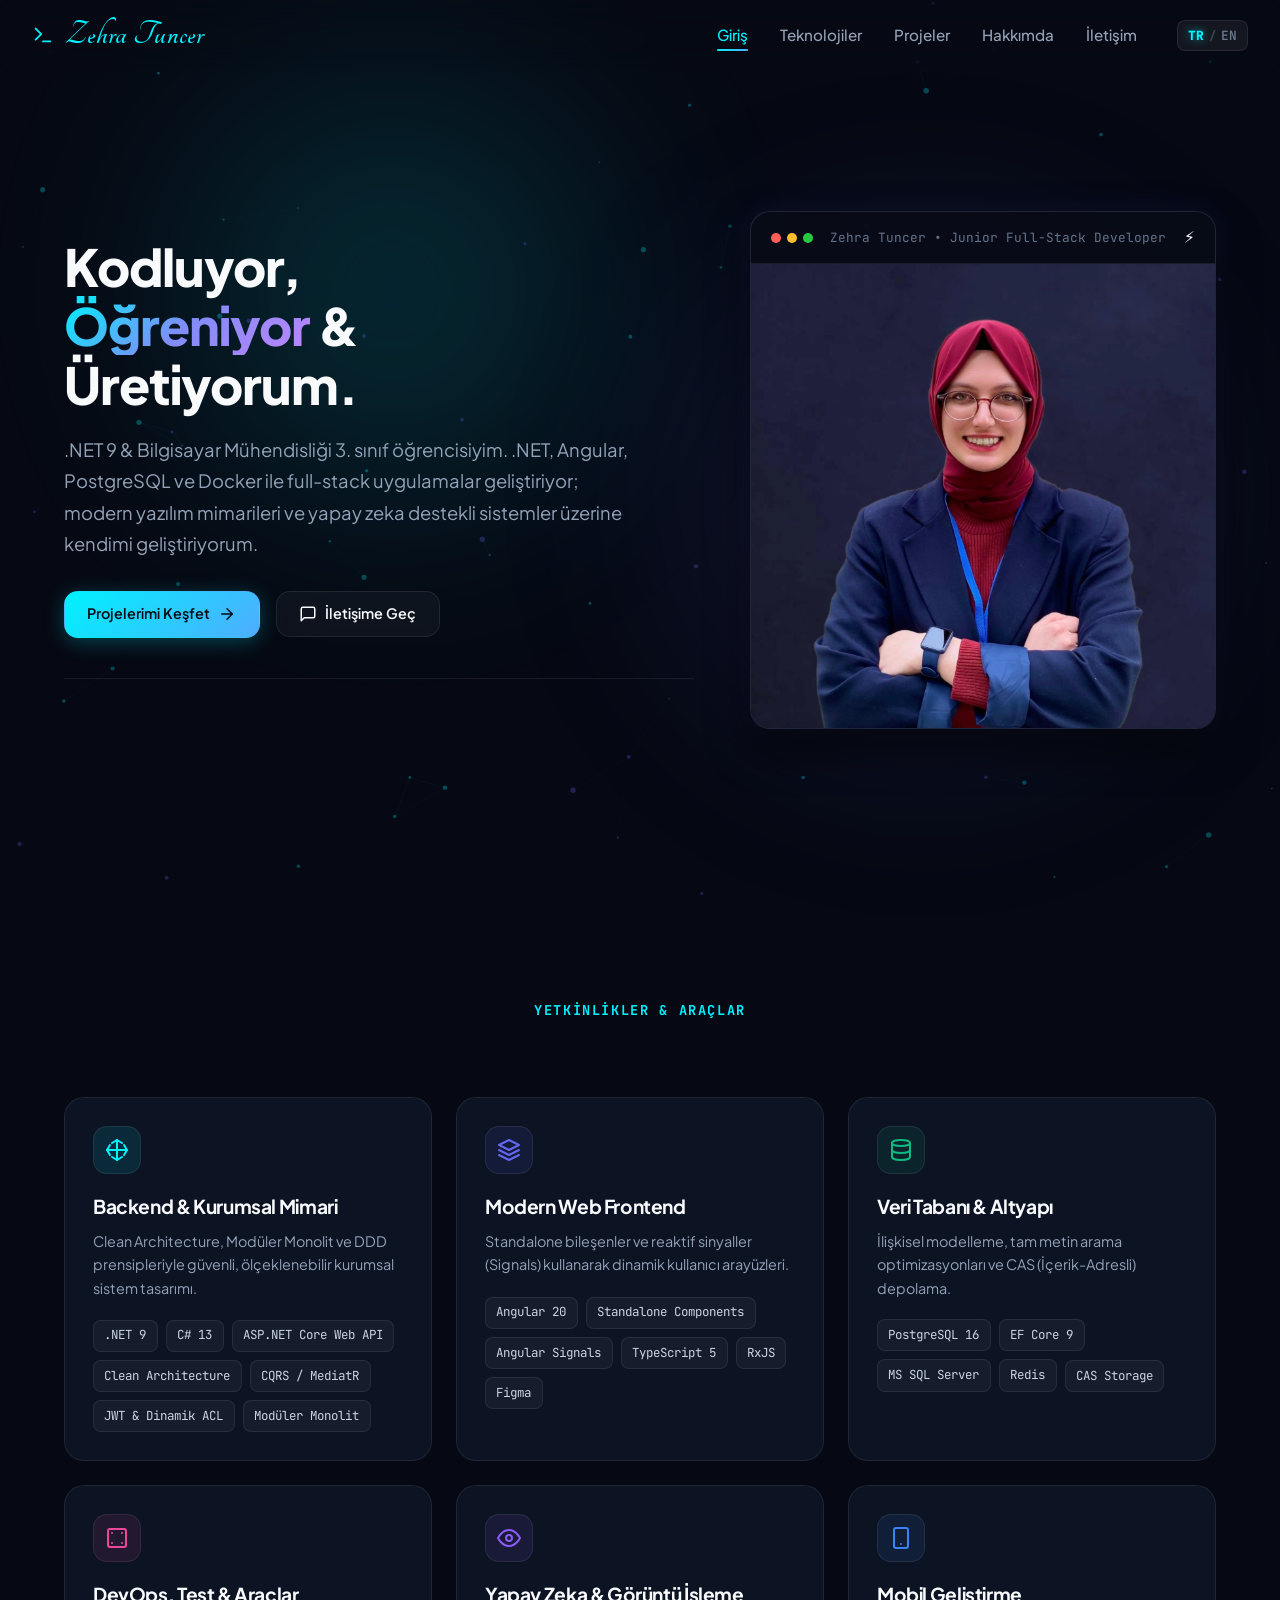
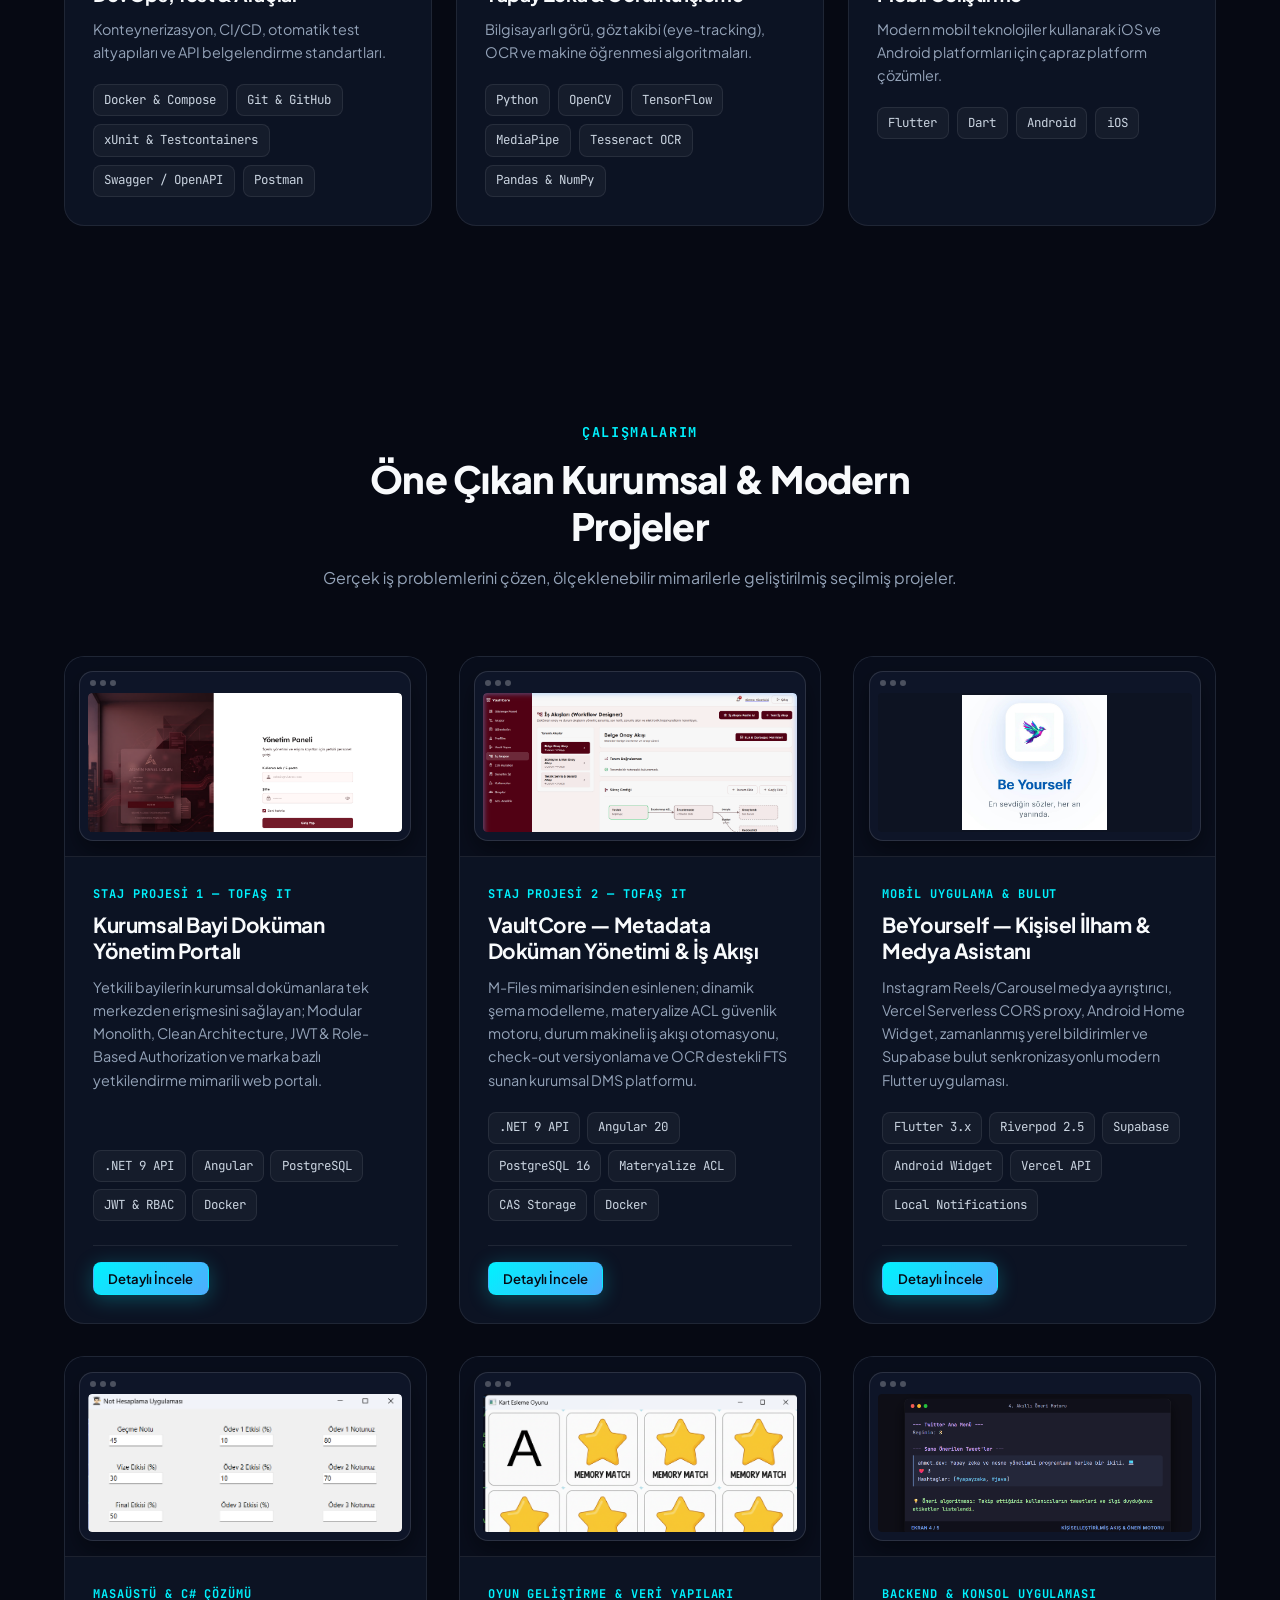
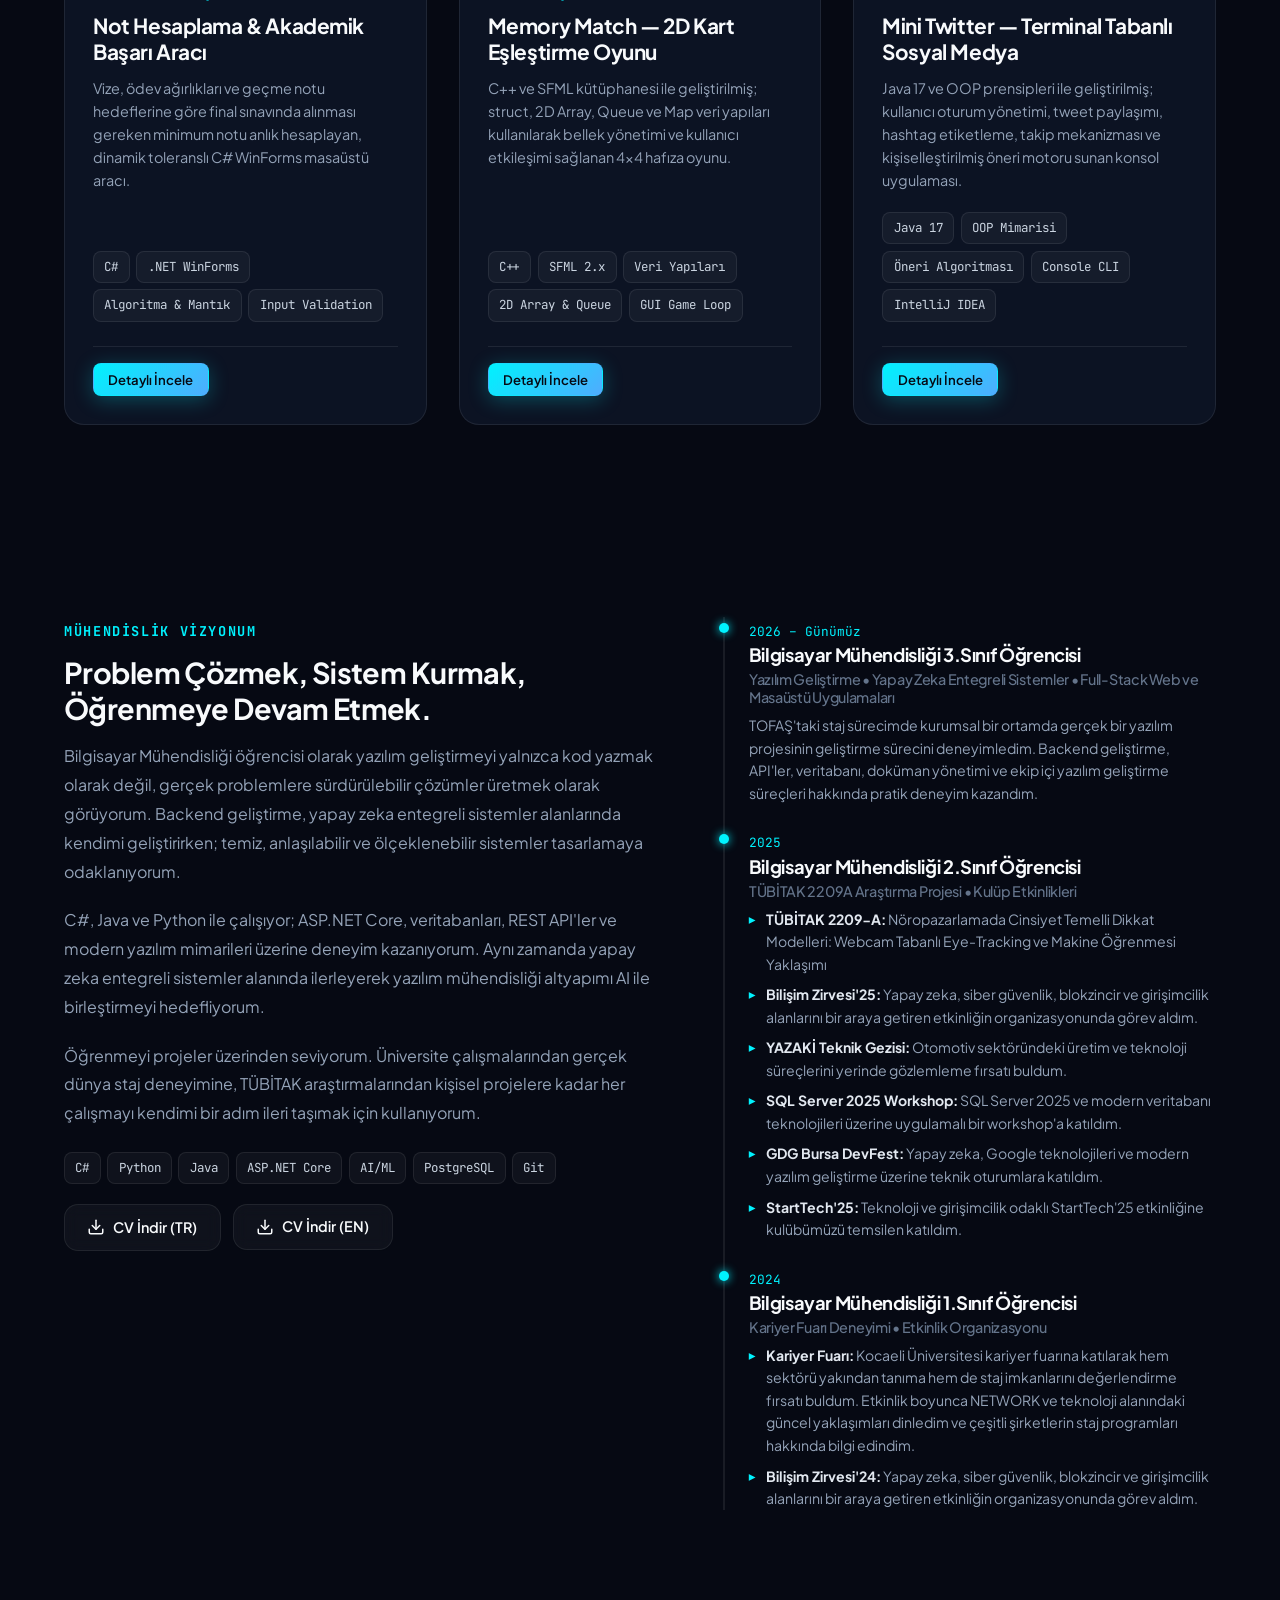
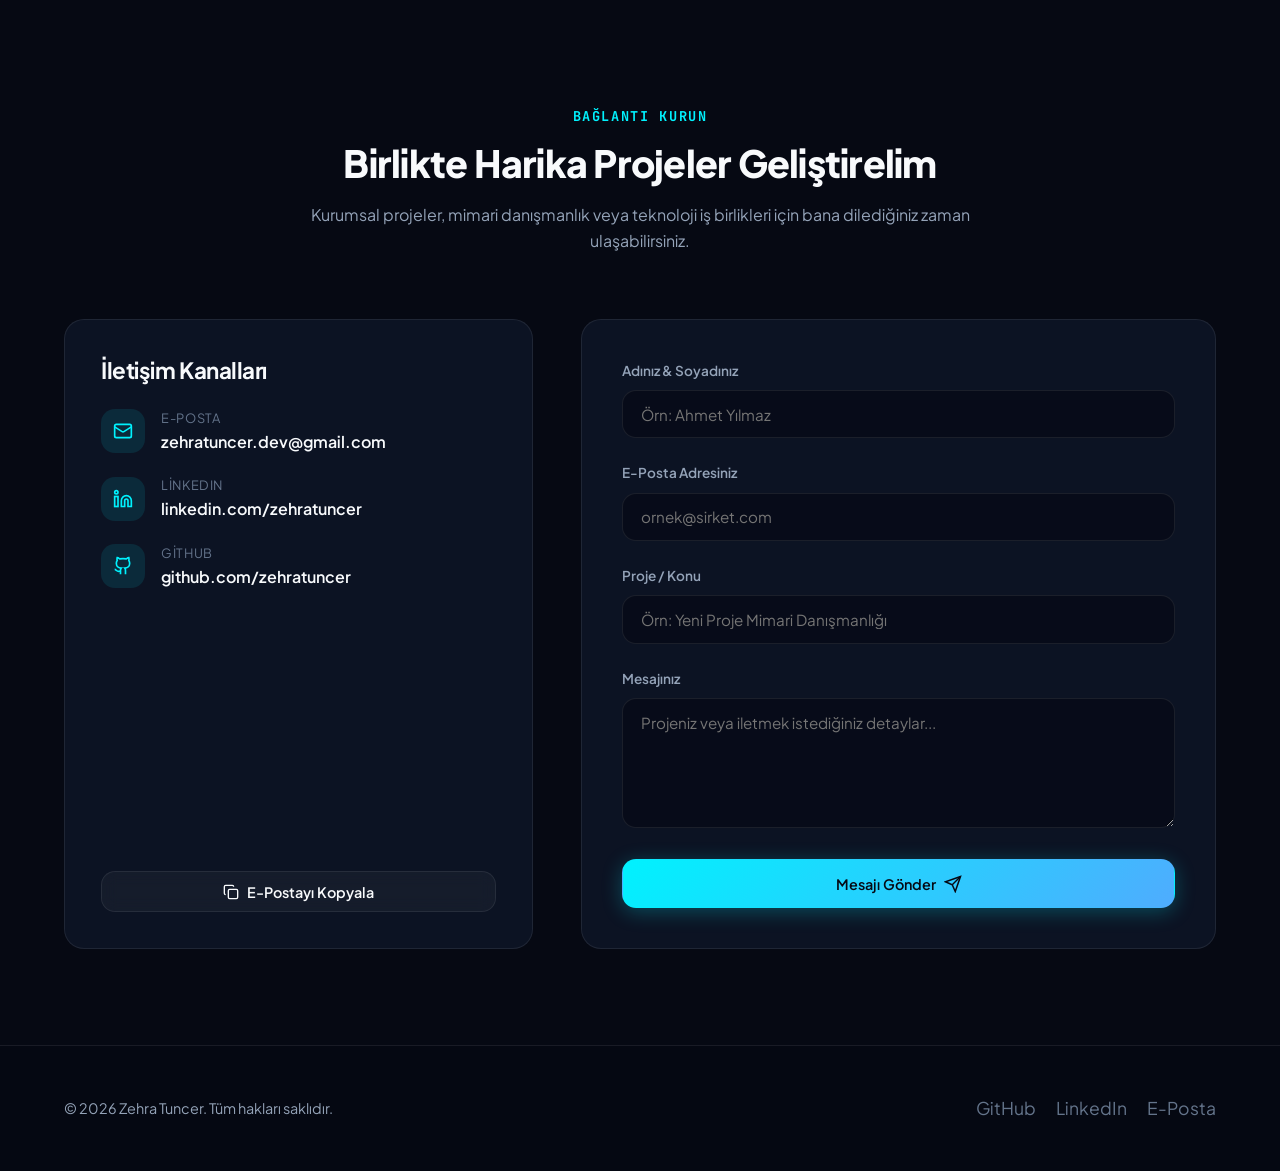
==== index.html @ a4e4eafa "fix: hero basligi 3 satira bolundu (Kodluyor, / Ogreniyor & / Uretiyorum.) ve surum guncellendi" ====
<!DOCTYPE html>
<html lang="tr">

<head>
  <meta charset="UTF-8">
  <meta name="viewport" content="width=device-width, initial-scale=1.0">
  <title>Zehra Tuncer | Yazılım Geliştiricisi</title>
  <meta name="description"
    content="Zehra Tuncer - .NET 9 & Bilgisayar Mühendisliği 3. sınıf öğrencisi. .NET, Angular, PostgreSQL, Docker ve Yapay Zeka destekli sistemler odaklı Yazılım Geliştirici Portfolyosu.">

  <!-- Google Fonts -->
  <link rel="preconnect" href="https://fonts.googleapis.com">
  <link rel="preconnect" href="https://fonts.gstatic.com" crossorigin>
  <link
    href="https://fonts.googleapis.com/css2?family=Felipa&family=Tangerine:wght@400;700&family=JetBrains+Mono:ital,wght@0,400;0,600;0,700;1,400&family=Plus+Jakarta+Sans:wght@400;500;600;700;800&display=swap"
    rel="stylesheet">

  <link rel="stylesheet" href="css/styles.css?v=3.2">
  <link rel="icon" type="image/svg+xml" href="assets/images/favicon.svg">
</head>

<body>
  <!-- Ambient Glow & Interactive Background Canvas -->
  <div class="ambient-glow ambient-1"></div>
  <div class="ambient-glow ambient-2"></div>
  <canvas id="particle-canvas"></canvas>

  <!-- Site Header / Navigation -->
  <header class="site-header" id="site-header">
    <div class="nav-container">
      <a href="#hero" class="brand-logo tangerine-bold">
        <span class="terminal-icon">
          <svg xmlns="http://www.w3.org/2000/svg" width="22" height="22" viewBox="0 0 24 24" fill="none"
            stroke="currentColor" stroke-width="2" stroke-linecap="round" stroke-linejoin="round">
            <polyline points="4 17 10 11 4 5"></polyline>
            <line x1="12" x2="20" y1="19" y2="19"></line>
          </svg>
        </span>
        <span class="tangerine-bold"><span class="brand-highlight">Zehra Tuncer</span></span>
      </a>

      <nav>
        <ul class="nav-links" id="nav-links">
          <li><a href="#hero" class="nav-link active" data-i18n="nav_home">Giriş</a></li>
          <li><a href="#tech-stack" class="nav-link" data-i18n="nav_tech">Teknolojiler</a></li>
          <li><a href="#projects" class="nav-link" data-i18n="nav_projects">Projeler</a></li>
          <li><a href="#about" class="nav-link" data-i18n="nav_about">Hakkımda</a></li>
          <li><a href="#contact" class="nav-link" data-i18n="nav_contact">İletişim</a></li>
          <li class="lang-switch-li">
            <button id="lang-toggle-btn" class="lang-toggle-btn" aria-label="Dil Değiştir / Switch Language"
              title="Türkçe / English">
              <span class="lang-opt lang-tr active">TR</span>
              <span class="lang-divider">/</span>
              <span class="lang-opt lang-en">EN</span>
            </button>
          </li>
        </ul>
      </nav>

      <div class="nav-actions">
        <button class="menu-toggle" id="menu-toggle" aria-label="Menüyü Aç/Kapat">
          <svg xmlns="http://www.w3.org/2000/svg" width="24" height="24" viewBox="0 0 24 24" fill="none"
            stroke="currentColor" stroke-width="2" stroke-linecap="round" stroke-linejoin="round">
            <line x1="4" x2="20" y1="12" y2="12"></line>
            <line x1="4" x2="20" y1="6" y2="6"></line>
            <line x1="4" x2="20" y1="18" y2="18"></line>
          </svg>
        </button>
      </div>
    </div>
  </header>

  <main>
    <!-- Hero Section -->
    <section class="hero-section" id="hero">
      <div class="container hero-grid">
        <div class="hero-content">

          <h1 class="hero-title" data-i18n="hero_title">
            Kodluyor,<br>
            <span class="gradient-text">Öğreniyor</span> &amp;<br>
            Üretiyorum.
          </h1>

          <p class="hero-description" data-i18n="hero_desc">
            .NET 9 &amp; Bilgisayar Mühendisliği 3. sınıf öğrencisiyim. .NET, Angular, PostgreSQL ve Docker ile
            full-stack uygulamalar geliştiriyor; modern yazılım mimarileri ve yapay zeka destekli sistemler üzerine
            kendimi geliştiriyorum.
          </p>

          <div class="hero-cta">
            <a href="#projects" class="btn btn-primary">
              <span data-i18n="hero_btn_projects">Projelerimi Keşfet</span>
              <svg xmlns="http://www.w3.org/2000/svg" width="18" height="18" viewBox="0 0 24 24" fill="none"
                stroke="currentColor" stroke-width="2" stroke-linecap="round" stroke-linejoin="round">
                <line x1="5" y1="12" x2="19" y2="12"></line>
                <polyline points="12 5 19 12 12 19"></polyline>
              </svg>
            </a>
            <a href="#contact" class="btn btn-outline">
              <svg xmlns="http://www.w3.org/2000/svg" width="18" height="18" viewBox="0 0 24 24" fill="none"
                stroke="currentColor" stroke-width="2" stroke-linecap="round" stroke-linejoin="round">
                <path d="M21 15a2 2 0 0 1-2 2H7l-4 4V5a2 2 0 0 1 2-2h14a2 2 0 0 1 2 2z"></path>
              </svg>
              <span data-i18n="hero_btn_contact">İletişime Geç</span>
            </a>
          </div>

          <div class="hero-stats">

          </div>
        </div>

        <!-- Interactive Terminal Card -->
        <div class="hero-visual">
          <div class="terminal-card">
            <div class="terminal-header">
              <div class="terminal-dots">
                <span class="t-dot t-red"></span>
                <span class="t-dot t-yellow"></span>
                <span class="t-dot t-green"></span>
              </div>
              <span class="terminal-title">Zehra Tuncer • Junior Full-Stack Developer</span>
              <span>⚡</span>
            </div>
            <div class="terminal-body" style="padding: 0; line-height: 0;">
              <img src="assets/images/profil_fotografi.jpeg" alt="Zehra Tuncer Profil Fotoğrafı"
                style="width: 100%; display: block; object-fit: cover; aspect-ratio: 1/1;">
            </div>
          </div>
        </div>
      </div>
    </section>

    <!-- Tech Stack Matrix Section -->
    <section class="section" id="tech-stack">
      <div class="container">
        <div class="section-header">
          <span class="section-subtitle" data-i18n="tech_subtitle">Yetkinlikler &amp; Araçlar</span>
        </div>

        <div class="tech-grid">
          <!-- 1. Backend & Kurumsal Mimari -->
          <div class="tech-card">
            <div class="tech-card-icon icon-cyan">
              <svg xmlns="http://www.w3.org/2000/svg" width="24" height="24" viewBox="0 0 24 24" fill="none"
                stroke="currentColor" stroke-width="2" stroke-linecap="round" stroke-linejoin="round">
                <path d="M12 2v20" />
                <path d="m17 5-5-3-5 3" />
                <path d="m17 19-5 3-5-3" />
                <path d="M2 12h20" />
                <path d="m5 7-3 5 3 5" />
                <path d="m19 7 3 5-3 5" />
              </svg>
            </div>
            <h3 data-i18n="tech_card1_title">Backend &amp; Kurumsal Mimari</h3>
            <p data-i18n="tech_card1_desc">Clean Architecture, Modüler Monolit ve DDD prensipleriyle güvenli,
              ölçeklenebilir kurumsal sistem
              tasarımı.</p>
            <div class="tech-pills">
              <span class="pill">.NET 9</span>
              <span class="pill">C# 13</span>
              <span class="pill">ASP.NET Core Web API</span>
              <span class="pill">Clean Architecture</span>
              <span class="pill">CQRS / MediatR</span>
              <span class="pill">JWT &amp; Dinamik ACL</span>
              <span class="pill">Modüler Monolit</span>
            </div>
          </div>

          <!-- 2. Modern Web Frontend -->
          <div class="tech-card">
            <div class="tech-card-icon icon-indigo">
              <svg xmlns="http://www.w3.org/2000/svg" width="24" height="24" viewBox="0 0 24 24" fill="none"
                stroke="currentColor" stroke-width="2" stroke-linecap="round" stroke-linejoin="round">
                <polygon points="12 2 2 7 12 12 22 7 12 2" />
                <polyline points="2 17 12 22 22 17" />
                <polyline points="2 12 12 17 22 12" />
              </svg>
            </div>
            <h3 data-i18n="tech_card2_title">Modern Web Frontend</h3>
            <p data-i18n="tech_card2_desc">Standalone bileşenler ve reaktif sinyaller (Signals) kullanarak dinamik
              kullanıcı arayüzleri.</p>
            <div class="tech-pills">
              <span class="pill">Angular 20</span>
              <span class="pill">Standalone Components</span>
              <span class="pill">Angular Signals</span>
              <span class="pill">TypeScript 5</span>
              <span class="pill">RxJS</span>
              <span class="pill">Figma</span>
            </div>
          </div>

          <!-- 3. Veri Tabanı & Sistem Altyapısı -->
          <div class="tech-card">
            <div class="tech-card-icon icon-emerald">
              <svg xmlns="http://www.w3.org/2000/svg" width="24" height="24" viewBox="0 0 24 24" fill="none"
                stroke="currentColor" stroke-width="2" stroke-linecap="round" stroke-linejoin="round">
                <ellipse cx="12" cy="5" rx="9" ry="3" />
                <path d="M3 5v14c0 1.66 4 3 9 3s9-1.34 9-3V5" />
                <path d="M3 12c0 1.66 4 3 9 3s9-1.34 9-3" />
              </svg>
            </div>
            <h3 data-i18n="tech_card3_title">Veri Tabanı &amp; Altyapı</h3>
            <p data-i18n="tech_card3_desc">İlişkisel modelleme, tam metin arama optimizasyonları ve CAS (İçerik-Adresli)
              depolama.</p>
            <div class="tech-pills">
              <span class="pill">PostgreSQL 16</span>
              <span class="pill">EF Core 9</span>
              <span class="pill">MS SQL Server</span>
              <span class="pill">Redis</span>
              <span class="pill">CAS Storage</span>
            </div>
          </div>

          <!-- 4. DevOps, Test & Araçlar -->
          <div class="tech-card">
            <div class="tech-card-icon icon-pink">
              <svg xmlns="http://www.w3.org/2000/svg" width="24" height="24" viewBox="0 0 24 24" fill="none"
                stroke="currentColor" stroke-width="2" stroke-linecap="round" stroke-linejoin="round">
                <rect x="3" y="3" width="18" height="18" rx="2" />
                <path d="M7 7h.01" />
                <path d="M17 7h.01" />
                <path d="M7 17h.01" />
                <path d="M17 17h.01" />
              </svg>
            </div>
            <h3 data-i18n="tech_card4_title">DevOps, Test &amp; Araçlar</h3>
            <p data-i18n="tech_card4_desc">Konteynerizasyon, CI/CD, otomatik test altyapıları ve API belgelendirme
              standartları.</p>
            <div class="tech-pills">
              <span class="pill">Docker &amp; Compose</span>
              <span class="pill">Git &amp; GitHub</span>
              <span class="pill">xUnit &amp; Testcontainers</span>
              <span class="pill">Swagger / OpenAPI</span>
              <span class="pill">Postman</span>
            </div>
          </div>

          <!-- 5. Yapay Zeka & Görüntü İşleme -->
          <div class="tech-card">
            <div class="tech-card-icon icon-violet">
              <svg xmlns="http://www.w3.org/2000/svg" width="24" height="24" viewBox="0 0 24 24" fill="none"
                stroke="currentColor" stroke-width="2" stroke-linecap="round" stroke-linejoin="round">
                <path d="M1 12s4-8 11-8 11 8 11 8-4 8-11 8-11-8-11-8z" />
                <circle cx="12" cy="12" r="3" />
              </svg>
            </div>
            <h3 data-i18n="tech_card5_title">Yapay Zeka &amp; Görüntü İşleme</h3>
            <p data-i18n="tech_card5_desc">Bilgisayarlı görü, göz takibi (eye-tracking), OCR ve makine öğrenmesi
              algoritmaları.</p>
            <div class="tech-pills">
              <span class="pill">Python</span>
              <span class="pill">OpenCV</span>
              <span class="pill">TensorFlow</span>
              <span class="pill">MediaPipe</span>
              <span class="pill">Tesseract OCR</span>
              <span class="pill">Pandas &amp; NumPy</span>
            </div>
          </div>

          <!-- 6. Mobil Uygulama Geliştirme -->
          <div class="tech-card">
            <div class="tech-card-icon icon-blue">
              <svg xmlns="http://www.w3.org/2000/svg" width="24" height="24" viewBox="0 0 24 24" fill="none"
                stroke="currentColor" stroke-width="2" stroke-linecap="round" stroke-linejoin="round">
                <rect x="5" y="2" width="14" height="20" rx="2" ry="2" />
                <line x1="12" y1="18" x2="12.01" y2="18" />
              </svg>
            </div>
            <h3 data-i18n="tech_card6_title">Mobil Geliştirme</h3>
            <p data-i18n="tech_card6_desc">Modern mobil teknolojiler kullanarak iOS ve Android platformları için çapraz
              platform çözümler.</p>
            <div class="tech-pills">
              <span class="pill">Flutter</span>
              <span class="pill">Dart</span>
              <span class="pill">Android</span>
              <span class="pill">iOS</span>
            </div>
          </div>
        </div>
      </div>
    </section>

    <!-- Projects Section -->
    <section class="section" id="projects">
      <div class="container">
        <div class="section-header">
          <span class="section-subtitle" data-i18n="projects_subtitle">Çalışmalarım</span>
          <h2 class="section-title" data-i18n="projects_title">Öne Çıkan Kurumsal &amp; Modern Projeler</h2>
          <p class="section-description" data-i18n="projects_desc">
            Gerçek iş problemlerini çözen, ölçeklenebilir mimarilerle geliştirilmiş seçilmiş projeler.
          </p>
        </div>
        <!-- Projects Grid -->
        <div class="projects-grid">
          <!-- Project 1 -->
          <div class="project-card" data-category="backend">
            <div class="project-preview">
              <div class="project-preview-mockup">
                <div class="mock-topbar"><span></span><span></span><span></span></div>
                <div class="mock-content">
                  <img src="ekran_goruntuleri/internproject-1/assets/08_admin_login.png"
                    alt="Kurumsal Bayi Doküman Yönetim Portalı">
                </div>
              </div>
            </div>
            <div class="project-info">
              <span class="project-category" data-i18n="p1_cat">Staj Projesi 1 — Tofaş IT</span>
              <h3 data-i18n="p1_title">Kurumsal Bayi Doküman Yönetim Portalı</h3>
              <p data-i18n="p1_desc">Yetkili bayilerin kurumsal dokümanlara tek merkezden erişmesini sağlayan; Modular
                Monolith, Clean
                Architecture, JWT &amp; Role-Based Authorization ve marka bazlı yetkilendirme mimarili web portalı.</p>
              <div class="project-tech">
                <span class="pill">.NET 9 API</span>
                <span class="pill">Angular</span>
                <span class="pill">PostgreSQL</span>
                <span class="pill">JWT &amp; RBAC</span>
                <span class="pill">Docker</span>
              </div>
              <div class="project-links">
                <button class="btn btn-sm btn-primary view-project-btn" data-id="p1"
                  data-i18n="btn_view_details">Detaylı İncele</button>
              </div>
            </div>
          </div>

          <!-- Project 2 -->
          <div class="project-card" data-category="backend">
            <div class="project-preview">
              <div class="project-preview-mockup">
                <div class="mock-topbar"><span></span><span></span><span></span></div>
                <div class="mock-content">
                  <img src="ekran_goruntuleri/internproject-2/20_admin_is_akislari_tasarimcisi.png"
                    alt="VaultCore Metadata Doküman Yönetim ve İş Akışı">
                </div>
              </div>
            </div>
            <div class="project-info">
              <span class="project-category" data-i18n="p2_cat">Staj Projesi 2 — Tofaş IT</span>
              <h3 data-i18n="p2_title">VaultCore — Metadata Doküman Yönetimi &amp; İş Akışı</h3>
              <p data-i18n="p2_desc">M-Files mimarisinden esinlenen; dinamik şema modelleme, materyalize ACL güvenlik
                motoru, durum makineli
                iş akışı otomasyonu, check-out versiyonlama ve OCR destekli FTS sunan kurumsal DMS platformu.</p>
              <div class="project-tech">
                <span class="pill">.NET 9 API</span>
                <span class="pill">Angular 20</span>
                <span class="pill">PostgreSQL 16</span>
                <span class="pill">Materyalize ACL</span>
                <span class="pill">CAS Storage</span>
                <span class="pill">Docker</span>
              </div>
              <div class="project-links">
                <button class="btn btn-sm btn-primary view-project-btn" data-id="p2"
                  data-i18n="btn_view_details">Detaylı İncele</button>
              </div>
            </div>
          </div>

          <!-- Project 3 -->
          <div class="project-card" data-category="mobile">
            <div class="project-preview">
              <div class="project-preview-mockup">
                <div class="mock-topbar"><span></span><span></span><span></span></div>
                <div class="mock-content">
                  <img src="ekran_goruntuleri/beyourself/2.jpg" alt="BeYourself — Kişisel İlham & Medya Asistanı"
                    class="img-centered">
                </div>
              </div>
            </div>
            <div class="project-info">
              <span class="project-category" data-i18n="p3_cat">Mobil Uygulama &amp; Bulut</span>
              <h3 data-i18n="p3_title">BeYourself — Kişisel İlham &amp; Medya Asistanı</h3>
              <p data-i18n="p3_desc">Instagram Reels/Carousel medya ayrıştırıcı, Vercel Serverless CORS proxy, Android
                Home Widget,
                zamanlanmış yerel bildirimler ve Supabase bulut senkronizasyonlu modern Flutter uygulaması.</p>
              <div class="project-tech">
                <span class="pill">Flutter 3.x</span>
                <span class="pill">Riverpod 2.5</span>
                <span class="pill">Supabase</span>
                <span class="pill">Android Widget</span>
                <span class="pill">Vercel API</span>
                <span class="pill">Local Notifications</span>
              </div>
              <div class="project-links">
                <button class="btn btn-sm btn-primary view-project-btn" data-id="p3"
                  data-i18n="btn_view_details">Detaylı İncele</button>
              </div>
            </div>
          </div>

          <!-- Project 4 -->
          <div class="project-card" data-category="desktop">
            <div class="project-preview">
              <div class="project-preview-mockup">
                <div class="mock-topbar"><span></span><span></span><span></span></div>
                <div class="mock-content">
                  <img src="ekran_goruntuleri/notHesaplaamaUygulamasi/Ekran görüntüsü 2026-08-16 164330.png"
                    alt="Not Hesaplama & Akademik Başarı Aracı">
                </div>
              </div>
            </div>
            <div class="project-info">
              <span class="project-category" data-i18n="p4_cat">Masaüstü &amp; C# Çözümü</span>
              <h3 data-i18n="p4_title">Not Hesaplama &amp; Akademik Başarı Aracı</h3>
              <p data-i18n="p4_desc">Vize, ödev ağırlıkları ve geçme notu hedeflerine göre final sınavında alınması
                gereken minimum notu
                anlık hesaplayan, dinamik toleranslı C# WinForms masaüstü aracı.</p>
              <div class="project-tech">
                <span class="pill">C#</span>
                <span class="pill">.NET WinForms</span>
                <span class="pill">Algoritma &amp; Mantık</span>
                <span class="pill">Input Validation</span>
              </div>
              <div class="project-links">
                <button class="btn btn-sm btn-primary view-project-btn" data-id="p4"
                  data-i18n="btn_view_details">Detaylı İncele</button>
              </div>
            </div>
          </div>

          <!-- Project 5 -->
          <div class="project-card" data-category="game">
            <div class="project-preview">
              <div class="project-preview-mockup">
                <div class="mock-topbar"><span></span><span></span><span></span></div>
                <div class="mock-content">
                  <img src="ekran_goruntuleri/kart_oyunu/Ekran görüntüsü 2026-01-25 131812.png"
                    alt="Memory Match 2D Kart Eşleştirme Oyunu">
                </div>
              </div>
            </div>
            <div class="project-info">
              <span class="project-category" data-i18n="p5_cat">Oyun Geliştirme &amp; Veri Yapıları</span>
              <h3 data-i18n="p5_title">Memory Match — 2D Kart Eşleştirme Oyunu</h3>
              <p data-i18n="p5_desc">C++ ve SFML kütüphanesi ile geliştirilmiş; struct, 2D Array, Queue ve Map veri
                yapıları kullanılarak
                bellek yönetimi ve kullanıcı etkileşimi sağlanan 4x4 hafıza oyunu.</p>
              <div class="project-tech">
                <span class="pill">C++</span>
                <span class="pill">SFML 2.x</span>
                <span class="pill">Veri Yapıları</span>
                <span class="pill">2D Array &amp; Queue</span>
                <span class="pill">GUI Game Loop</span>
              </div>
              <div class="project-links">
                <button class="btn btn-sm btn-primary view-project-btn" data-id="p5"
                  data-i18n="btn_view_details">Detaylı İncele</button>
              </div>
            </div>
          </div>

          <!-- Project 6 -->
          <div class="project-card" data-category="backend">
            <div class="project-preview">
              <div class="project-preview-mockup">
                <div class="mock-topbar"><span></span><span></span><span></span></div>
                <div class="mock-content">
                  <img src="ekran_goruntuleri/twitter/4_oneri_motoru.png"
                    alt="Mini Twitter Terminal Tabanlı Sosyal Medya">
                </div>
              </div>
            </div>
            <div class="project-info">
              <span class="project-category" data-i18n="p6_cat">Backend &amp; Konsol Uygulaması</span>
              <h3 data-i18n="p6_title">Mini Twitter — Terminal Tabanlı Sosyal Medya</h3>
              <p data-i18n="p6_desc">Java 17 ve OOP prensipleri ile geliştirilmiş; kullanıcı oturum yönetimi, tweet
                paylaşımı, hashtag
                etiketleme, takip mekanizması ve kişiselleştirilmiş öneri motoru sunan konsol uygulaması.</p>
              <div class="project-tech">
                <span class="pill">Java 17</span>
                <span class="pill">OOP Mimarisi</span>
                <span class="pill">Öneri Algoritması</span>
                <span class="pill">Console CLI</span>
                <span class="pill">IntelliJ IDEA</span>
              </div>
              <div class="project-links">
                <button class="btn btn-sm btn-primary view-project-btn" data-id="p6"
                  data-i18n="btn_view_details">Detaylı İncele</button>
              </div>
            </div>
          </div>
        </div>
      </div>
    </section>

    <!-- About Section -->
    <section class="section" id="about">
      <div class="container about-grid">
        <div class="about-text">
          <span class="section-subtitle" data-i18n="about_subtitle">Mühendislik Vizyonum</span>
          <h3 data-i18n="about_title">Problem Çözmek, Sistem Kurmak, Öğrenmeye Devam Etmek.</h3>
          <p data-i18n="about_p1">
            Bilgisayar Mühendisliği öğrencisi olarak yazılım geliştirmeyi yalnızca kod yazmak olarak değil, gerçek
            problemlere sürdürülebilir çözümler üretmek olarak görüyorum. Backend geliştirme, yapay zeka entegreli
            sistemler alanlarında kendimi geliştirirken; temiz, anlaşılabilir ve ölçeklenebilir sistemler tasarlamaya
            odaklanıyorum.
          </p>
          <p data-i18n="about_p2">
            C#, Java ve Python ile çalışıyor; ASP.NET Core, veritabanları, REST API'ler ve modern yazılım mimarileri
            üzerine deneyim kazanıyorum. Aynı zamanda yapay zeka entegreli sistemler alanında ilerleyerek yazılım
            mühendisliği altyapımı AI ile birleştirmeyi hedefliyorum.
          </p>
          <p data-i18n="about_p3">
            Öğrenmeyi projeler üzerinden seviyorum. Üniversite çalışmalarından gerçek dünya staj deneyimine, TÜBİTAK
            araştırmalarından kişisel projelere kadar her çalışmayı kendimi bir adım ileri taşımak için kullanıyorum.
          </p>
          <div style="margin-top: 1.5rem; display: flex; flex-direction: column; gap: 1.25rem;">
            <div style="display: flex; flex-wrap: wrap; gap: 0.4rem;">
              <span class="pill">C#</span>
              <span class="pill">Python</span>
              <span class="pill">Java</span>
              <span class="pill">ASP.NET Core</span>
              <span class="pill">AI/ML</span>
              <span class="pill">PostgreSQL</span>
              <span class="pill">Git</span>
            </div>
            <div style="display: flex; gap: 0.75rem; flex-wrap: wrap;">
              <a href="assets/cv/for_website_cvTR.pdf" target="_blank" download="for_website_cvTR.pdf"
                class="btn btn-outline">
                <svg xmlns="http://www.w3.org/2000/svg" width="18" height="18" viewBox="0 0 24 24" fill="none"
                  stroke="currentColor" stroke-width="2" stroke-linecap="round" stroke-linejoin="round">
                  <path d="M21 15v4a2 2 0 0 1-2 2H5a2 2 0 0 1-2-2v-4" />
                  <polyline points="7 10 12 15 17 10" />
                  <line x1="12" y1="15" x2="12" y2="3" />
                </svg>
                <span data-i18n="btn_cv_tr">CV İndir (TR)</span>
              </a>
              <a href="assets/cv/for_website_cvEN.pdf" target="_blank" download="for_website_cvEN.pdf"
                class="btn btn-outline">
                <svg xmlns="http://www.w3.org/2000/svg" width="18" height="18" viewBox="0 0 24 24" fill="none"
                  stroke="currentColor" stroke-width="2" stroke-linecap="round" stroke-linejoin="round">
                  <path d="M21 15v4a2 2 0 0 1-2 2H5a2 2 0 0 1-2-2v-4" />
                  <polyline points="7 10 12 15 17 10" />
                  <line x1="12" y1="15" x2="12" y2="3" />
                </svg>
                <span data-i18n="btn_cv_en">CV İndir (EN)</span>
              </a>
            </div>
          </div>
        </div>

        <div class="experience-timeline">
          <!-- Item 1 -->
          <div class="timeline-item">
            <span class="timeline-date" data-i18n="timeline1_date">2026 – Günümüz</span>
            <h4 data-i18n="timeline1_title">Bilgisayar Mühendisliği 3.Sınıf Öğrencisi</h4>
            <h5 data-i18n="timeline1_subtitle">Yazılım Geliştirme • Yapay Zeka Entegreli Sistemler • Full-Stack Web ve
              Masaüstü Uygulamaları</h5>
            <p data-i18n="timeline1_desc">
              TOFAŞ'taki staj sürecimde kurumsal bir ortamda gerçek bir yazılım projesinin geliştirme sürecini
              deneyimledim. Backend geliştirme, API'ler, veritabanı, doküman yönetimi ve ekip içi yazılım geliştirme
              süreçleri hakkında pratik deneyim kazandım.
            </p>
          </div>

          <!-- Item 2 -->
          <div class="timeline-item">
            <span class="timeline-date" data-i18n="timeline2_date">2025</span>
            <h4 data-i18n="timeline2_title">Bilgisayar Mühendisliği 2.Sınıf Öğrencisi</h4>
            <h5 data-i18n="timeline2_subtitle">TÜBİTAK 2209A Araştırma Projesi • Kulüp Etkinlikleri</h5>
            <ul class="timeline-bullet-list">
              <li data-i18n="timeline2_bullet1"><strong>TÜBİTAK 2209-A:</strong> Nöropazarlamada Cinsiyet Temelli Dikkat
                Modelleri: Webcam Tabanlı
                Eye-Tracking ve Makine Öğrenmesi Yaklaşımı</li>
              <li data-i18n="timeline2_bullet2"><strong>Bilişim Zirvesi'25:</strong> Yapay zeka, siber güvenlik,
                blokzincir ve girişimcilik alanlarını
                bir araya getiren etkinliğin organizasyonunda görev aldım.</li>
              <li data-i18n="timeline2_bullet3"><strong>YAZAKİ Teknik Gezisi:</strong> Otomotiv sektöründeki üretim ve
                teknoloji süreçlerini yerinde
                gözlemleme fırsatı buldum.</li>
              <li data-i18n="timeline2_bullet4"><strong>SQL Server 2025 Workshop:</strong> SQL Server 2025 ve modern
                veritabanı teknolojileri üzerine
                uygulamalı bir workshop'a katıldım.</li>
              <li data-i18n="timeline2_bullet5"><strong>GDG Bursa DevFest:</strong> Yapay zeka, Google teknolojileri ve
                modern yazılım geliştirme
                üzerine teknik oturumlara katıldım.</li>
              <li data-i18n="timeline2_bullet6"><strong>StartTech'25:</strong> Teknoloji ve girişimcilik odaklı
                StartTech'25 etkinliğine kulübümüzü
                temsilen katıldım.</li>
            </ul>
          </div>

          <!-- Item 3 -->
          <div class="timeline-item">
            <span class="timeline-date" data-i18n="timeline3_date">2024</span>
            <h4 data-i18n="timeline3_title">Bilgisayar Mühendisliği 1.Sınıf Öğrencisi</h4>
            <h5 data-i18n="timeline3_subtitle">Kariyer Fuarı Deneyimi • Etkinlik Organizasyonu</h5>
            <ul class="timeline-bullet-list">
              <li data-i18n="timeline3_bullet1"><strong>Kariyer Fuarı:</strong> Kocaeli Üniversitesi kariyer fuarına
                katılarak hem sektörü yakından
                tanıma hem de staj imkanlarını değerlendirme fırsatı buldum. Etkinlik boyunca NETWORK ve teknoloji
                alanındaki güncel yaklaşımları dinledim ve çeşitli şirketlerin staj programları hakkında bilgi edindim.
              </li>
              <li data-i18n="timeline3_bullet2"><strong>Bilişim Zirvesi'24:</strong> Yapay zeka, siber güvenlik,
                blokzincir ve girişimcilik alanlarını
                bir araya getiren etkinliğin organizasyonunda görev aldım.</li>
            </ul>
          </div>
        </div>
      </div>
    </section>

    <!-- Contact Section -->
    <section class="section" id="contact">
      <div class="container">
        <div class="section-header">
          <span class="section-subtitle" data-i18n="contact_subtitle">Bağlantı Kurun</span>
          <h2 class="section-title" data-i18n="contact_title">Birlikte Harika Projeler Geliştirelim</h2>
          <p class="section-description" data-i18n="contact_desc">
            Kurumsal projeler, mimari danışmanlık veya teknoloji iş birlikleri için bana dilediğiniz zaman
            ulaşabilirsiniz.
          </p>
        </div>

        <div class="contact-grid">
          <!-- Info Card -->
          <div class="contact-info-card">
            <div>
              <h3 style="margin-bottom: 1.5rem; font-size: 1.4rem;" data-i18n="contact_channels">İletişim Kanalları</h3>
              <div style="display: flex; flex-direction: column; gap: 1.25rem;">
                <div class="contact-item">
                  <div class="contact-icon">
                    <svg xmlns="http://www.w3.org/2000/svg" width="20" height="20" viewBox="0 0 24 24" fill="none"
                      stroke="currentColor" stroke-width="2">
                      <rect width="20" height="16" x="2" y="4" rx="2" />
                      <path d="m22 7-8.97 5.7a1.94 1.94 0 0 1-2.06 0L2 7" />
                    </svg>
                  </div>
                  <div class="contact-meta">
                    <span data-i18n="contact_email">E-Posta</span>
                    <p id="email-text">zehratuncer.dev@gmail.com</p>
                  </div>
                </div>

                <div class="contact-item">
                  <div class="contact-icon">
                    <svg xmlns="http://www.w3.org/2000/svg" width="20" height="20" viewBox="0 0 24 24" fill="none"
                      stroke="currentColor" stroke-width="2">
                      <path d="M16 8a6 6 0 0 1 6 6v7h-4v-7a2 2 0 0 0-2-2 2 2 0 0 0-2 2v7h-4v-7a6 6 0 0 1 6-6z" />
                      <rect width="4" height="12" x="2" y="9" />
                      <circle cx="4" cy="4" r="2" />
                    </svg>
                  </div>
                  <div class="contact-meta">
                    <span>LinkedIn</span>
                    <a href="https://www.linkedin.com/in/zehra-tuncer-8567a1323/" target="_blank"
                      rel="noopener">linkedin.com/zehratuncer</a>
                  </div>
                </div>

                <div class="contact-item">
                  <div class="contact-icon">
                    <svg xmlns="http://www.w3.org/2000/svg" width="20" height="20" viewBox="0 0 24 24" fill="none"
                      stroke="currentColor" stroke-width="2">
                      <path
                        d="M15 22v-4a4.8 4.8 0 0 0-1-3.5c3 0 6-2 6-5.5.08-1.25-.27-2.48-1-3.5.28-1.15.28-2.35 0-3.5 0 0-1 0-3 1.5-2.64-.5-5.36-.5-8 0C6 2 5 2 5 2c-.3 1.15-.3 2.35 0 3.5A5.403 5.403 0 0 0 4 9c0 3.5 3 5.5 6 5.5-.39.49-.68 1.05-.85 1.65-.17.6-.22 1.23-.15 1.85v4" />
                      <path d="M9 18c-4.51 2-5-2-7-2" />
                    </svg>
                  </div>
                  <div class="contact-meta">
                    <span>GitHub</span>
                    <a href="https://github.com/zehratuncer" target="_blank" rel="noopener">github.com/zehratuncer</a>
                  </div>
                </div>
              </div>
            </div>

            <button class="btn btn-outline" id="copy-email-btn" style="width: 100%;">
              <svg xmlns="http://www.w3.org/2000/svg" width="16" height="16" viewBox="0 0 24 24" fill="none"
                stroke="currentColor" stroke-width="2">
                <rect width="14" height="14" x="8" y="8" rx="2" ry="2" />
                <path d="M4 16c-1.1 0-2-.9-2-2V4c0-1.1.9-2 2-2h10c1.1 0 2 .9 2 2" />
              </svg>
              <span data-i18n="contact_btn_copy">E-Postayı Kopyala</span>
            </button>
          </div>

          <!-- Form Card -->
          <div class="contact-form-card">
            <form action="https://formsubmit.co/zehratuncer.dev@gmail.com" method="POST" id="contact-form">
              <!-- FormSubmit Yapılandırması -->
              <input type="hidden" name="_subject" value="Portfolyo İletişim Formundan Yeni Mesaj!">
              <input type="hidden" name="_template" value="table">
              <input type="hidden" name="_captcha" value="false">
              <input type="hidden" name="_next"
                value="https://zehratuncer.github.io/Portfolyo-Site/?submitted=true#contact">

              <div class="form-group">
                <label class="form-label" for="form-name" data-i18n="label_name">Adınız &amp; Soyadınız</label>
                <input class="form-control" type="text" id="form-name" name="Ad_Soyad" placeholder="Örn: Ahmet Yılmaz"
                  data-i18n-ph="ph_name" required>
              </div>

              <div class="form-group">
                <label class="form-label" for="form-email" data-i18n="label_email">E-Posta Adresiniz</label>
                <input class="form-control" type="email" id="form-email" name="Eposta" placeholder="ornek@sirket.com"
                  data-i18n-ph="ph_email" required>
              </div>

              <div class="form-group">
                <label class="form-label" for="form-subject" data-i18n="label_subject">Proje / Konu</label>
                <input class="form-control" type="text" id="form-subject" name="Konu"
                  placeholder="Örn: Yeni Proje Mimari Danışmanlığı" data-i18n-ph="ph_subject" required>
              </div>

              <div class="form-group">
                <label class="form-label" for="form-message" data-i18n="label_message">Mesajınız</label>
                <textarea class="form-control" id="form-message" name="Mesaj"
                  placeholder="Projeniz veya iletmek istediğiniz detaylar..." data-i18n-ph="ph_message"
                  required></textarea>
              </div>

              <button class="btn btn-primary" type="submit" style="width: 100%; padding: 0.9rem;">
                <span data-i18n="btn_send_message">Mesajı Gönder</span>
                <svg xmlns="http://www.w3.org/2000/svg" width="18" height="18" viewBox="0 0 24 24" fill="none"
                  stroke="currentColor" stroke-width="2">
                  <line x1="22" y1="2" x2="11" y2="13" />
                  <polygon points="22 2 15 22 11 13 2 9 22 2" />
                </svg>
              </button>
            </form>
          </div>
        </div>
      </div>
    </section>
  </main>

  <!-- Footer -->
  <footer class="site-footer">
    <div class="container footer-content">
      <div class="footer-credits">
        <p>&copy; <span id="current-year"></span> Zehra Tuncer. <span data-i18n="footer_rights">Tüm hakları
            saklıdır.</span></p>
      </div>
      <div class="footer-socials">
        <a href="https://github.com/zehratuncer" class="social-link" target="_blank" rel="noopener"
          aria-label="GitHub">GitHub</a>
        <a href="https://www.linkedin.com/in/zehra-tuncer-8567a1323/" class="social-link" target="_blank" rel="noopener"
          aria-label="LinkedIn">LinkedIn</a>
        <a href="mailto:[zehratuncer.dev@gmail.com]" class="social-link" target="_blank" rel="noopener"
          aria-label="E-Posta">E-Posta</a>
      </div>
    </div>
  </footer>

  <!-- Project Details Modal Overlay -->
  <div class="modal-overlay" id="project-modal">
    <div class="modal-container">
      <button class="modal-close" id="modal-close-btn" aria-label="Kapat">&times;</button>
      <div id="modal-content-area">
        <!-- Injected via JavaScript -->
      </div>
    </div>
  </div>

  <!-- Toast Notification Element -->
  <div class="toast-msg" id="toast-msg">
    <svg xmlns="http://www.w3.org/2000/svg" width="20" height="20" viewBox="0 0 24 24" fill="none" stroke="currentColor"
      stroke-width="2" style="color: var(--accent-cyan)">
      <polyline points="20 6 9 17 4 12" />
    </svg>
    <span id="toast-text">İşlem başarıyla tamamlandı.</span>
  </div>

  <!-- Image Lightbox Overlay -->
  <div class="image-lightbox" id="image-lightbox">
    <button class="image-lightbox-close" id="lightbox-close-btn" aria-label="Kapat">&times;</button>
    <img src="" alt="Önizleme" class="image-lightbox-img" id="lightbox-img">
    <div class="image-lightbox-caption" id="lightbox-caption"></div>
  </div>

  <!-- Success Modal with Fireworks Explosion -->
  <div class="success-modal-backdrop" id="success-modal-backdrop">
    <canvas id="fireworks-canvas"></canvas>
    <div class="success-modal-card" id="success-modal-card">
      <div class="success-icon-wrapper">
        <svg xmlns="http://www.w3.org/2000/svg" width="44" height="44" viewBox="0 0 24 24" fill="none"
          stroke="currentColor" stroke-width="2.5" stroke-linecap="round" stroke-linejoin="round">
          <polyline points="20 6 9 17 4 12"></polyline>
        </svg>
      </div>
      <h3 class="success-modal-title" id="success-modal-title">Mesajınız Başarıyla İletildi!</h3>
      <p class="success-modal-desc" id="success-modal-desc">Geri bildiriminiz için teşekkür ederim. En kısa sürede sizinle iletişime geçeceğim. 🚀</p>
    </div>
  </div>

  <script src="js/script.js?v=3.2"></script>
</body>

</html>
---- css/styles.css ----
/* ==========================================================================
   Design System & CSS Variables
   ========================================================================== */
:root {
  --bg-primary: #060913;
  --bg-secondary: #0c1222;
  --bg-card: rgba(15, 23, 42, 0.75);
  --bg-card-hover: rgba(30, 41, 59, 0.85);
  --bg-glass: rgba(15, 23, 42, 0.6);
  --border-subtle: rgba(255, 255, 255, 0.08);
  --border-focus: rgba(0, 242, 254, 0.4);

  --text-primary: #f8fafc;
  --text-secondary: #94a3b8;
  --text-muted: #64748b;

  /* Brand Accents */
  --accent-cyan: #00f2fe;
  --accent-blue: #4facfe;
  --accent-indigo: #6366f1;
  --accent-purple: #a855f7;
  --accent-pink: #ec4899;
  --accent-emerald: #10b981;
  --accent-amber: #f59e0b;

  /* Gradients */
  --grad-cyan-blue: linear-gradient(135deg, #00f2fe 0%, #4facfe 100%);
  --grad-indigo-purple: linear-gradient(135deg, #6366f1 0%, #a855f7 100%);
  --grad-text: linear-gradient(135deg, #00f2fe 0%, #818cf8 50%, #c084fc 100%);

  /* Typography */
  --font-main: 'Plus Jakarta Sans', system-ui, -apple-system, sans-serif;
  --font-code: 'JetBrains Mono', 'Fira Code', monospace;

  /* Spacings & Layout */
  --container-max: 1200px;
  --nav-height: 72px;
  --radius-sm: 8px;
  --radius-md: 14px;
  --radius-lg: 20px;
  --radius-xl: 28px;
  --transition-fast: 0.2s cubic-bezier(0.16, 1, 0.3, 1);
  --transition-smooth: 0.35s cubic-bezier(0.16, 1, 0.3, 1);
}

/* Reset & Base Styles */
*,
*::before,
*::after {
  box-sizing: border-box;
  margin: 0;
  padding: 0;
}

html {
  scroll-behavior: smooth;
  color-scheme: dark;
  background-color: var(--bg-primary);
  font-family: var(--font-main);
  text-rendering: optimizeLegibility;
  -webkit-font-smoothing: antialiased;
}

body {
  background-color: var(--bg-primary);
  color: var(--text-primary);
  line-height: 1.65;
  overflow-x: hidden;
  position: relative;
  min-height: 100vh;
}

/* Custom Scrollbar */
::-webkit-scrollbar {
  width: 8px;
}

::-webkit-scrollbar-track {
  background: var(--bg-primary);
}

::-webkit-scrollbar-thumb {
  background: #1e293b;
  border-radius: 4px;
}

::-webkit-scrollbar-thumb:hover {
  background: #334155;
}

/* Typography Helpers */
h1,
h2,
h3,
h4,
h5,
h6 {
  color: var(--text-primary);
  font-weight: 700;
  line-height: 1.25;
  letter-spacing: -0.02em;
}

a {
  color: inherit;
  text-decoration: none;
  transition: color var(--transition-fast);
}

p {
  color: var(--text-secondary);
}

.gradient-text {
  background: var(--grad-text);
  -webkit-background-clip: text;
  background-clip: text;
  -webkit-text-fill-color: transparent;
  display: inline-block;
}

.container {
  width: 100%;
  max-width: var(--container-max);
  margin: 0 auto;
  padding: 0 1.5rem;
}

/* Font Classes */
.felipa-regular {
  font-family: "Felipa", serif;
  font-weight: 400;
  font-style: normal;
}
.tangerine-regular {
  font-family: "Tangerine", cursive;
  font-weight: 400;
  font-style: normal;
}
.tangerine-bold {
  font-family: "Tangerine", cursive;
  font-weight: 700;
  font-style: normal;
}


/* Canvas Background */
#particle-canvas {
  position: fixed;
  top: 0;
  left: 0;
  width: 100%;
  height: 100%;
  pointer-events: none;
  z-index: 0;
  opacity: 0.6;
}

/* Ambient Glow Orbs */
.ambient-glow {
  position: fixed;
  border-radius: 50%;
  filter: blur(120px);
  pointer-events: none;
  z-index: 0;
  opacity: 0.15;
}

.ambient-1 {
  top: 10%;
  left: 15%;
  width: 400px;
  height: 400px;
  background: var(--accent-cyan);
}

.ambient-2 {
  bottom: 20%;
  right: 10%;
  width: 450px;
  height: 450px;
  background: var(--accent-indigo);
}

/* ==========================================================================
   Header & Navigation
   ========================================================================== */
.site-header {
  position: fixed;
  top: 0;
  left: 0;
  width: 100%;
  height: var(--nav-height);
  z-index: 100;
  transition: all var(--transition-smooth);
  backdrop-filter: blur(16px);
  -webkit-backdrop-filter: blur(16px);
  border-bottom: 1px solid transparent;
}

.site-header.scrolled {
  background-color: rgba(6, 9, 19, 0.85);
  border-bottom-color: var(--border-subtle);
  box-shadow: 0 10px 30px rgba(0, 0, 0, 0.5);
}

.nav-container {
  display: flex;
  align-items: center;
  justify-content: space-between;
  height: 100%;
  padding: 0 2rem;
}

.brand-logo {
  display: inline-flex;
  align-items: center;
  justify-content: flex-start;
  gap: 0.65rem;
  font-family: "Tangerine", cursive;
  font-size: 2.2rem; /* Tangerine is typically smaller, so bumping up the size slightly */
  font-weight: 700;
  color: var(--text-primary);
  letter-spacing: 0.02em;
  text-decoration: none;
}

.brand-logo .terminal-icon {
  color: var(--accent-cyan);
  display: flex;
  align-items: center;
  justify-content: flex-start;
}

.brand-logo .brand-highlight {
  font-family: "Tangerine", cursive;
  color: var(--accent-cyan);
  font-weight: 700;
  font-style: normal;
}

nav {
  margin-left: auto;
}

.nav-links {
  display: flex;
  align-items: center;
  gap: 2rem;
  list-style: none;
}

.nav-link {
  font-size: 0.95rem;
  font-weight: 500;
  color: var(--text-secondary);
  position: relative;
  padding: 0.4rem 0;
}

.nav-link:hover,
.nav-link.active {
  color: var(--accent-cyan);
}

.nav-link::after {
  content: '';
  position: absolute;
  bottom: 0;
  left: 0;
  width: 0;
  height: 2px;
  background: var(--grad-cyan-blue);
  transition: width var(--transition-fast);
  border-radius: 2px;
}

.nav-link:hover::after,
.nav-link.active::after {
  width: 100%;
}

.nav-actions {
  display: flex;
  align-items: center;
  gap: 1rem;
}

.btn {
  display: inline-flex;
  align-items: center;
  justify-content: center;
  gap: 0.5rem;
  padding: 0.65rem 1.4rem;
  border-radius: var(--radius-md);
  font-size: 0.9rem;
  font-weight: 600;
  cursor: pointer;
  transition: all var(--transition-fast);
  border: 1px solid transparent;
  font-family: var(--font-main);
  text-decoration: none;
}

/* Language Toggle Button */
.lang-switch-li {
  display: flex;
  align-items: center;
}

.lang-toggle-btn {
  display: inline-flex;
  align-items: center;
  gap: 0.3rem;
  padding: 0.35rem 0.65rem;
  background: rgba(255, 255, 255, 0.06);
  border: 1px solid var(--border-subtle);
  border-radius: var(--radius-sm);
  color: var(--text-secondary);
  font-family: var(--font-code);
  font-size: 0.8rem;
  font-weight: 700;
  cursor: pointer;
  transition: all var(--transition-fast);
  margin-left: 0.5rem;
  user-select: none;
}

.lang-toggle-btn:hover {
  background: rgba(0, 242, 254, 0.12);
  border-color: var(--accent-cyan);
  color: var(--text-primary);
  transform: translateY(-1px);
}

.lang-toggle-btn .lang-opt {
  transition: color var(--transition-fast), text-shadow var(--transition-fast);
  color: var(--text-muted);
}

.lang-toggle-btn .lang-opt.active {
  color: var(--accent-cyan);
  font-weight: 800;
  text-shadow: 0 0 8px rgba(0, 242, 254, 0.6);
}

.lang-toggle-btn .lang-divider {
  opacity: 0.35;
  font-size: 0.75rem;
}

.btn-primary {
  background: var(--grad-cyan-blue);
  color: #060913;
  box-shadow: 0 4px 20px rgba(0, 242, 254, 0.25);
}

.btn-primary:hover {
  transform: translateY(-2px);
  box-shadow: 0 8px 25px rgba(0, 242, 254, 0.4);
  color: #000;
}

.btn-outline {
  background: rgba(255, 255, 255, 0.04);
  border-color: var(--border-subtle);
  color: var(--text-primary);
  backdrop-filter: blur(8px);
}

.btn-outline:hover {
  background: rgba(255, 255, 255, 0.08);
  border-color: var(--accent-cyan);
  color: var(--accent-cyan);
  transform: translateY(-2px);
}

.menu-toggle {
  display: none;
  background: none;
  border: none;
  color: var(--text-primary);
  cursor: pointer;
  padding: 0.5rem;
}

/* ==========================================================================
   Hero Section
   ========================================================================== */
.hero-section {
  position: relative;
  z-index: 10;
  min-height: 100vh;
  display: flex;
  align-items: center;
  padding-top: calc(var(--nav-height) + 2rem);
  padding-bottom: 4rem;
}

.hero-grid {
  display: grid;
  grid-template-columns: 1.15fr 0.85fr;
  gap: 3.5rem;
  align-items: center;
}

.badge-tag {
  display: inline-flex;
  align-items: center;
  gap: 0.5rem;
  padding: 0.35rem 0.9rem;
  border-radius: 999px;
  background: rgba(0, 242, 254, 0.08);
  border: 1px solid rgba(0, 242, 254, 0.2);
  color: var(--accent-cyan);
  font-size: 0.85rem;
  font-weight: 600;
  margin-bottom: 1.5rem;
  font-family: var(--font-code);
}

.pulse-dot {
  width: 8px;
  height: 8px;
  border-radius: 50%;
  background: var(--accent-cyan);
  box-shadow: 0 0 10px var(--accent-cyan);
  animation: pulseAnimation 2s infinite;
}

@keyframes pulseAnimation {
  0% {
    transform: scale(0.95);
    opacity: 0.8;
  }

  50% {
    transform: scale(1.3);
    opacity: 1;
    box-shadow: 0 0 14px var(--accent-cyan);
  }

  100% {
    transform: scale(0.95);
    opacity: 0.8;
  }
}

.hero-title {
  font-size: 3.2rem;
  font-weight: 800;
  line-height: 1.15;
  margin-bottom: 1.25rem;
}

.hero-description {
  font-size: 1.15rem;
  line-height: 1.7;
  color: var(--text-secondary);
  margin-bottom: 2rem;
  max-width: 580px;
}

.hero-cta {
  display: flex;
  flex-wrap: wrap;
  gap: 1rem;
  margin-bottom: 2.5rem;
}

.hero-stats {
  display: grid;
  grid-template-columns: repeat(3, 1fr);
  gap: 1.5rem;
  padding-top: 1.5rem;
  border-top: 1px solid var(--border-subtle);
}

.stat-item h4 {
  font-size: 1.6rem;
  font-weight: 800;
  color: var(--text-primary);
  font-family: var(--font-code);
}

.stat-item p {
  font-size: 0.82rem;
  color: var(--text-muted);
  text-transform: uppercase;
  letter-spacing: 0.05em;
  font-weight: 600;
}

/* Interactive Developer Terminal */
.hero-visual {
  position: relative;
}

.terminal-card {
  background: var(--bg-card);
  border: 1px solid var(--border-subtle);
  border-radius: var(--radius-lg);
  overflow: hidden;
  box-shadow: 0 20px 40px rgba(0, 0, 0, 0.6), 0 0 30px rgba(99, 102, 241, 0.1);
  backdrop-filter: blur(20px);
  transition: transform var(--transition-smooth), border-color var(--transition-smooth);
}

.terminal-card:hover {
  border-color: rgba(0, 242, 254, 0.3);
  transform: translateY(-4px);
}

.terminal-header {
  display: flex;
  align-items: center;
  justify-content: space-between;
  padding: 0.75rem 1.25rem;
  background: rgba(0, 0, 0, 0.4);
  border-bottom: 1px solid var(--border-subtle);
}

.terminal-dots {
  display: flex;
  gap: 6px;
}

.t-dot {
  width: 10px;
  height: 10px;
  border-radius: 50%;
}

.t-red {
  background: #ff5f56;
}

.t-yellow {
  background: #ffbd2e;
}

.t-green {
  background: #27c93f;
}

.terminal-title {
  font-family: var(--font-code);
  font-size: 0.8rem;
  color: var(--text-muted);
}

.terminal-body {
  padding: 1.5rem;
  font-family: var(--font-code);
  font-size: 0.85rem;
  line-height: 1.8;
  color: #cbd5e1;
  overflow-x: auto;
}

.terminal-line {
  margin-bottom: 0.4rem;
}

.code-keyword {
  color: #f472b6;
}

.code-type {
  color: #38bdf8;
}

.code-var {
  color: #fbbf24;
}

.code-str {
  color: #a7f3d0;
}

.code-comment {
  color: #64748b;
  font-style: italic;
}

.terminal-cursor {
  display: inline-block;
  width: 8px;
  height: 15px;
  background: var(--accent-cyan);
  vertical-align: middle;
  animation: blinkCursor 1s step-end infinite;
}

@keyframes blinkCursor {

  0%,
  100% {
    opacity: 1;
  }

  50% {
    opacity: 0;
  }
}

/* ==========================================================================
   Section Common Styles
   ========================================================================== */
.section {
  position: relative;
  z-index: 10;
  padding: 6rem 0;
}

.section-header {
  text-align: center;
  max-width: 680px;
  margin: 0 auto 4rem;
}

.section-subtitle {
  display: inline-block;
  font-size: 0.85rem;
  font-weight: 700;
  color: var(--accent-cyan);
  text-transform: uppercase;
  letter-spacing: 0.12em;
  margin-bottom: 0.75rem;
  font-family: var(--font-code);
}

.section-title {
  font-size: 2.35rem;
  font-weight: 800;
  margin-bottom: 1rem;
}

.section-description {
  font-size: 1rem;
  color: var(--text-secondary);
}

/* ==========================================================================
   Tech Stack Matrix
   ========================================================================== */
.tech-grid {
  display: grid;
  grid-template-columns: repeat(auto-fit, minmax(280px, 1fr));
  gap: 1.5rem;
}

.tech-card {
  background: var(--bg-card);
  border: 1px solid var(--border-subtle);
  border-radius: var(--radius-lg);
  padding: 1.75rem;
  backdrop-filter: blur(12px);
  transition: all var(--transition-smooth);
  position: relative;
  overflow: hidden;
}

.tech-card:hover {
  transform: translateY(-5px);
  border-color: rgba(0, 242, 254, 0.3);
  box-shadow: 0 15px 35px rgba(0, 0, 0, 0.4);
}

.tech-card-icon {
  width: 48px;
  height: 48px;
  border-radius: var(--radius-md);
  display: flex;
  align-items: center;
  justify-content: center;
  margin-bottom: 1.25rem;
  font-size: 1.5rem;
  background: rgba(255, 255, 255, 0.05);
  border: 1px solid var(--border-subtle);
}

.icon-cyan {
  color: var(--accent-cyan);
  background: rgba(0, 242, 254, 0.1);
}

.icon-indigo {
  color: var(--accent-indigo);
  background: rgba(99, 102, 241, 0.1);
}

.icon-emerald {
  color: var(--accent-emerald);
  background: rgba(16, 185, 129, 0.1);
}

.icon-pink {
  color: var(--accent-pink);
  background: rgba(236, 72, 153, 0.1);
}

.icon-violet {
  color: #8b5cf6;
  background: rgba(139, 92, 246, 0.1);
}

.icon-blue {
  color: #3b82f6;
  background: rgba(59, 130, 246, 0.1);
}

.tech-card h3 {
  font-size: 1.2rem;
  margin-bottom: 0.75rem;
}

.tech-card p {
  font-size: 0.9rem;
  line-height: 1.6;
  margin-bottom: 1.25rem;
}

.tech-pills {
  display: flex;
  flex-wrap: wrap;
  gap: 0.5rem;
}

.pill {
  font-size: 0.78rem;
  font-family: var(--font-code);
  padding: 0.3rem 0.65rem;
  border-radius: var(--radius-sm);
  background: rgba(255, 255, 255, 0.04);
  border: 1px solid var(--border-subtle);
  color: #cbd5e1;
}

/* ==========================================================================
   Projects Section & Filter
   ========================================================================== */
.projects-grid {
  display: grid;
  grid-template-columns: repeat(auto-fill, minmax(350px, 1fr));
  gap: 2rem;
}

.project-card {
  background: var(--bg-card);
  border: 1px solid var(--border-subtle);
  border-radius: var(--radius-lg);
  overflow: hidden;
  display: flex;
  flex-direction: column;
  transition: all var(--transition-smooth);
}

.project-card:hover {
  transform: translateY(-6px);
  border-color: rgba(0, 242, 254, 0.35);
  box-shadow: 0 20px 40px rgba(0, 0, 0, 0.5);
}

.project-preview {
  position: relative;
  height: 200px;
  background: #090e1c;
  display: flex;
  align-items: center;
  justify-content: center;
  border-bottom: 1px solid var(--border-subtle);
  overflow: hidden;
}

.project-preview-mockup {
  width: 92%;
  height: 85%;
  background: rgba(15, 23, 42, 0.95);
  border-radius: var(--radius-md);
  border: 1px solid rgba(255, 255, 255, 0.12);
  display: flex;
  flex-direction: column;
  padding: 0.5rem;
  box-shadow: 0 10px 25px rgba(0, 0, 0, 0.4);
  transition: transform var(--transition-smooth);
}

.project-card:hover .project-preview-mockup {
  transform: translateY(-2px);
  border-color: rgba(0, 242, 254, 0.4);
}

.mock-topbar {
  display: flex;
  gap: 4px;
  margin-bottom: 0.4rem;
  padding-left: 2px;
}

.mock-topbar span {
  width: 6px;
  height: 6px;
  border-radius: 50%;
  background: rgba(255, 255, 255, 0.25);
}

.mock-content {
  flex: 1;
  display: flex;
  flex-direction: column;
  gap: 6px;
  justify-content: center;
  align-items: center;
  overflow: hidden;
  position: relative;
  border-radius: 4px;
  background: #0d1322;
}

.mock-content img {
  width: 100%;
  height: 100%;
  object-fit: cover;
  object-position: top center;
  border-radius: 4px;
  transition: transform 0.4s ease;
}

.mock-content img.img-contain,
.mock-content img.img-centered,
.project-card[data-category="mobile"] .mock-content img {
  object-fit: contain;
  object-position: center center;
  padding: 2px;
}

.project-card:hover .mock-content img {
  transform: scale(1.06);
}

.mock-icon {
  font-size: 2.2rem;
  margin-bottom: 0.25rem;
}

.project-info {
  padding: 1.75rem;
  display: flex;
  flex-direction: column;
  flex: 1;
}

.project-category {
  font-size: 0.75rem;
  font-weight: 700;
  color: var(--accent-cyan);
  text-transform: uppercase;
  letter-spacing: 0.08em;
  margin-bottom: 0.5rem;
  font-family: var(--font-code);
}

.project-info h3 {
  font-size: 1.3rem;
  margin-bottom: 0.75rem;
}

.project-info p {
  font-size: 0.9rem;
  line-height: 1.6;
  margin-bottom: 1.25rem;
  flex: 1;
}

.project-tech {
  display: flex;
  flex-wrap: wrap;
  gap: 0.4rem;
  margin-bottom: 1.5rem;
}

.project-links {
  display: flex;
  gap: 0.75rem;
  padding-top: 1rem;
  border-top: 1px solid var(--border-subtle);
}

.btn-sm {
  padding: 0.45rem 0.9rem;
  font-size: 0.82rem;
  border-radius: var(--radius-sm);
}

/* ==========================================================================
   About & Philosophy
   ========================================================================== */
.about-grid {
  display: grid;
  grid-template-columns: 1.1fr 0.9fr;
  gap: 3.5rem;
  align-items: start;
}

.about-text h3 {
  font-size: 1.8rem;
  margin-bottom: 1rem;
}

.about-text p {
  font-size: 1rem;
  line-height: 1.8;
  margin-bottom: 1.25rem;
}

.experience-timeline {
  display: flex;
  flex-direction: column;
  gap: 1.5rem;
  position: relative;
  padding-left: 1.5rem;
  border-left: 2px solid var(--border-subtle);
}

.timeline-item {
  position: relative;
}

.timeline-item::before {
  content: '';
  position: absolute;
  left: calc(-1.5rem - 6px);
  top: 6px;
  width: 10px;
  height: 10px;
  border-radius: 50%;
  background: var(--accent-cyan);
  box-shadow: 0 0 10px var(--accent-cyan);
}

.timeline-date {
  font-family: var(--font-code);
  font-size: 0.8rem;
  color: var(--accent-cyan);
  margin-bottom: 0.25rem;
}

.timeline-item h4 {
  font-size: 1.15rem;
  margin-bottom: 0.25rem;
}

.timeline-item h5 {
  font-size: 0.9rem;
  font-weight: 500;
  color: var(--text-muted);
  margin-bottom: 0.5rem;
}

.timeline-item p {
  font-size: 0.88rem;
  line-height: 1.6;
}

.timeline-bullet-list {
  list-style: none;
  padding: 0;
  margin: 0.5rem 0 0 0;
  display: flex;
  flex-direction: column;
  gap: 0.5rem;
}

.timeline-bullet-list li {
  font-size: 0.88rem;
  line-height: 1.6;
  color: var(--text-secondary);
  position: relative;
  padding-left: 1.1rem;
}

.timeline-bullet-list li::before {
  content: '▸';
  position: absolute;
  left: 0;
  color: var(--accent-cyan);
  font-size: 0.85rem;
}

.timeline-bullet-list li strong {
  color: #e2e8f0;
}

/* ==========================================================================
   Contact Section
   ========================================================================== */
.contact-grid {
  display: grid;
  grid-template-columns: 0.85fr 1.15fr;
  gap: 3rem;
}

.contact-info-card {
  background: var(--bg-card);
  border: 1px solid var(--border-subtle);
  border-radius: var(--radius-lg);
  padding: 2.25rem;
  display: flex;
  flex-direction: column;
  justify-content: space-between;
  gap: 2rem;
}

.contact-item {
  display: flex;
  align-items: center;
  gap: 1rem;
}

.contact-icon {
  width: 44px;
  height: 44px;
  border-radius: var(--radius-md);
  background: rgba(0, 242, 254, 0.1);
  color: var(--accent-cyan);
  display: flex;
  align-items: center;
  justify-content: center;
  font-size: 1.2rem;
  flex-shrink: 0;
}

.contact-meta span {
  font-size: 0.8rem;
  color: var(--text-muted);
  text-transform: uppercase;
  letter-spacing: 0.05em;
  display: block;
}

.contact-meta a,
.contact-meta p {
  font-size: 1rem;
  font-weight: 600;
  color: var(--text-primary);
}

.contact-form-card {
  background: var(--bg-card);
  border: 1px solid var(--border-subtle);
  border-radius: var(--radius-lg);
  padding: 2.5rem;
}

.form-group {
  margin-bottom: 1.5rem;
}

.form-label {
  display: block;
  font-size: 0.85rem;
  font-weight: 600;
  color: var(--text-secondary);
  margin-bottom: 0.5rem;
}

.form-control {
  width: 100%;
  padding: 0.85rem 1.1rem;
  border-radius: var(--radius-md);
  background: rgba(6, 9, 19, 0.6);
  border: 1px solid var(--border-subtle);
  color: var(--text-primary);
  font-family: var(--font-main);
  font-size: 0.95rem;
  transition: all var(--transition-fast);
}

.form-control:focus {
  outline: none;
  border-color: var(--accent-cyan);
  box-shadow: 0 0 15px rgba(0, 242, 254, 0.2);
  background: rgba(6, 9, 19, 0.9);
}

textarea.form-control {
  resize: vertical;
  min-height: 130px;
}

/* ==========================================================================
   Footer
   ========================================================================== */
.site-footer {
  border-top: 1px solid var(--border-subtle);
  padding: 3rem 0;
  position: relative;
  z-index: 10;
  background: rgba(6, 9, 19, 0.9);
}

.footer-content {
  display: flex;
  align-items: center;
  justify-content: space-between;
  flex-wrap: wrap;
  gap: 1.5rem;
}

.footer-credits {
  font-size: 0.9rem;
  color: var(--text-muted);
}

.footer-socials {
  display: flex;
  gap: 1.25rem;
}

.social-link {
  color: var(--text-muted);
  font-size: 1.1rem;
  transition: color var(--transition-fast);
}

.social-link:hover {
  color: var(--accent-cyan);
}

/* ==========================================================================
   Project Details Modal
   ========================================================================== */
.modal-overlay {
  position: fixed;
  top: 0;
  left: 0;
  width: 100%;
  height: 100%;
  background: rgba(6, 12, 26, 0.5);
  backdrop-filter: blur(8px);
  -webkit-backdrop-filter: blur(8px);
  z-index: 1000;
  display: flex;
  align-items: center;
  justify-content: center;
  padding: 1.5rem;
  opacity: 0;
  pointer-events: none;
  transition: opacity var(--transition-smooth);
}

.modal-overlay.active {
  opacity: 1;
  pointer-events: auto;
}

.modal-container {
  background: rgba(13, 22, 41, 0.94);
  backdrop-filter: blur(20px);
  -webkit-backdrop-filter: blur(20px);
  border: 1px solid rgba(0, 242, 254, 0.25);
  border-radius: var(--radius-xl);
  max-width: 1180px;
  width: 95vw;
  max-height: 90vh;
  overflow-y: auto;
  scrollbar-width: none; /* Firefox */
  -ms-overflow-style: none; /* IE and Edge */
  padding: 2.5rem 3rem;
  position: relative;
  transform: scale(0.95);
  transition: transform var(--transition-smooth);
  box-shadow: 0 25px 70px rgba(0, 0, 0, 0.6), 0 0 35px rgba(0, 242, 254, 0.08);
}

.modal-container::-webkit-scrollbar {
  display: none; /* Chrome, Safari, Opera */
  width: 0;
  height: 0;
}

.modal-overlay.active .modal-container {
  transform: scale(1);
}

.modal-close {
  position: sticky;
  top: 0;
  float: right;
  margin-right: -1.5rem;
  margin-top: -1rem;
  background: rgba(15, 23, 42, 0.85);
  border: 1px solid var(--border-subtle);
  color: var(--text-secondary);
  border-radius: 50%;
  width: 40px;
  height: 40px;
  display: flex;
  align-items: center;
  justify-content: center;
  cursor: pointer;
  z-index: 10;
  backdrop-filter: blur(8px);
  font-size: 1.4rem;
  line-height: 1;
  transition: all var(--transition-fast);
}

.modal-close:hover {
  background: rgba(239, 68, 68, 0.2);
  color: #ff6b6b;
  border-color: rgba(239, 68, 68, 0.5);
  transform: rotate(90deg);
}

/* Rich Modal Content Elements */
.pm-header {
  margin-bottom: 2rem;
  padding-bottom: 1.5rem;
  border-bottom: 1px solid rgba(255, 255, 255, 0.08);
}

.pm-tag {
  display: inline-block;
  color: var(--accent-cyan);
  font-family: var(--font-code);
  font-size: 0.82rem;
  font-weight: 700;
  letter-spacing: 0.05em;
  text-transform: uppercase;
  margin-bottom: 0.5rem;
}

.pm-title {
  font-size: 2rem;
  font-weight: 800;
  color: #fff;
  line-height: 1.3;
  margin-bottom: 0.85rem;
}

.pm-banner {
  background: rgba(0, 242, 254, 0.05);
  border-left: 4px solid var(--accent-cyan);
  padding: 1rem 1.25rem;
  border-radius: 0 var(--radius-md) var(--radius-md) 0;
  font-size: 0.92rem;
  color: #cbd5e1;
  line-height: 1.6;
  margin-bottom: 2rem;
}

.pm-section {
  margin-bottom: 2.5rem;
}

.pm-section-title {
  display: flex;
  align-items: center;
  gap: 0.6rem;
  font-size: 1.25rem;
  font-weight: 700;
  color: #f8fafc;
  margin-bottom: 1.25rem;
  padding-bottom: 0.5rem;
  border-bottom: 1px solid rgba(255, 255, 255, 0.05);
}

.pm-section-title span.icon {
  font-size: 1.35rem;
}

.pm-grid-2 {
  display: grid;
  grid-template-columns: repeat(auto-fit, minmax(320px, 1fr));
  gap: 1.25rem;
  margin-bottom: 1.5rem;
}

.pm-grid-3 {
  display: grid;
  grid-template-columns: repeat(auto-fit, minmax(260px, 1fr));
  gap: 1.25rem;
  margin-bottom: 1.5rem;
}

.pm-card {
  background: rgba(255, 255, 255, 0.025);
  border: 1px solid rgba(255, 255, 255, 0.07);
  border-radius: var(--radius-lg);
  padding: 1.4rem;
  transition: all var(--transition-fast);
}

.pm-card:hover {
  background: rgba(255, 255, 255, 0.04);
  border-color: rgba(0, 242, 254, 0.3);
  transform: translateY(-2px);
}

.pm-card h4 {
  font-size: 1rem;
  color: #f1f5f9;
  margin-bottom: 0.6rem;
  display: flex;
  align-items: center;
  gap: 0.5rem;
}

.pm-card p, .pm-card ul {
  font-size: 0.88rem;
  color: #94a3b8;
  line-height: 1.6;
}

.pm-arch-box {
  background: #060913;
  border: 1px solid rgba(255, 255, 255, 0.08);
  border-radius: var(--radius-md);
  padding: 1.25rem;
  font-family: var(--font-code);
  font-size: 0.82rem;
  color: #38bdf8;
  overflow-x: auto;
  scrollbar-width: none;
  -ms-overflow-style: none;
  line-height: 1.5;
  margin-bottom: 1.5rem;
}

.pm-arch-box::-webkit-scrollbar {
  display: none;
  width: 0;
  height: 0;
}

/* Gallery Section */
.pm-gallery-group {
  margin-bottom: 2.25rem;
}

.pm-gallery-subheading {
  font-size: 1.05rem;
  font-weight: 700;
  color: var(--accent-cyan);
  margin-bottom: 1rem;
  display: flex;
  align-items: center;
  gap: 0.5rem;
}

.pm-gallery-grid {
  display: grid;
  grid-template-columns: repeat(auto-fill, minmax(280px, 1fr));
  gap: 1.25rem;
}

.pm-screenshot-card {
  background: rgba(15, 23, 42, 0.7);
  border: 1px solid rgba(255, 255, 255, 0.08);
  border-radius: var(--radius-lg);
  overflow: hidden;
  display: flex;
  flex-direction: column;
  transition: all var(--transition-fast);
  cursor: pointer;
}

.pm-screenshot-card:hover {
  border-color: var(--accent-cyan);
  transform: translateY(-4px);
  box-shadow: 0 12px 30px rgba(0, 242, 254, 0.15);
}

.pm-screenshot-thumb {
  position: relative;
  width: 100%;
  aspect-ratio: 16 / 10;
  background: #040711;
  overflow: hidden;
}

.pm-screenshot-thumb img {
  width: 100%;
  height: 100%;
  object-fit: cover;
  object-position: top center;
  transition: transform 0.4s ease;
}

.pm-screenshot-card:hover .pm-screenshot-thumb img {
  transform: scale(1.04);
}

.pm-screenshot-overlay {
  position: absolute;
  inset: 0;
  background: rgba(0, 0, 0, 0.45);
  display: flex;
  align-items: center;
  justify-content: center;
  opacity: 0;
  transition: opacity var(--transition-fast);
  color: #fff;
  font-size: 0.85rem;
  font-weight: 600;
  gap: 0.4rem;
}

.pm-screenshot-card:hover .pm-screenshot-overlay {
  opacity: 1;
}

.pm-screenshot-meta {
  padding: 0.9rem 1rem;
}

.pm-screenshot-title {
  font-size: 0.9rem;
  font-weight: 700;
  color: #f1f5f9;
  margin-bottom: 0.25rem;
}

.pm-screenshot-desc {
  font-size: 0.78rem;
  color: #94a3b8;
  line-height: 1.4;
}

/* Lightbox Image Preview Modal */
.image-lightbox {
  position: fixed;
  inset: 0;
  background: rgba(0, 0, 0, 0.92);
  backdrop-filter: blur(16px);
  z-index: 2000;
  display: flex;
  flex-direction: column;
  align-items: center;
  justify-content: center;
  padding: 2rem;
  opacity: 0;
  pointer-events: none;
  transition: opacity var(--transition-fast);
}

.image-lightbox.active {
  opacity: 1;
  pointer-events: auto;
}

.image-lightbox-img {
  max-width: 92vw;
  max-height: 82vh;
  object-fit: contain;
  border-radius: var(--radius-md);
  box-shadow: 0 20px 60px rgba(0, 0, 0, 0.9);
  border: 1px solid rgba(255, 255, 255, 0.1);
}

.image-lightbox-caption {
  color: #cbd5e1;
  font-size: 0.95rem;
  font-weight: 600;
  margin-top: 1rem;
  text-align: center;
}

.image-lightbox-close {
  position: absolute;
  top: 1.5rem;
  right: 2rem;
  background: rgba(255, 255, 255, 0.1);
  border: 1px solid rgba(255, 255, 255, 0.2);
  color: #fff;
  border-radius: 50%;
  width: 44px;
  height: 44px;
  display: flex;
  align-items: center;
  justify-content: center;
  font-size: 1.8rem;
  cursor: pointer;
  transition: all var(--transition-fast);
}

.image-lightbox-close:hover {
  background: rgba(239, 68, 68, 0.4);
  color: #ff6b6b;
  border-color: #ef4444;
}

@media (max-width: 768px) {
  .modal-container {
    padding: 1.75rem 1.25rem;
    width: 96vw;
  }
  .pm-title {
    font-size: 1.4rem;
  }
  .pm-close {
    margin-right: 0;
  }
}

/* Toast Notification */
.toast-msg {
  position: fixed;
  bottom: 2rem;
  right: 2rem;
  background: #0f172a;
  border: 1px solid var(--accent-cyan);
  color: #fff;
  padding: 1rem 1.5rem;
  border-radius: var(--radius-md);
  box-shadow: 0 10px 30px rgba(0, 242, 254, 0.25);
  z-index: 2000;
  display: flex;
  align-items: center;
  gap: 0.75rem;
  transform: translateY(100px);
  opacity: 0;
  transition: all var(--transition-smooth);
}

.toast-msg.show {
  transform: translateY(0);
  opacity: 1;
}

/* ==========================================================================
   Success Modal & Colorful Fireworks Overlay
   ========================================================================== */
.success-modal-backdrop {
  position: fixed;
  inset: 0;
  background: rgba(10, 15, 30, 0.82);
  backdrop-filter: blur(12px);
  -webkit-backdrop-filter: blur(12px);
  z-index: 9999;
  display: flex;
  align-items: center;
  justify-content: center;
  opacity: 0;
  visibility: hidden;
  pointer-events: none;
  transition: opacity 0.35s ease, visibility 0.35s ease;
}

.success-modal-backdrop.active {
  opacity: 1;
  visibility: visible;
  pointer-events: auto;
}

#fireworks-canvas {
  position: absolute;
  inset: 0;
  width: 100%;
  height: 100%;
  pointer-events: none;
  z-index: 10000;
}

.success-modal-card {
  position: relative;
  z-index: 10001;
  background: rgba(15, 23, 42, 0.95);
  border: 1.5px solid var(--accent-cyan);
  border-radius: var(--radius-xl);
  padding: 2.75rem 2.25rem;
  max-width: 480px;
  width: 90%;
  text-align: center;
  box-shadow: 0 0 50px rgba(0, 242, 254, 0.4), 0 25px 60px -10px rgba(0, 0, 0, 0.8);
  transform: scale(0.7) translateY(20px);
  transition: transform 0.45s cubic-bezier(0.34, 1.56, 0.64, 1), opacity 0.35s ease;
  overflow: hidden;
}

.success-modal-backdrop.active .success-modal-card {
  transform: scale(1) translateY(0);
}

.success-modal-card::before {
  content: '';
  position: absolute;
  top: 0;
  left: 0;
  right: 0;
  height: 3.5px;
  background: var(--grad-cyan-blue);
}

.success-icon-wrapper {
  width: 76px;
  height: 76px;
  margin: 0 auto 1.5rem;
  background: rgba(0, 242, 254, 0.12);
  border: 2px solid var(--accent-cyan);
  border-radius: 50%;
  display: flex;
  align-items: center;
  justify-content: center;
  color: var(--accent-cyan);
  box-shadow: 0 0 30px rgba(0, 242, 254, 0.45);
  animation: successPulse 2s infinite ease-in-out;
}

@keyframes successPulse {
  0%, 100% {
    transform: scale(1);
    box-shadow: 0 0 20px rgba(0, 242, 254, 0.35);
  }
  50% {
    transform: scale(1.08);
    box-shadow: 0 0 40px rgba(0, 242, 254, 0.7);
  }
}

.success-modal-title {
  font-size: 1.6rem;
  font-weight: 800;
  margin-bottom: 0.85rem;
  background: var(--grad-text);
  -webkit-background-clip: text;
  background-clip: text;
  -webkit-text-fill-color: transparent;
  letter-spacing: -0.5px;
}

.success-modal-desc {
  font-size: 1.05rem;
  line-height: 1.65;
  color: var(--text-secondary);
  margin-bottom: 0;
}

/* ==========================================================================
   Responsive Breakpoints
   ========================================================================== */
@media (max-width: 992px) {

  .hero-grid,
  .about-grid,
  .contact-grid {
    grid-template-columns: 1fr;
    gap: 2.5rem;
  }

  .hero-title {
    font-size: 2.6rem;
  }
}

@media (max-width: 768px) {

  .nav-links,
  .nav-actions .btn {
    display: none;
  }

  .menu-toggle {
    display: block;
  }

  .nav-links.mobile-open {
    display: flex;
    flex-direction: column;
    position: absolute;
    top: var(--nav-height);
    left: 0;
    width: 100%;
    background: rgba(6, 9, 19, 0.98);
    border-bottom: 1px solid var(--border-subtle);
    padding: 2rem;
    gap: 1.5rem;
  }

  .hero-title {
    font-size: 2.2rem;
  }

  .hero-stats {
    grid-template-columns: 1fr;
    gap: 1rem;
  }

  .projects-grid {
    grid-template-columns: 1fr;
  }
}
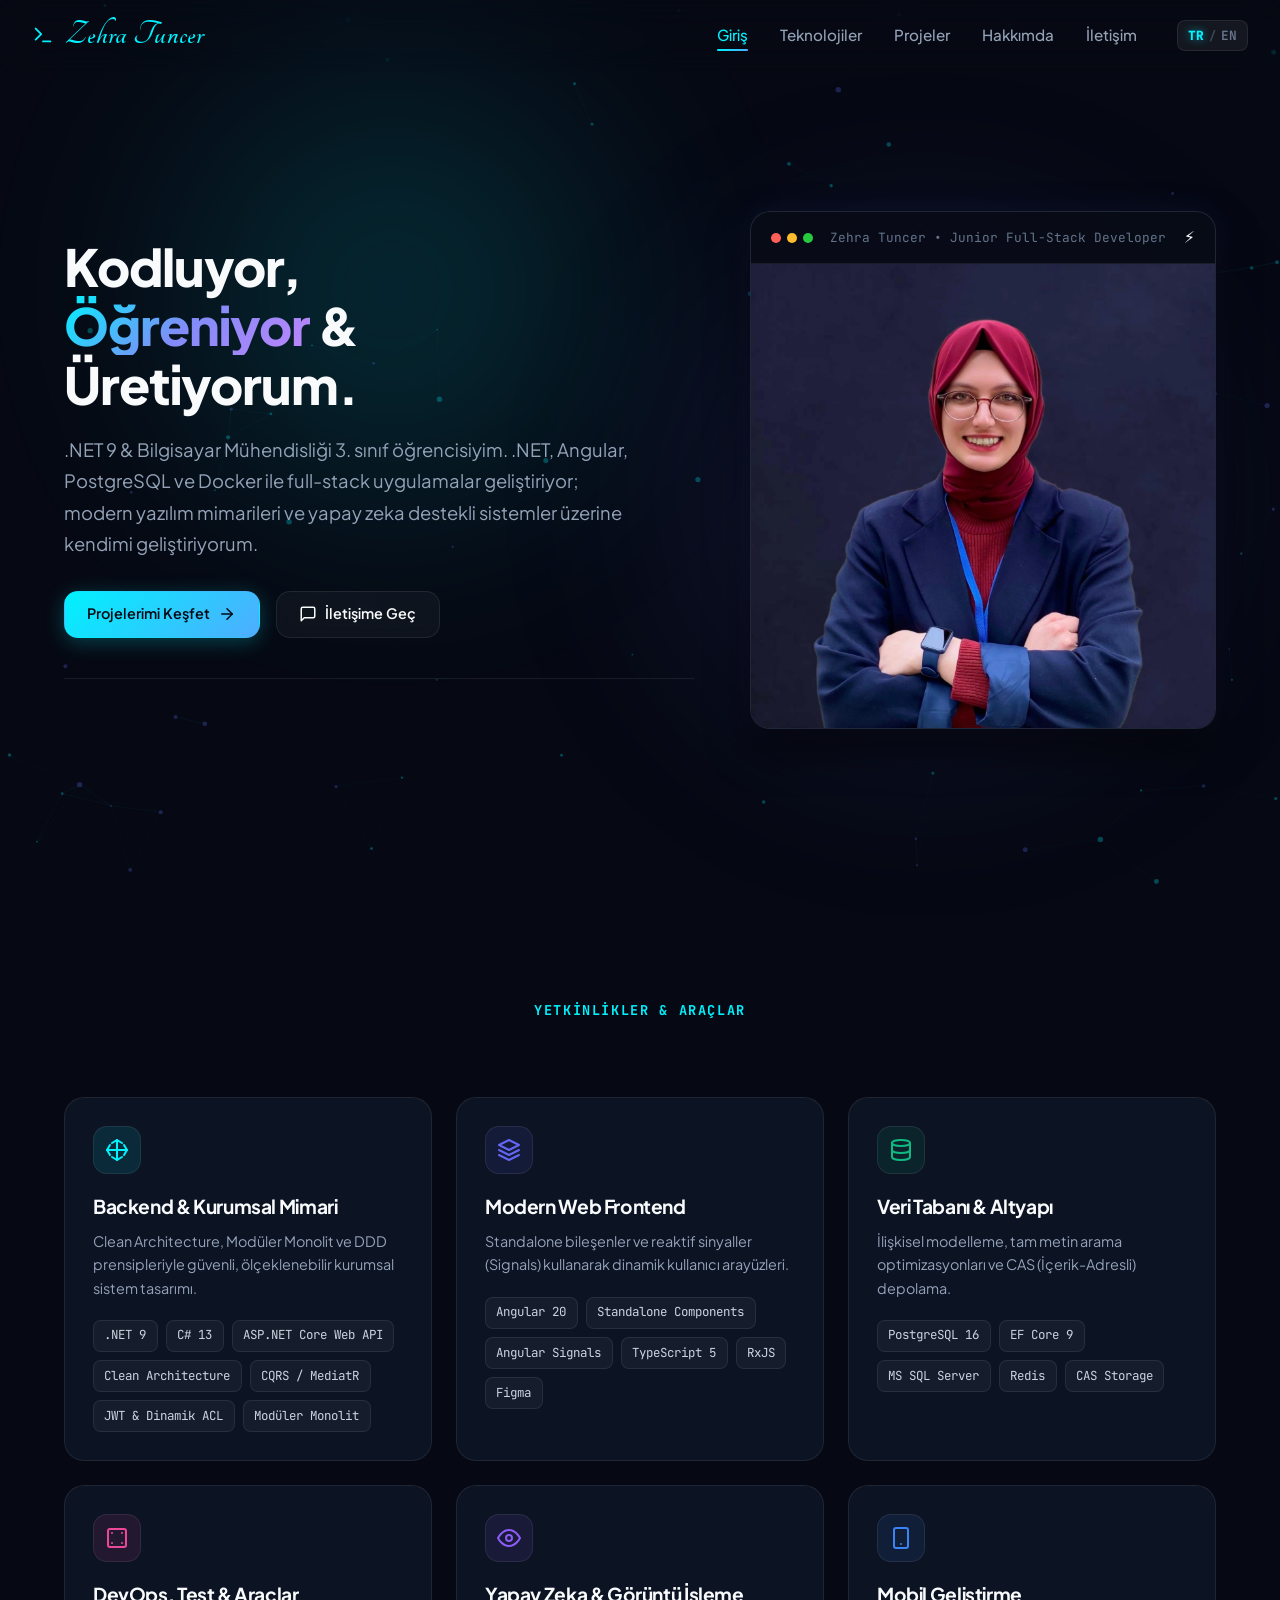
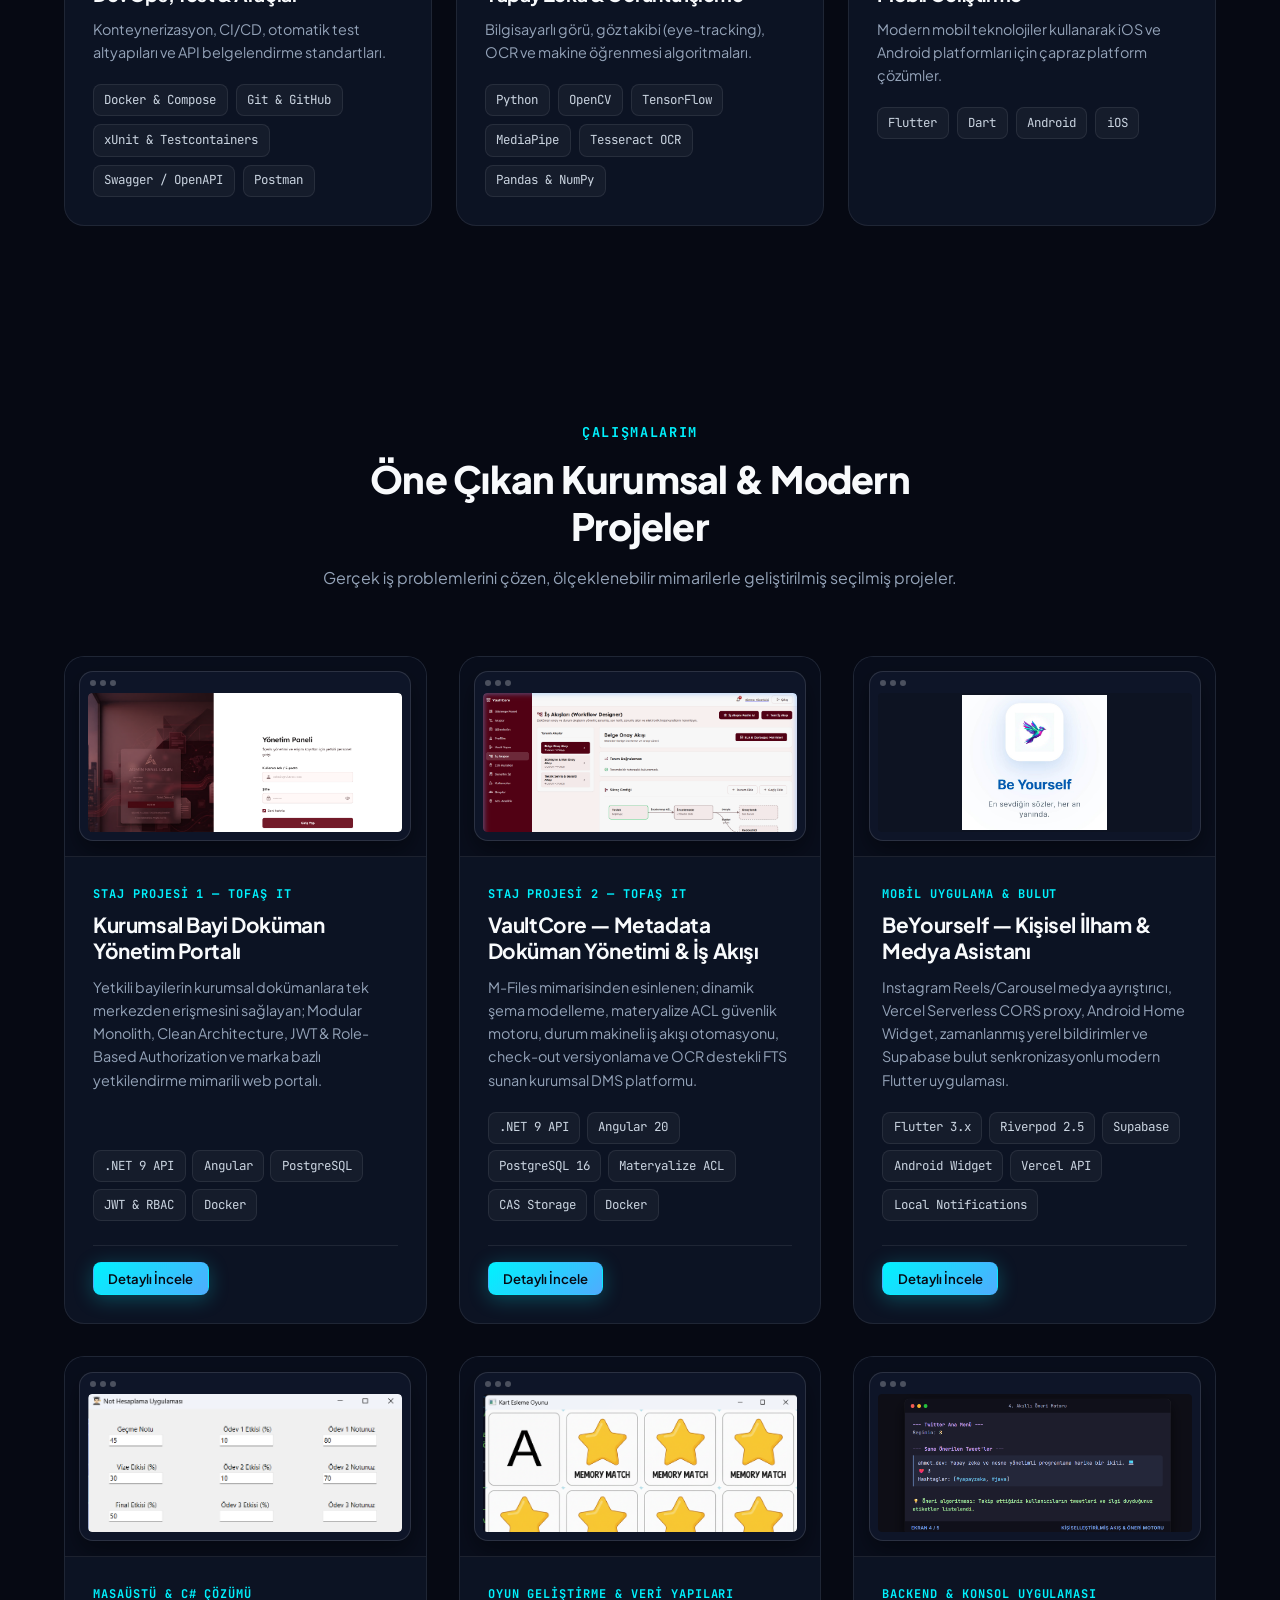
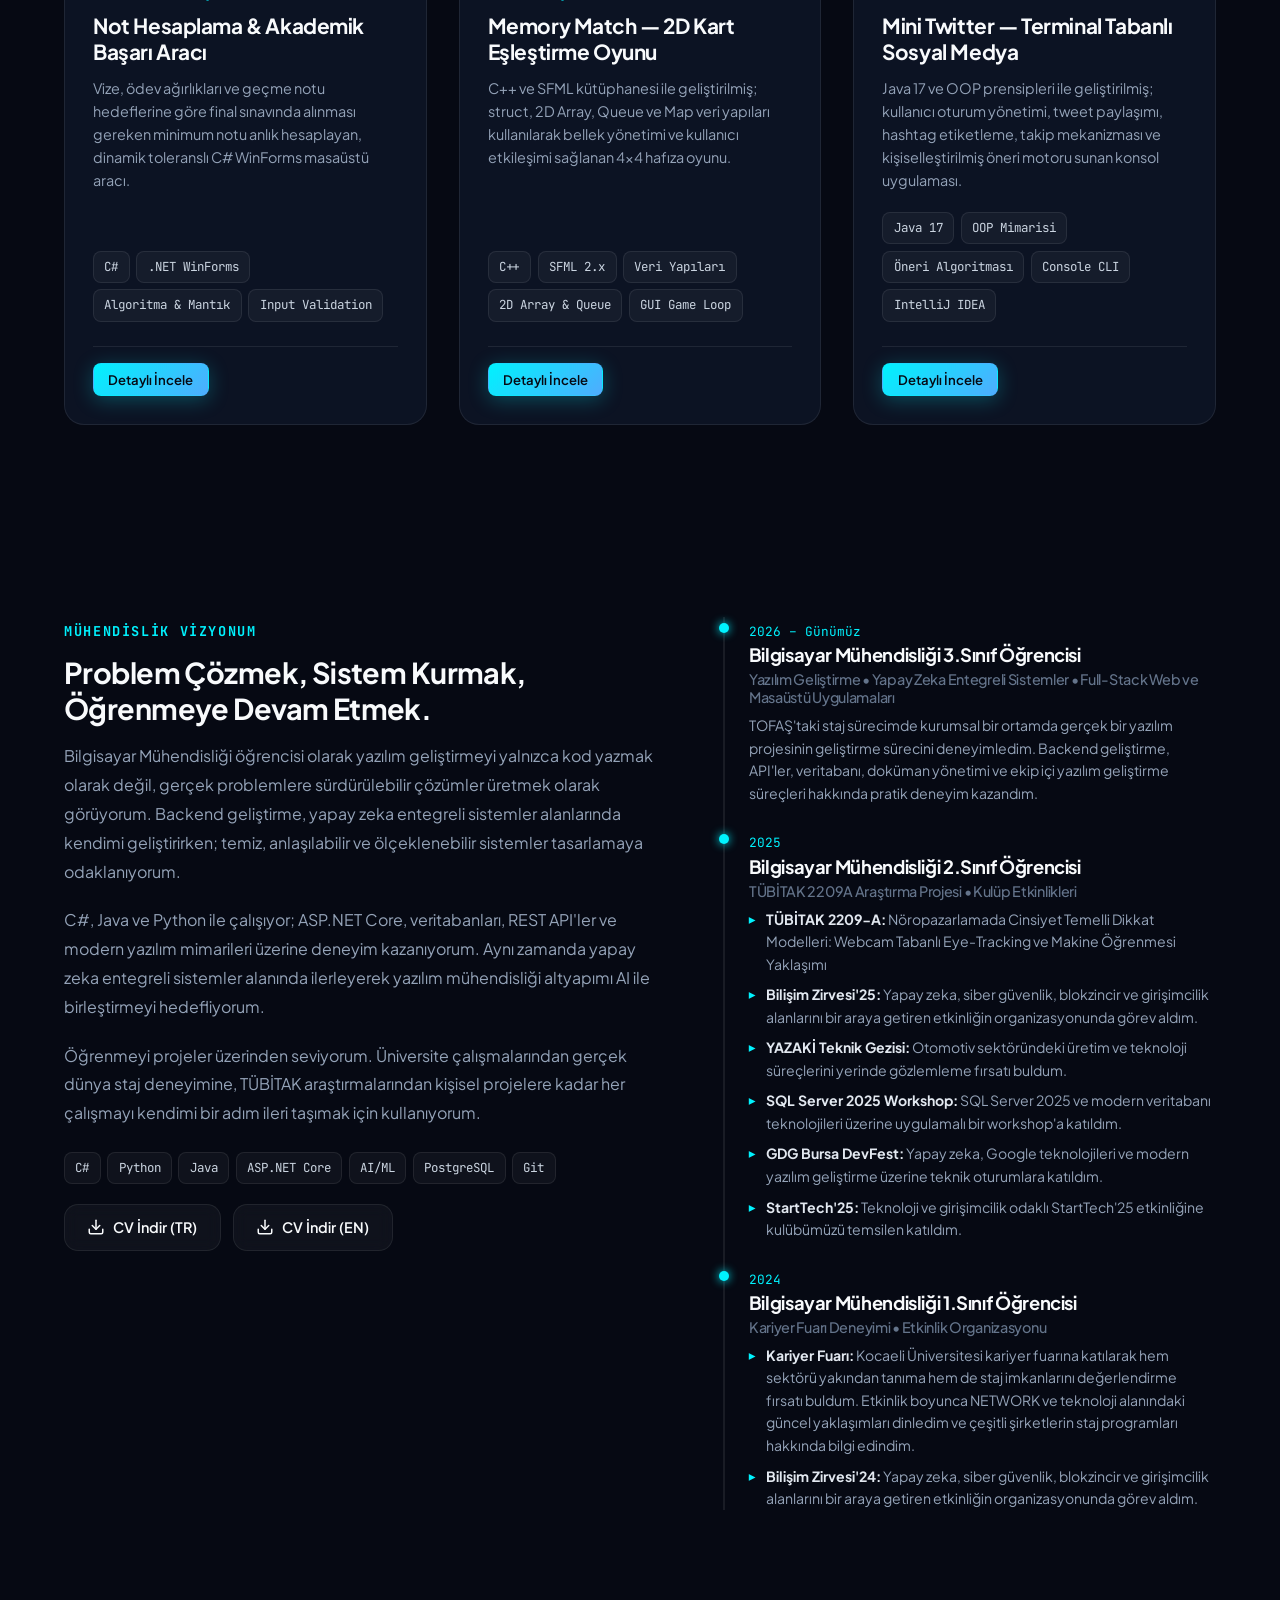
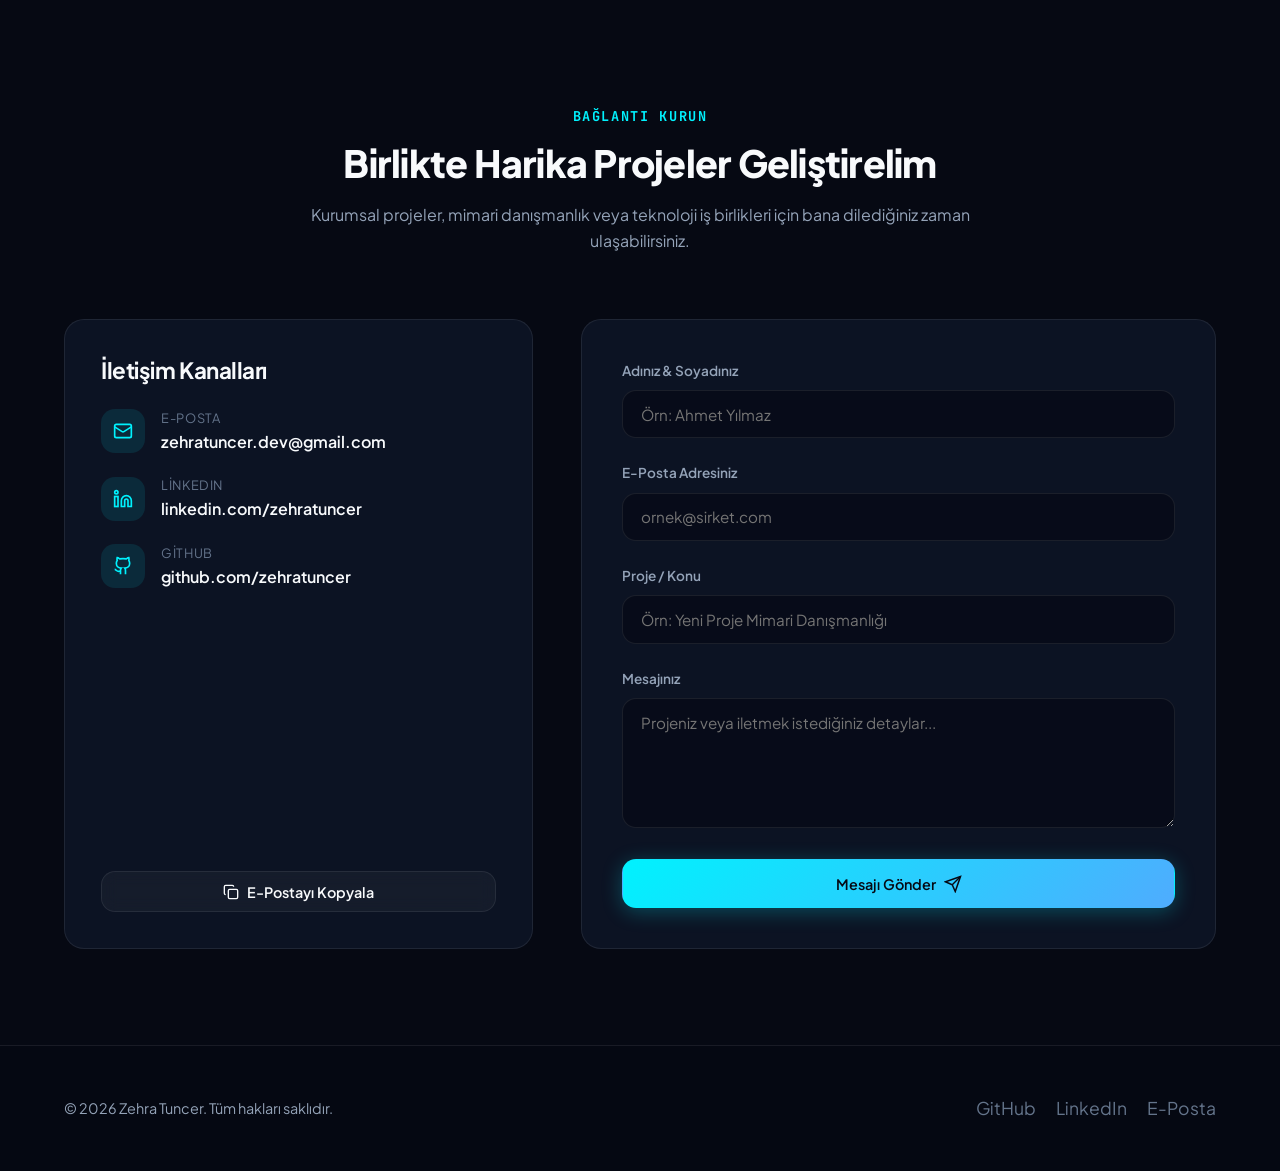
==== commit 245657a3: "security: honeypot bot trap ve 60s cooldown rate-limiting korumalari eklendi" ====
--- a/index.html
+++ b/index.html
@@ -15,7 +15,7 @@
     href="https://fonts.googleapis.com/css2?family=Felipa&family=Tangerine:wght@400;700&family=JetBrains+Mono:ital,wght@0,400;0,600;0,700;1,400&family=Plus+Jakarta+Sans:wght@400;500;600;700;800&display=swap"
     rel="stylesheet">
 
-  <link rel="stylesheet" href="css/styles.css?v=3.2">
+  <link rel="stylesheet" href="css/styles.css?v=3.3">
   <link rel="icon" type="image/svg+xml" href="assets/images/favicon.svg">
 </head>
 
@@ -679,12 +679,14 @@
           <!-- Form Card -->
           <div class="contact-form-card">
             <form action="https://formsubmit.co/zehratuncer.dev@gmail.com" method="POST" id="contact-form">
-              <!-- FormSubmit Yapılandırması -->
+              <!-- FormSubmit & Anti-Spam Yapılandırması -->
               <input type="hidden" name="_subject" value="Portfolyo İletişim Formundan Yeni Mesaj!">
               <input type="hidden" name="_template" value="table">
               <input type="hidden" name="_captcha" value="false">
+              <!-- Honeypot Bal Tuzağı (Bot Koruması) -->
+              <input type="text" name="_honey" style="display:none !important;" tabindex="-1" autocomplete="off" aria-hidden="true">
               <input type="hidden" name="_next"
-                value="https://zehratuncer.github.io/Portfolyo-Site/?submitted=true#contact">
+                value="https://zehratuncer.github.io/Portfolyo-Site/#contact">
 
               <div class="form-group">
                 <label class="form-label" for="form-name" data-i18n="label_name">Adınız &amp; Soyadınız</label>
@@ -785,7 +787,7 @@
     </div>
   </div>
 
-  <script src="js/script.js?v=3.2"></script>
+  <script src="js/script.js?v=3.3"></script>
 </body>
 
 </html>
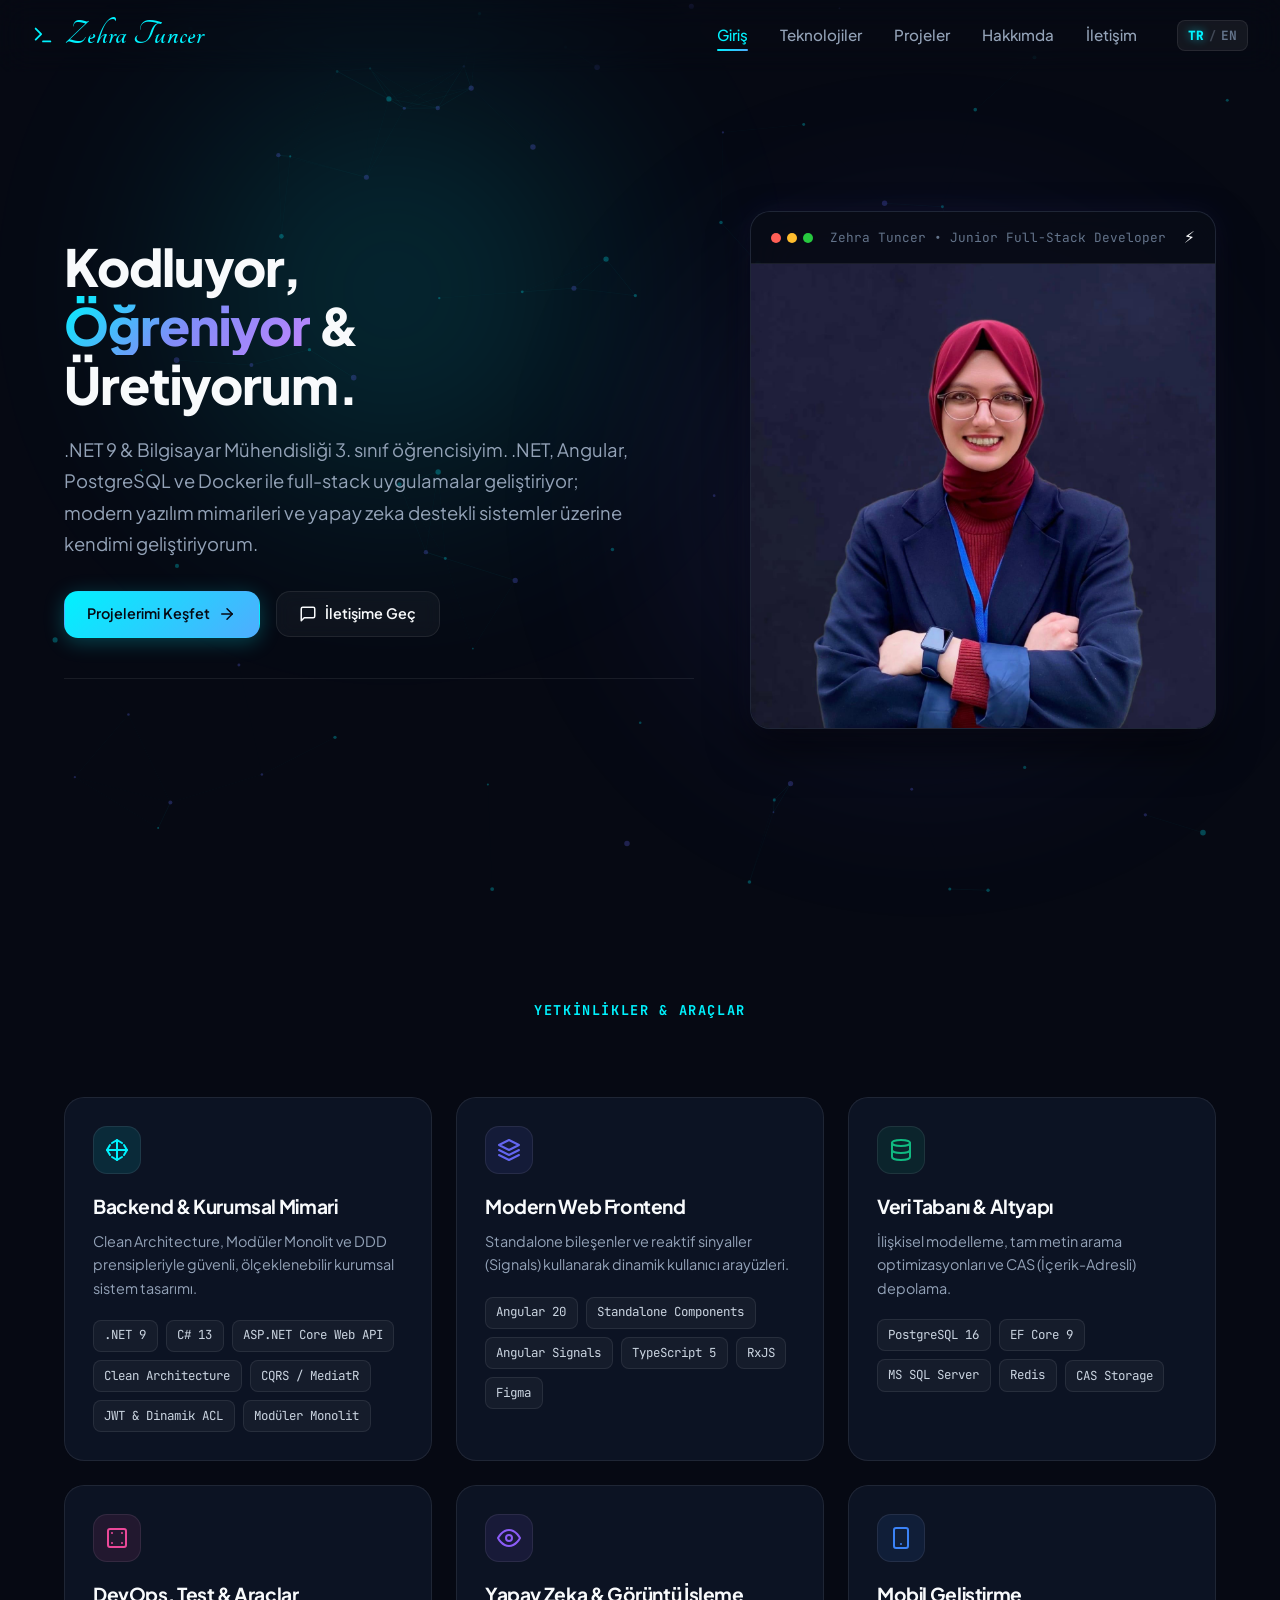
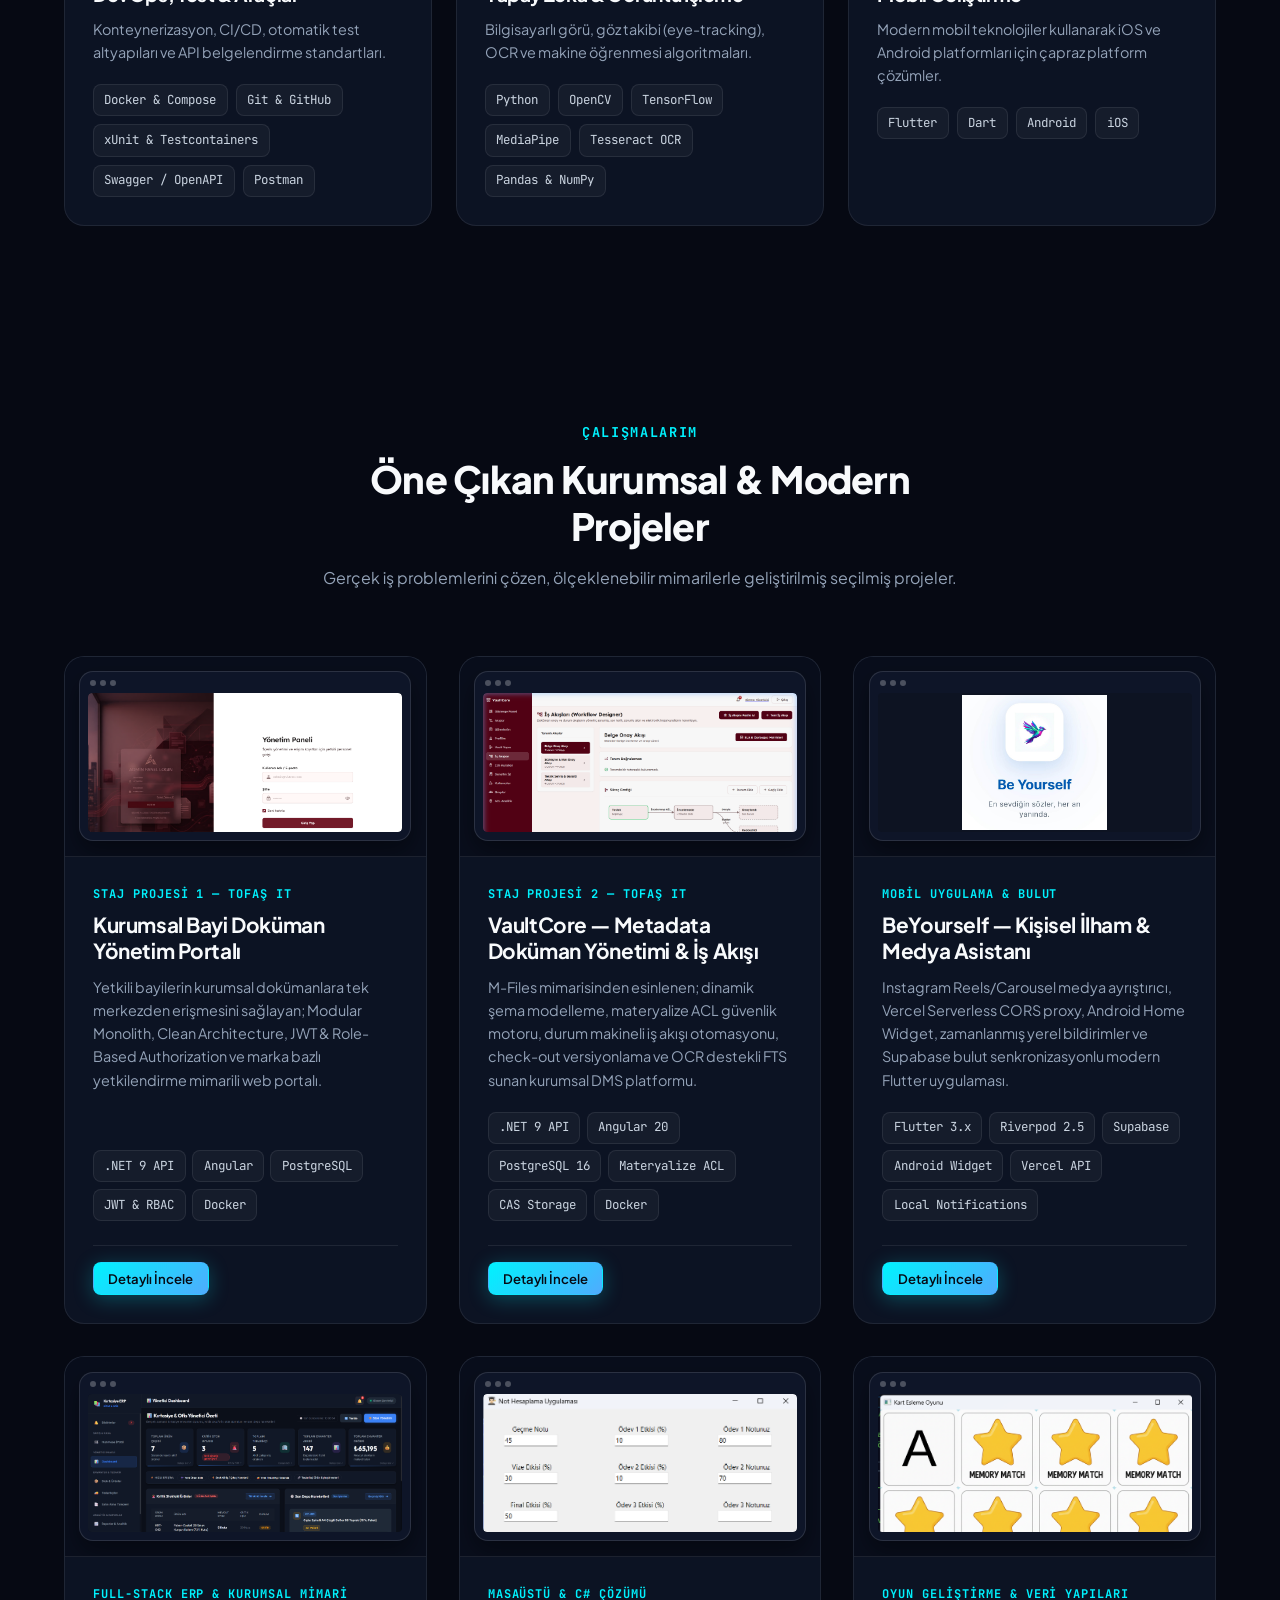
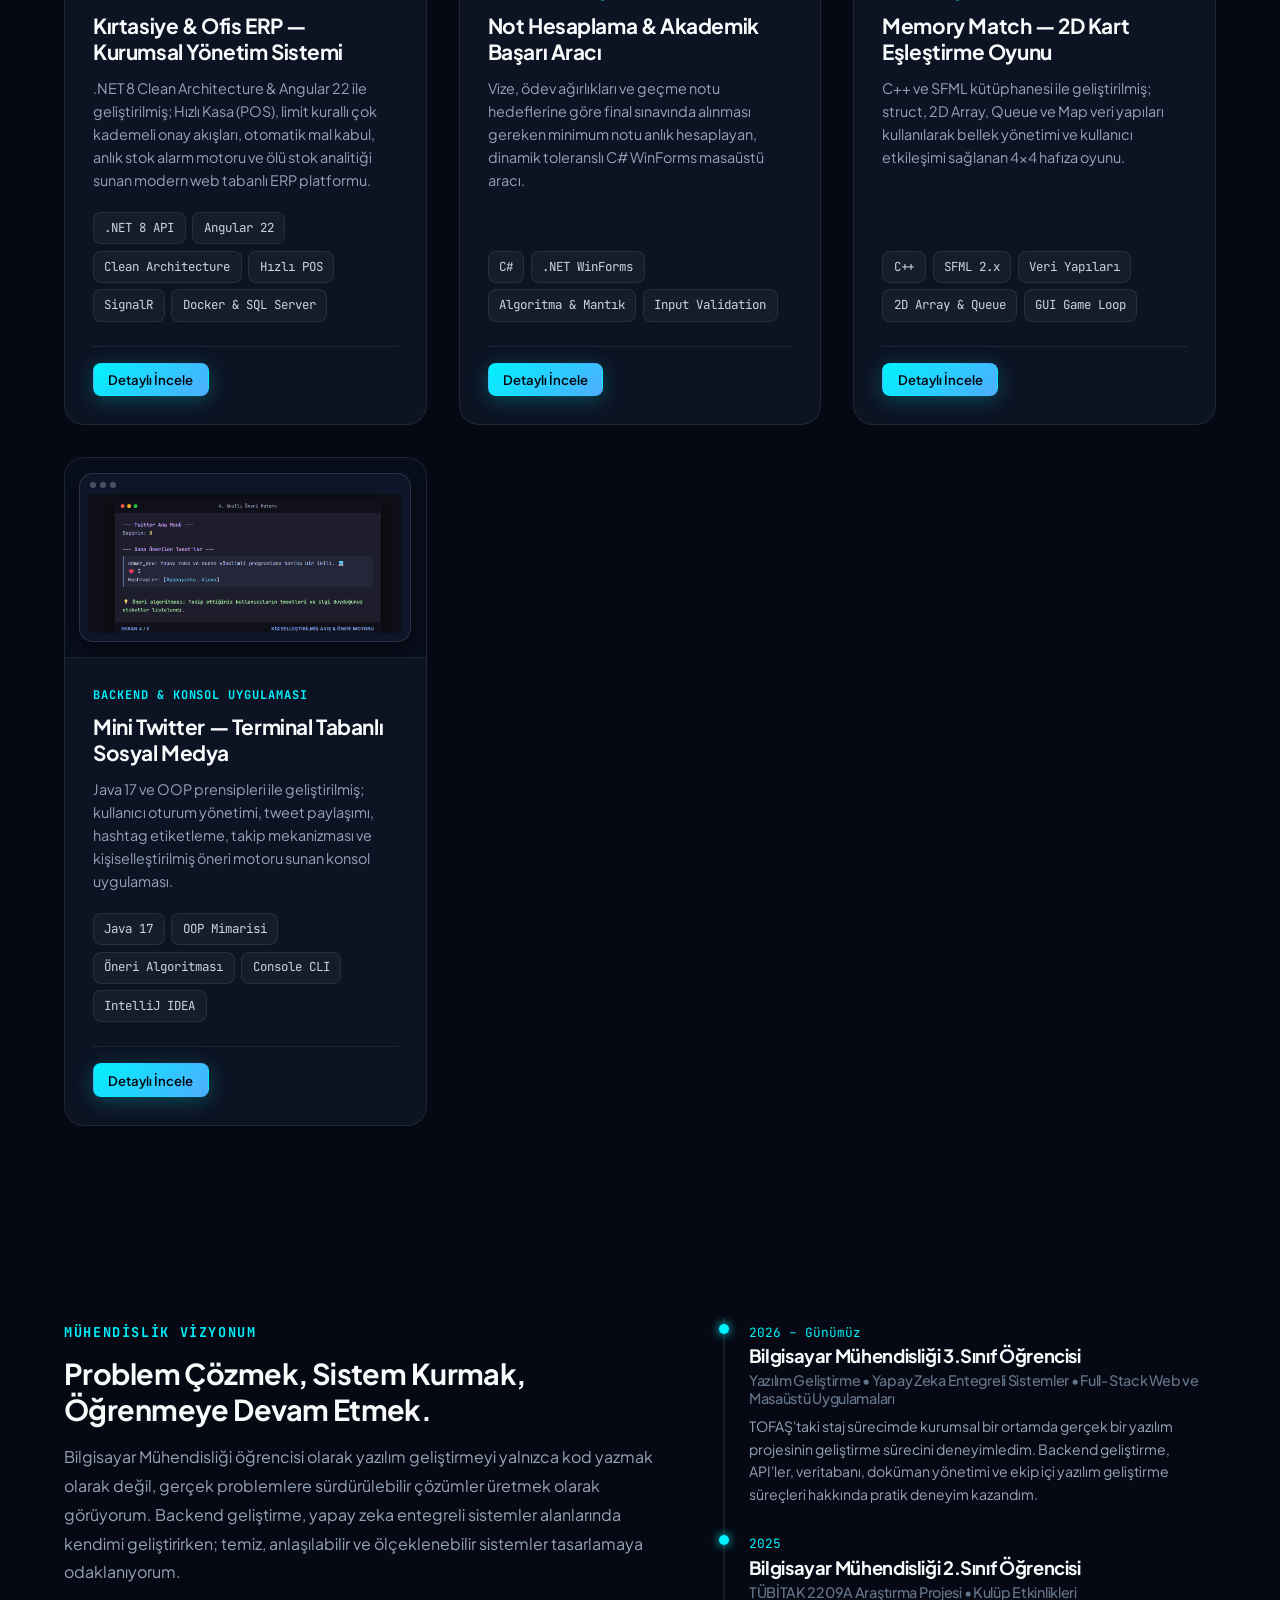
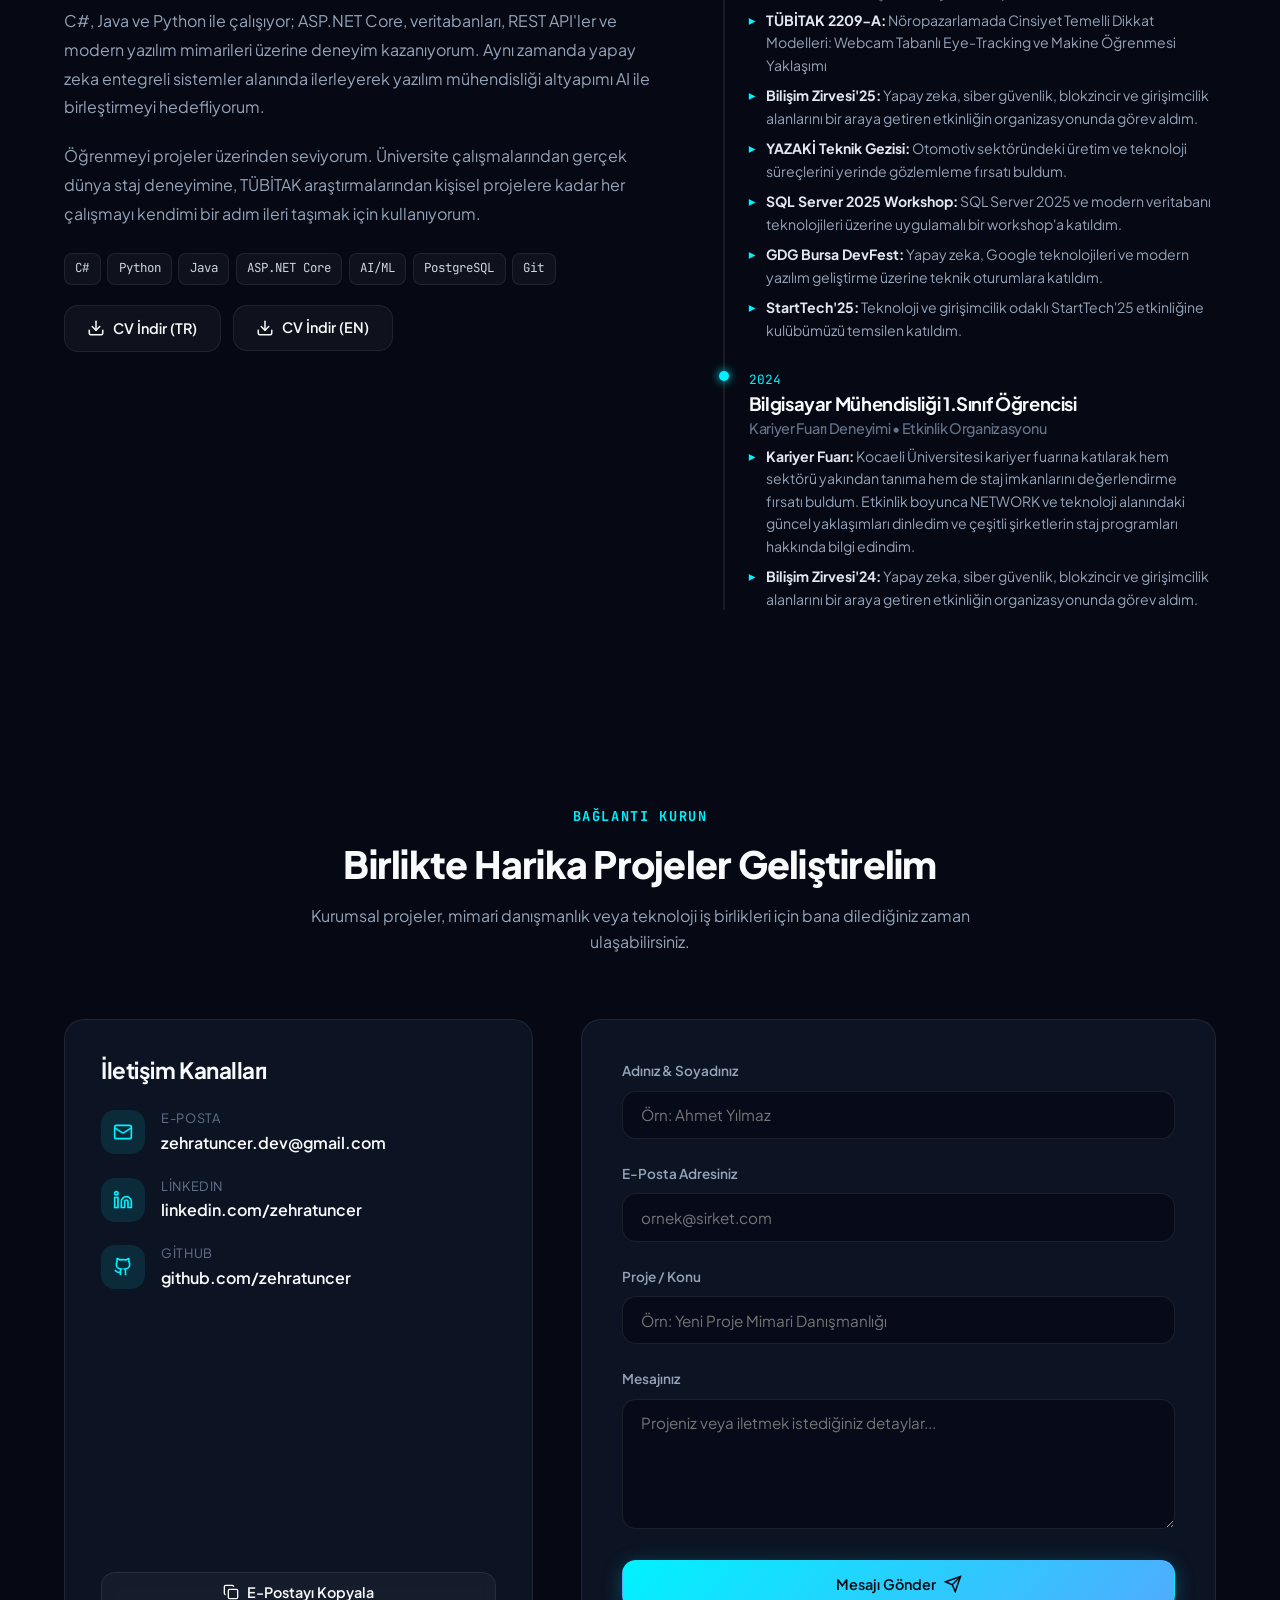
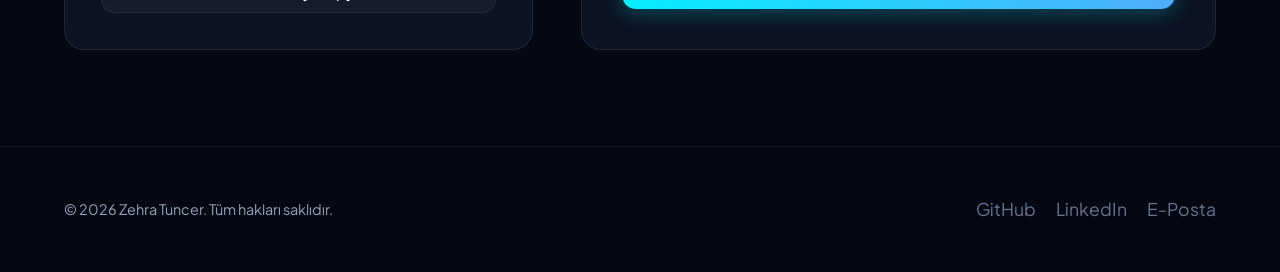
==== commit 04c390c5: "erp projesi eklendi" ====
--- a/index.html
+++ b/index.html
@@ -384,6 +384,38 @@
               </div>
               <div class="project-links">
                 <button class="btn btn-sm btn-primary view-project-btn" data-id="p3"
+                  data-i18n="btn_view_details">Detaylı İncele</button>
+              </div>
+            </div>
+          </div>
+
+          <!-- Project: Kırtasiye ERP -->
+          <div class="project-card" data-category="backend">
+            <div class="project-preview">
+              <div class="project-preview-mockup">
+                <div class="mock-topbar"><span></span><span></span><span></span></div>
+                <div class="mock-content">
+                  <img src="ekran_goruntuleri/kirtasiye-erp/Screenshot_1.png"
+                    alt="Kırtasiye &amp; Ofis ERP — Kurumsal Yönetim Sistemi">
+                </div>
+              </div>
+            </div>
+            <div class="project-info">
+              <span class="project-category" data-i18n="p_erp_cat">Full-Stack ERP &amp; Kurumsal Mimari</span>
+              <h3 data-i18n="p_erp_title">Kırtasiye &amp; Ofis ERP — Kurumsal Yönetim Sistemi</h3>
+              <p data-i18n="p_erp_desc">.NET 8 Clean Architecture &amp; Angular 22 ile geliştirilmiş; Hızlı Kasa (POS),
+                limit kurallı çok kademeli onay akışları, otomatik mal kabul, anlık stok alarm motoru ve ölü stok analitiği
+                sunan modern web tabanlı ERP platformu.</p>
+              <div class="project-tech">
+                <span class="pill">.NET 8 API</span>
+                <span class="pill">Angular 22</span>
+                <span class="pill">Clean Architecture</span>
+                <span class="pill">Hızlı POS</span>
+                <span class="pill">SignalR</span>
+                <span class="pill">Docker &amp; SQL Server</span>
+              </div>
+              <div class="project-links">
+                <button class="btn btn-sm btn-primary view-project-btn" data-id="p_erp"
                   data-i18n="btn_view_details">Detaylı İncele</button>
               </div>
             </div>
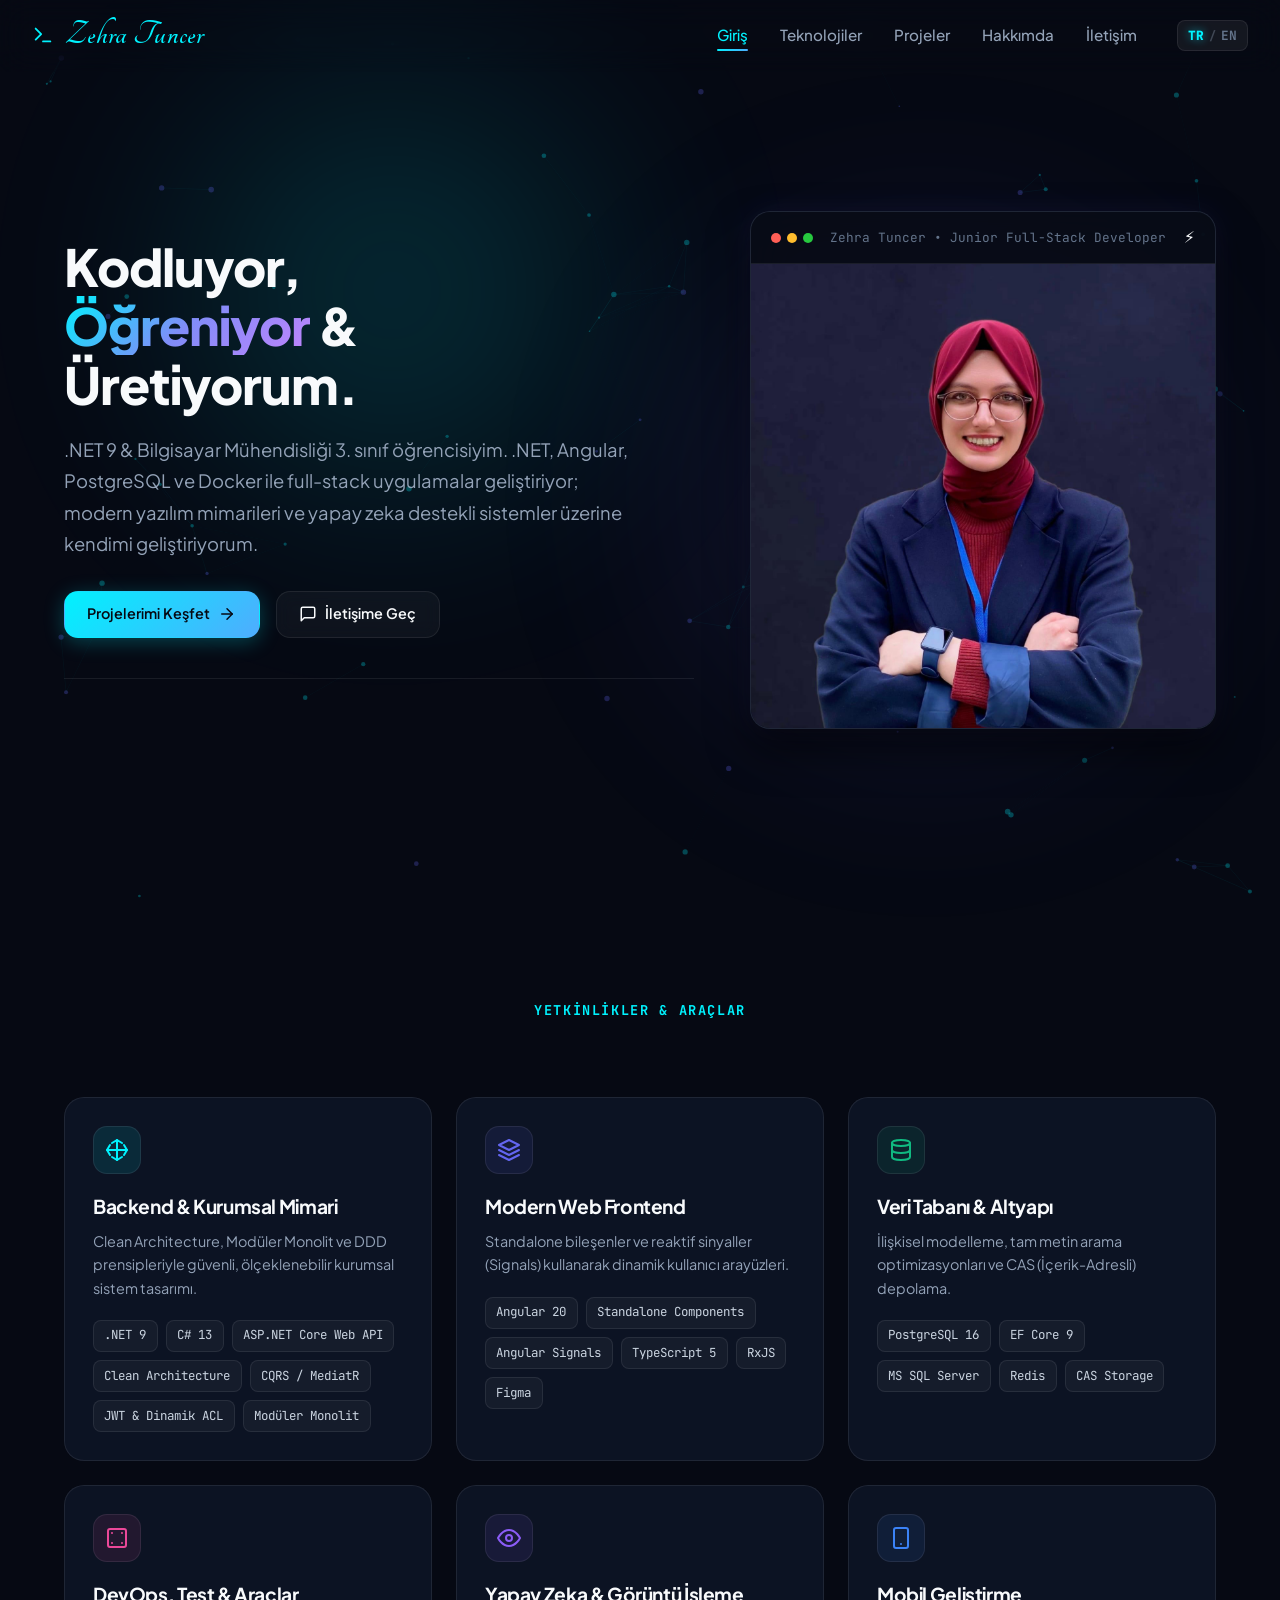
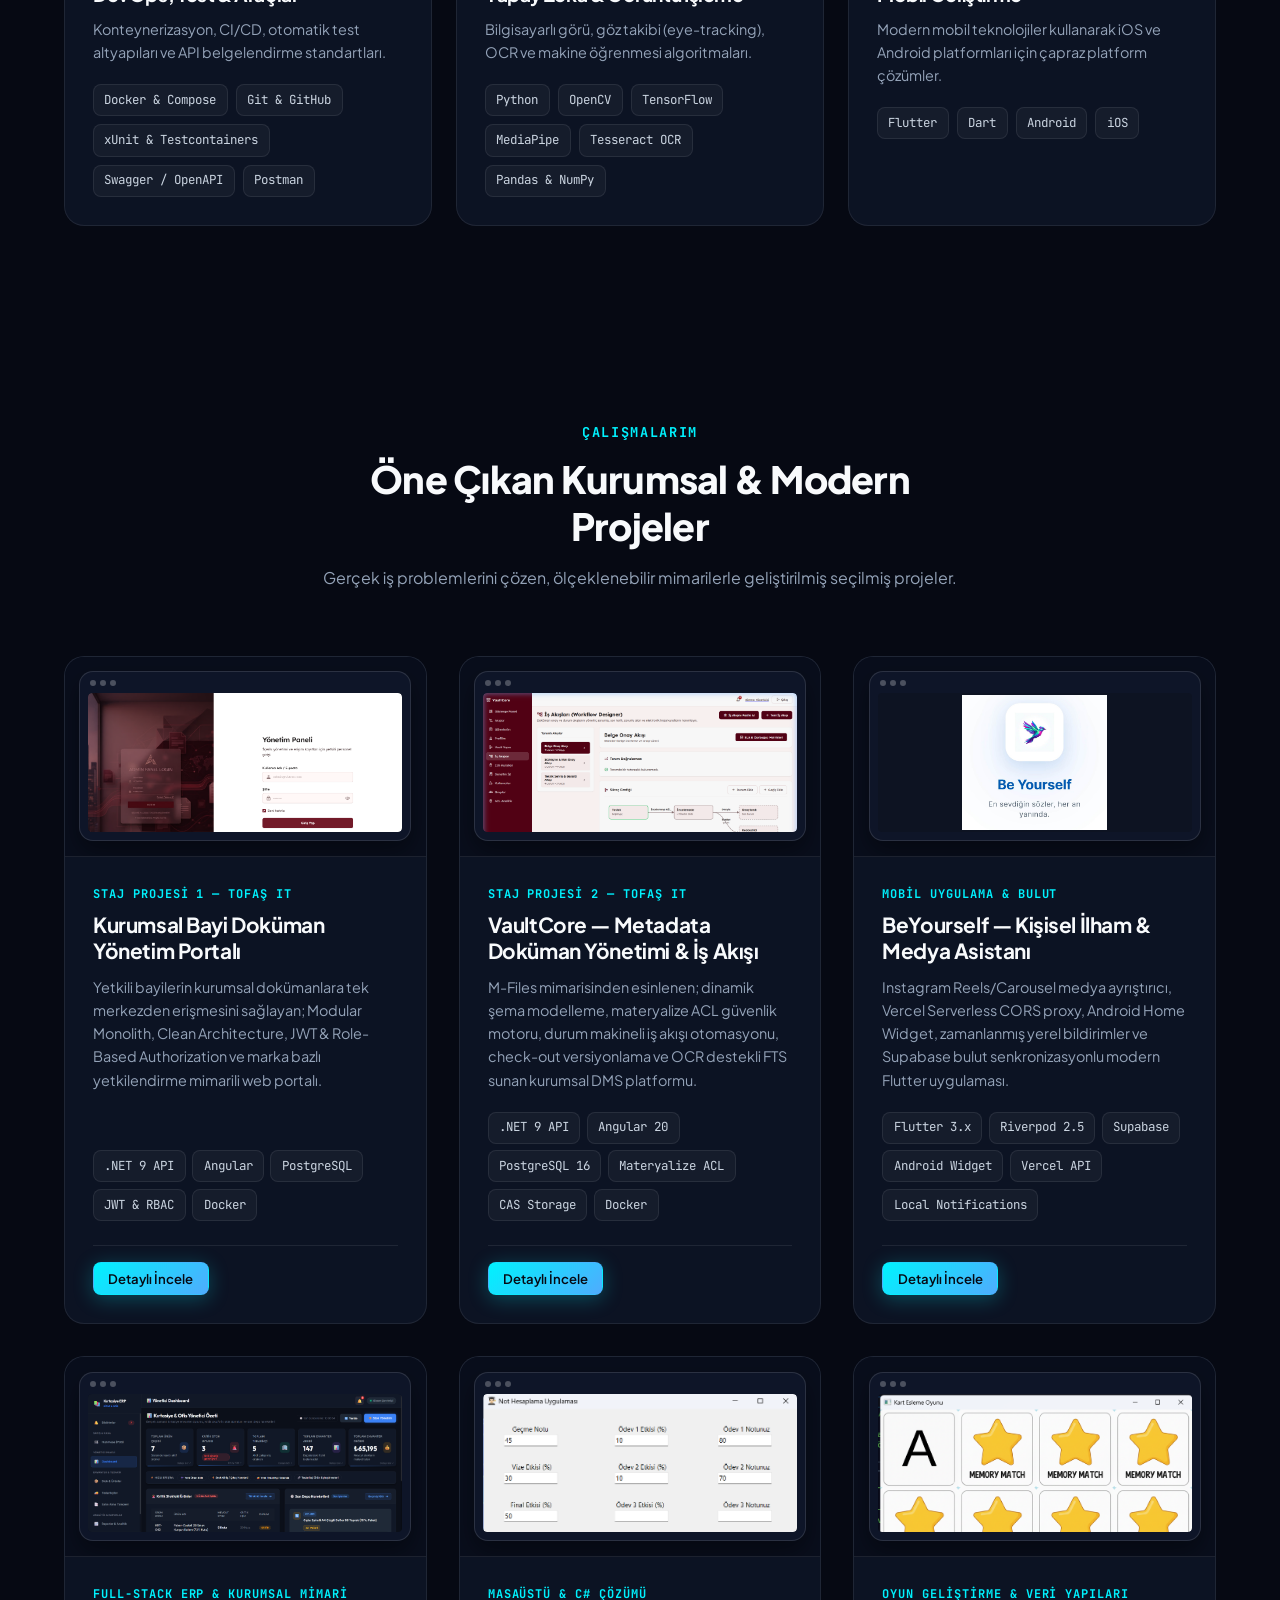
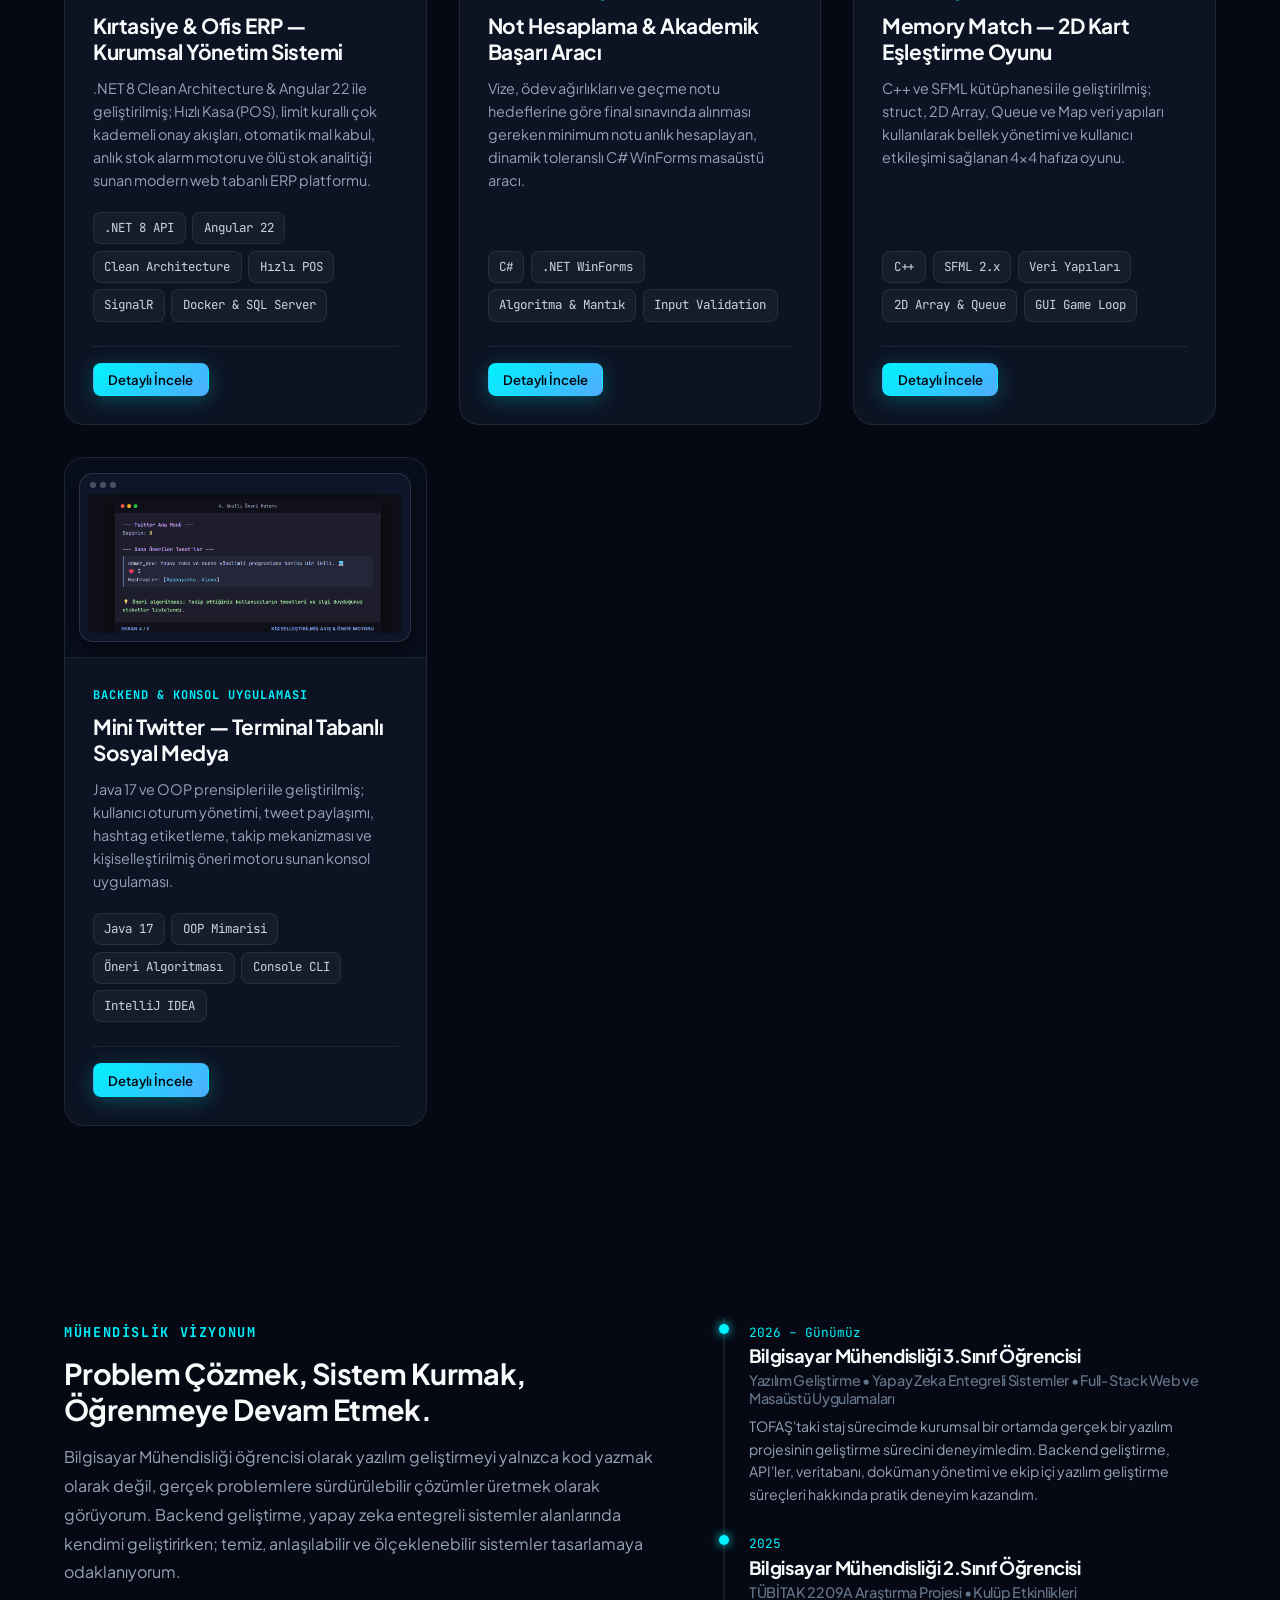
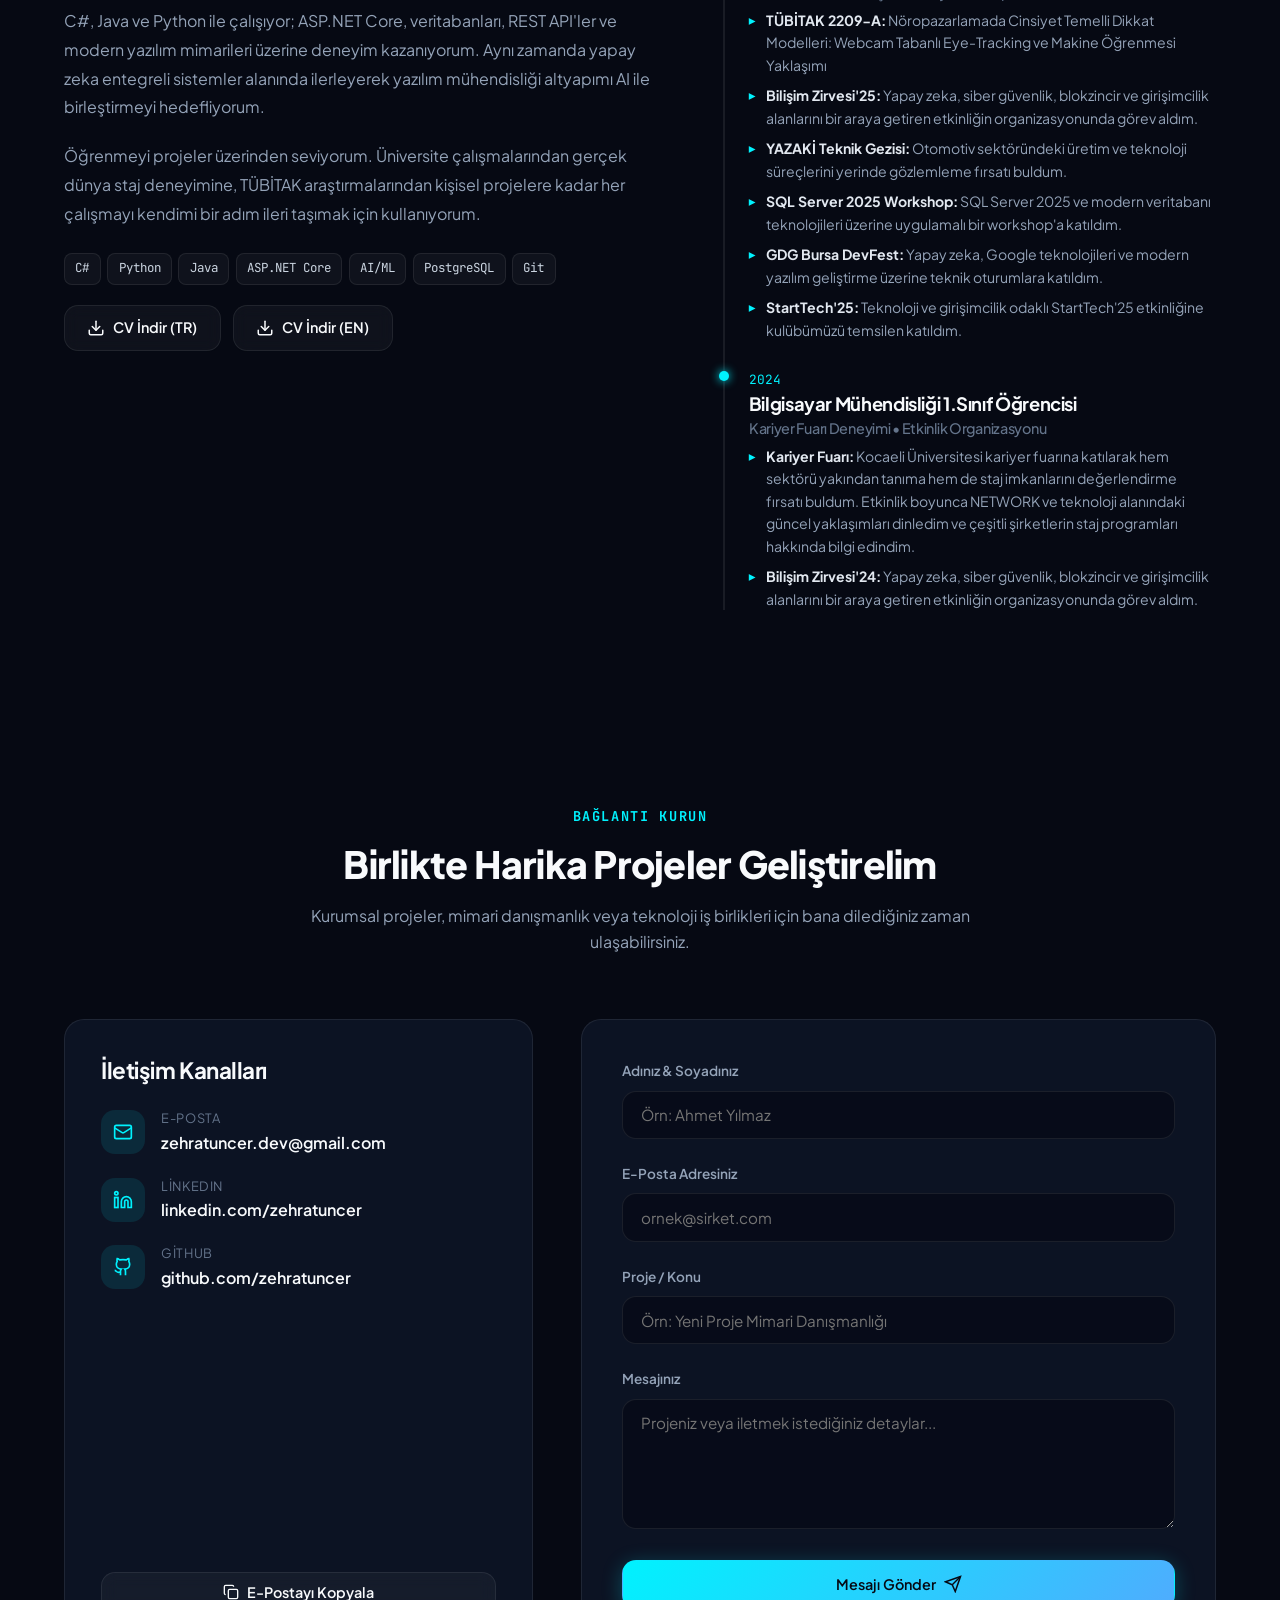
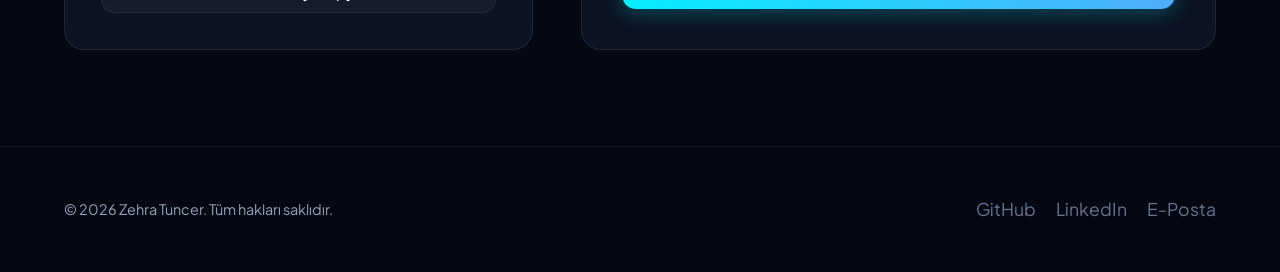
==== commit 086af747: "erp projesi duzenlendi" ====
--- a/index.html
+++ b/index.html
@@ -819,7 +819,7 @@
     </div>
   </div>
 
-  <script src="js/script.js?v=3.3"></script>
+  <script src="js/script.js?v=3.4"></script>
 </body>
 
 </html>
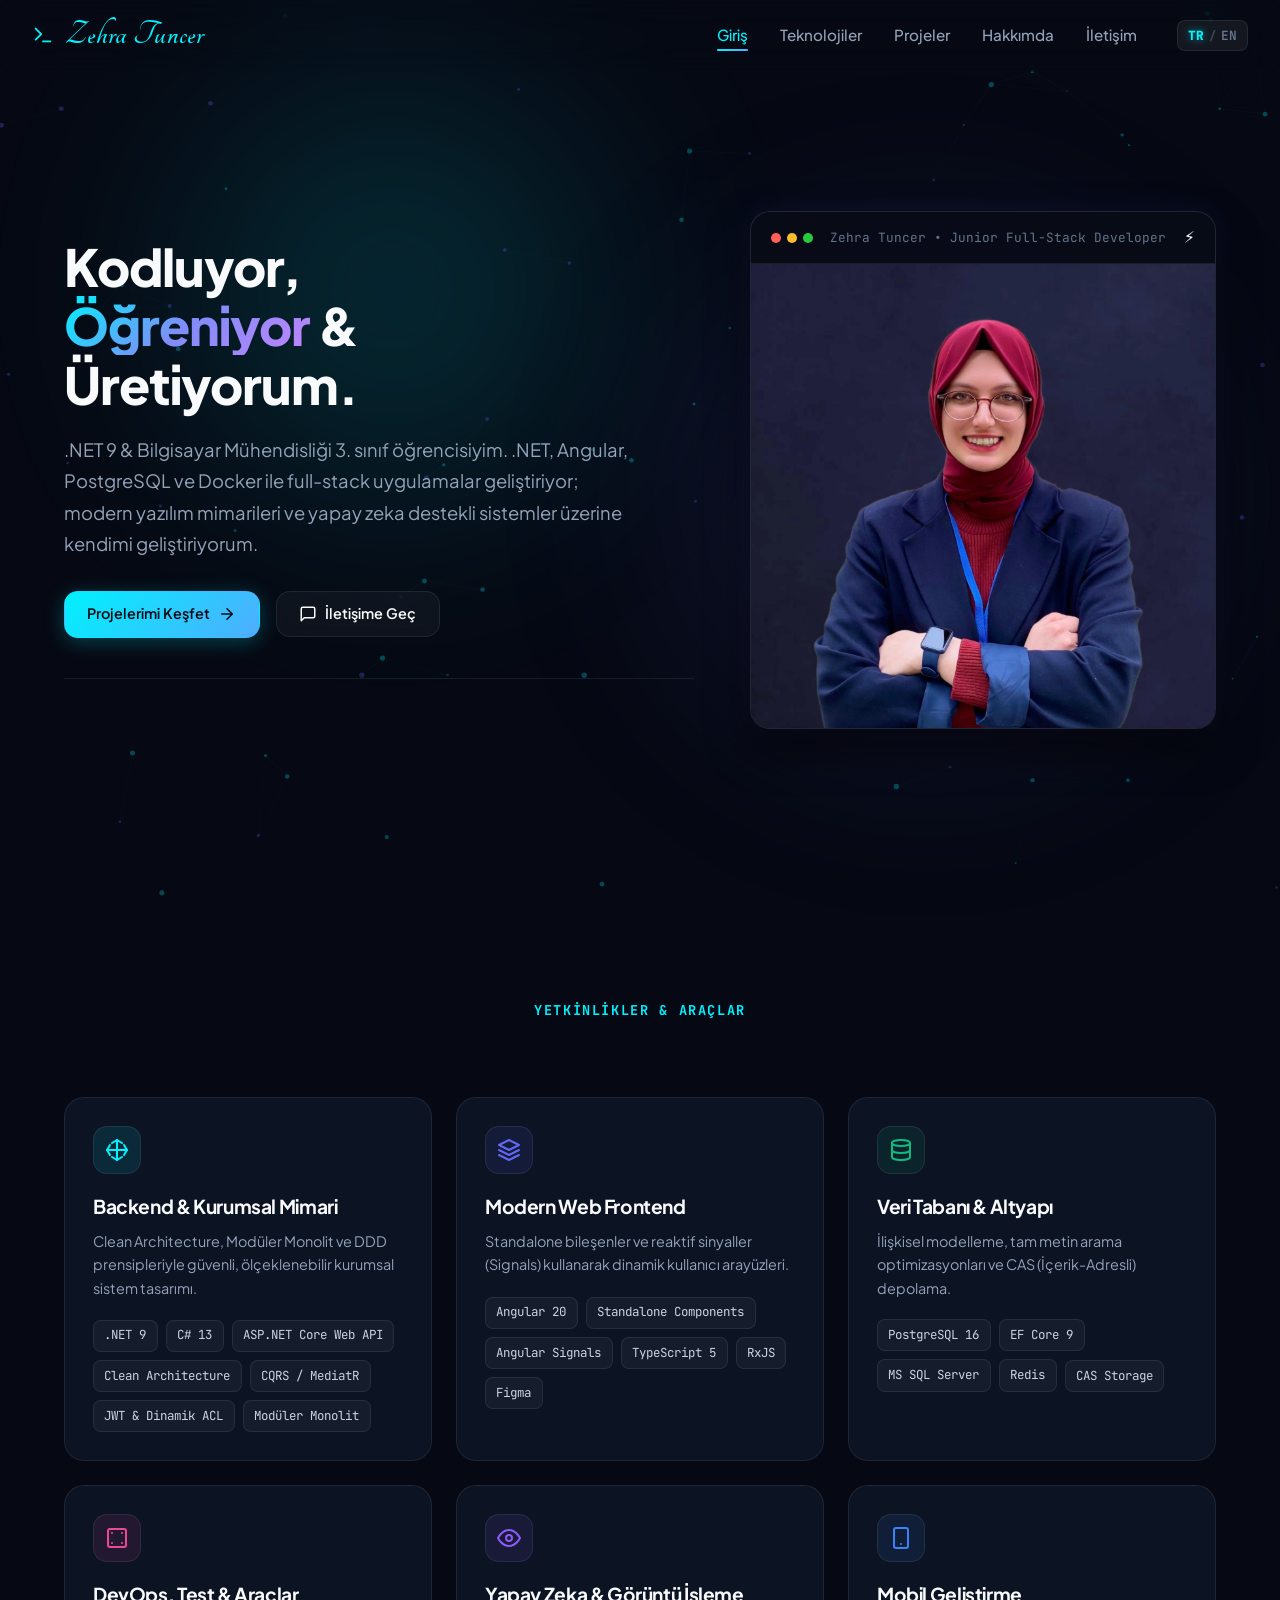
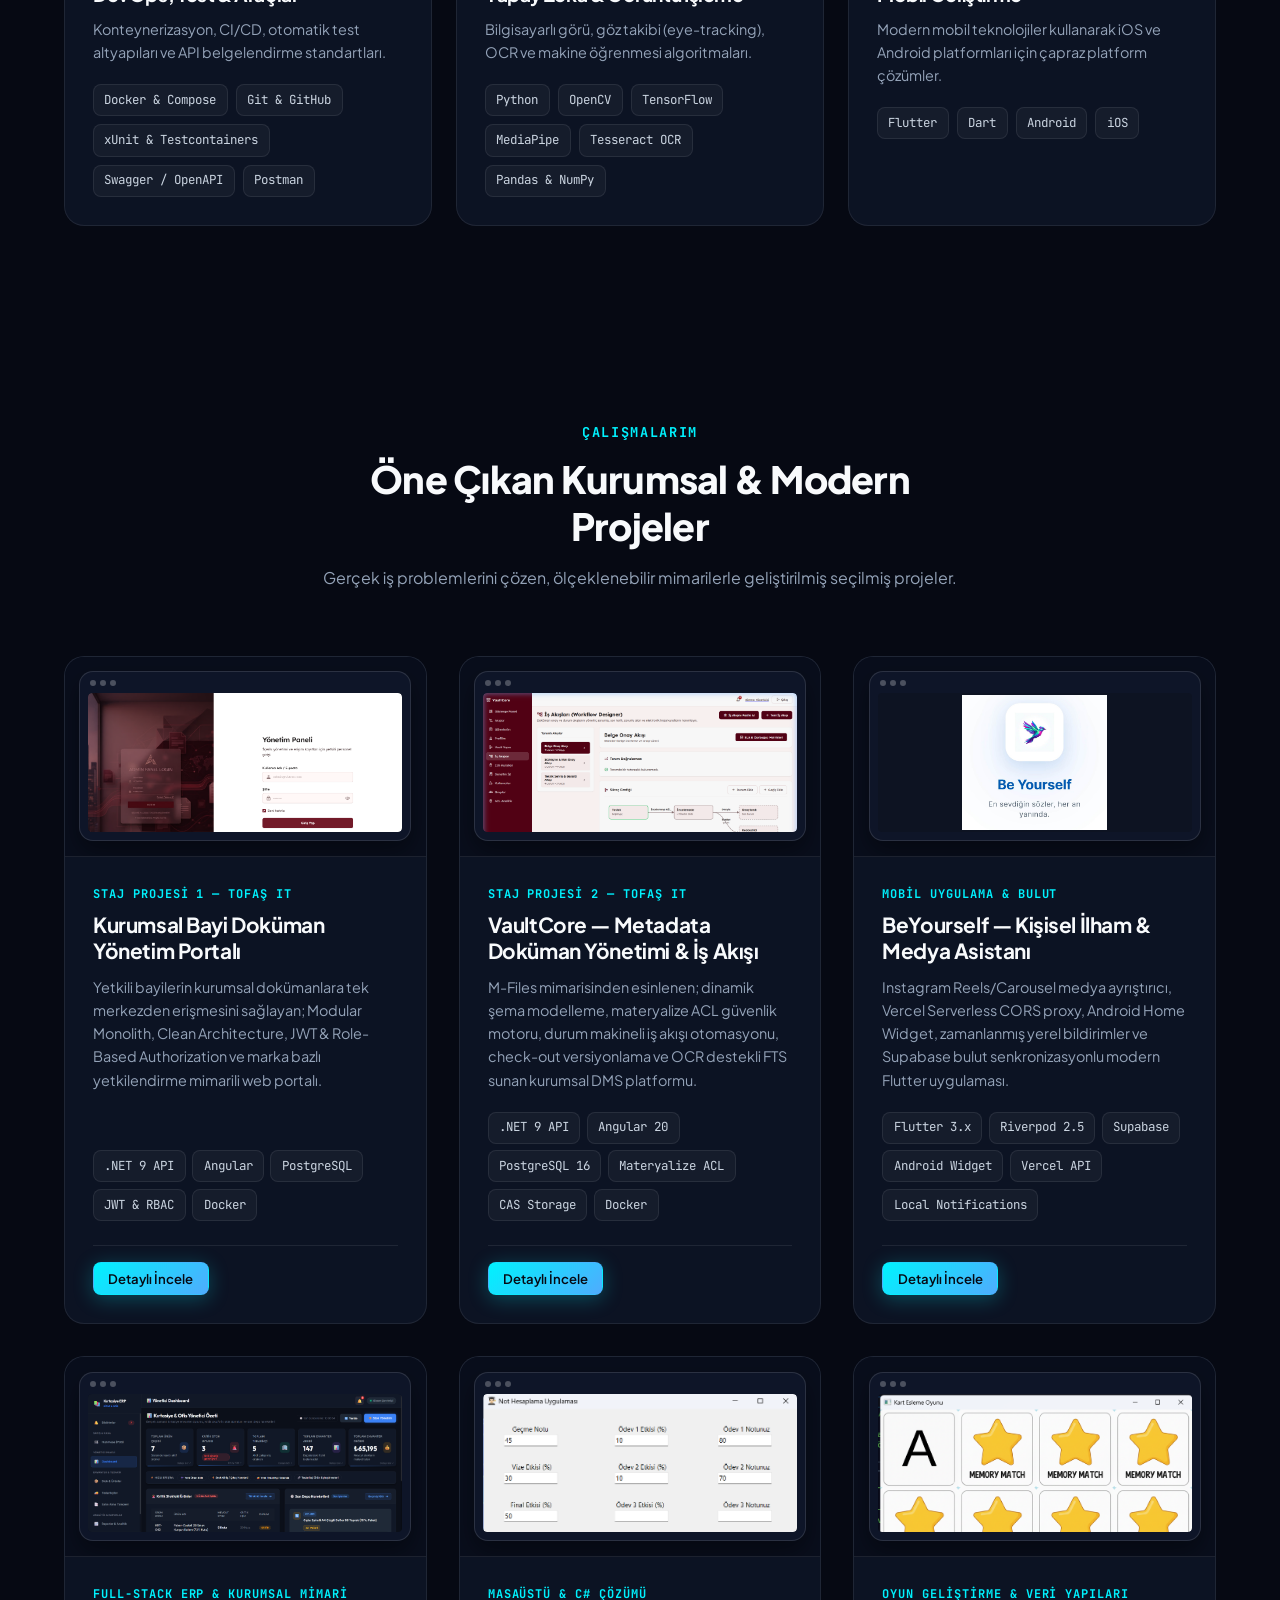
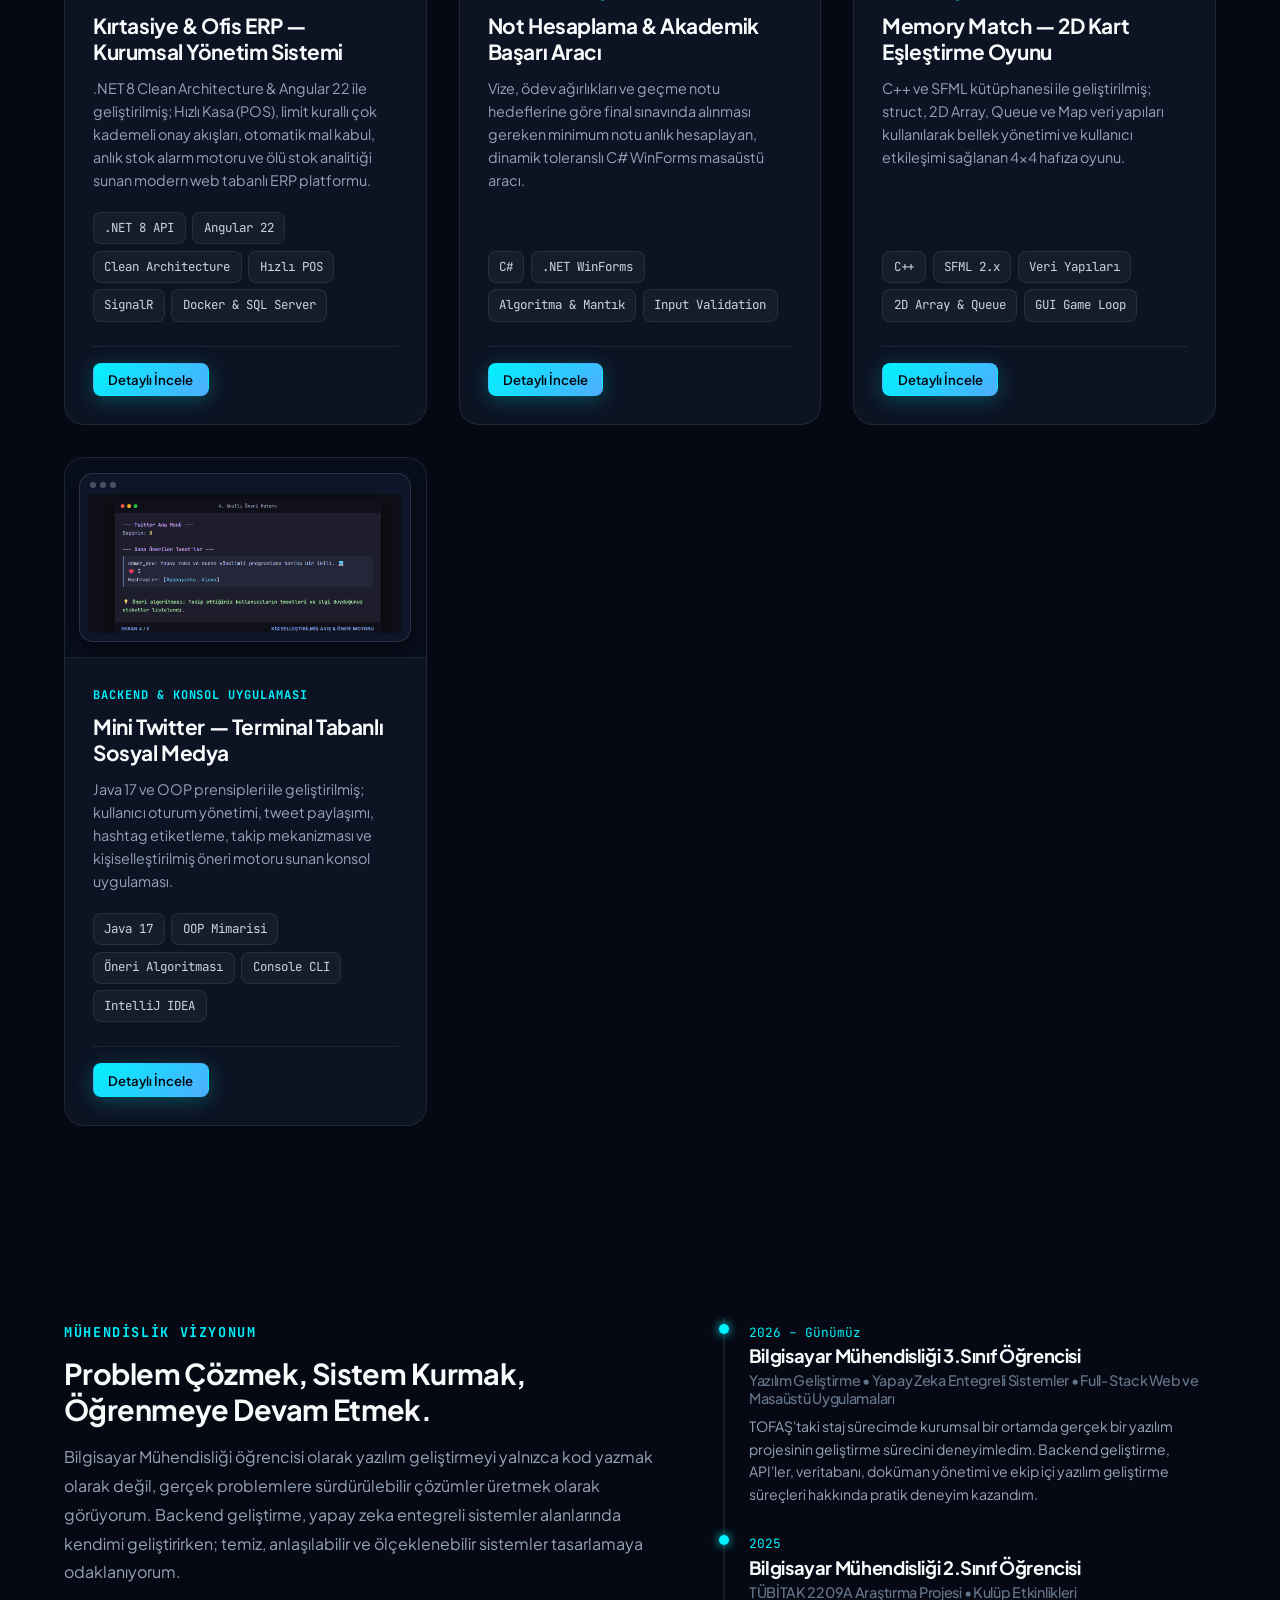
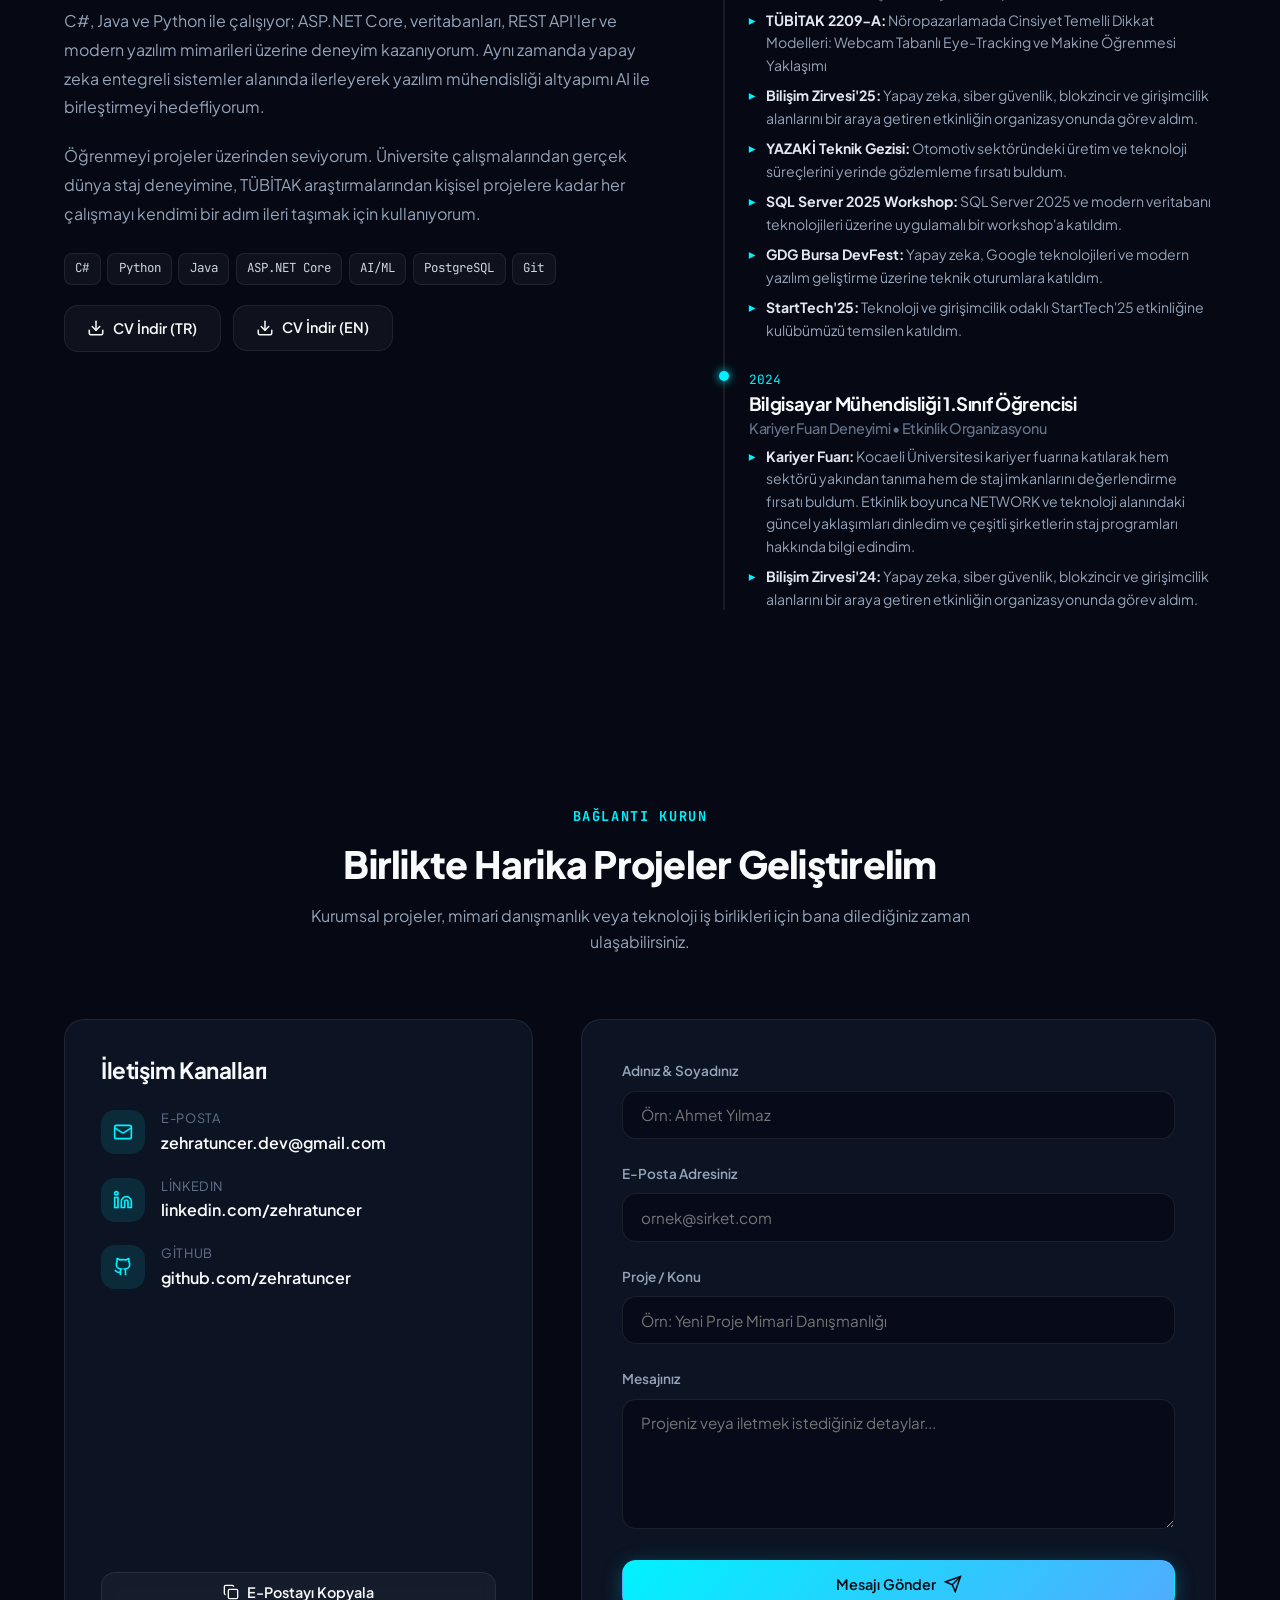
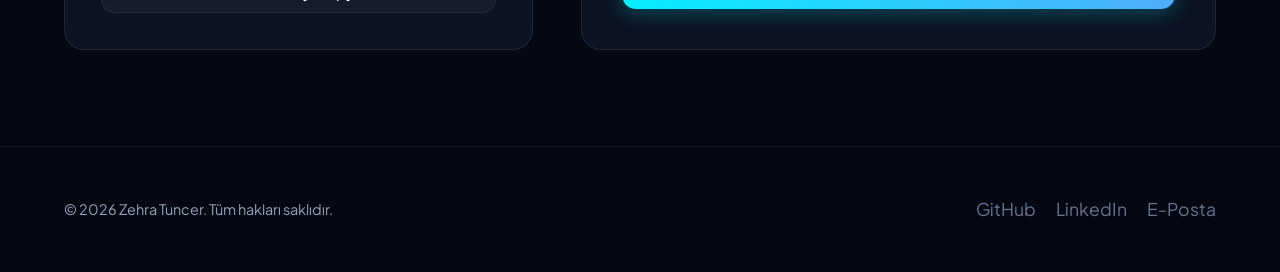
==== commit a6d0cd22: "panel eklendi" ====
--- a/index.html
+++ b/index.html
@@ -404,7 +404,8 @@
               <span class="project-category" data-i18n="p_erp_cat">Full-Stack ERP &amp; Kurumsal Mimari</span>
               <h3 data-i18n="p_erp_title">Kırtasiye &amp; Ofis ERP — Kurumsal Yönetim Sistemi</h3>
               <p data-i18n="p_erp_desc">.NET 8 Clean Architecture &amp; Angular 22 ile geliştirilmiş; Hızlı Kasa (POS),
-                limit kurallı çok kademeli onay akışları, otomatik mal kabul, anlık stok alarm motoru ve ölü stok analitiği
+                limit kurallı çok kademeli onay akışları, otomatik mal kabul, anlık stok alarm motoru ve ölü stok
+                analitiği
                 sunan modern web tabanlı ERP platformu.</p>
               <div class="project-tech">
                 <span class="pill">.NET 8 API</span>
@@ -716,9 +717,9 @@
               <input type="hidden" name="_template" value="table">
               <input type="hidden" name="_captcha" value="false">
               <!-- Honeypot Bal Tuzağı (Bot Koruması) -->
-              <input type="text" name="_honey" style="display:none !important;" tabindex="-1" autocomplete="off" aria-hidden="true">
-              <input type="hidden" name="_next"
-                value="https://zehratuncer.github.io/Portfolyo-Site/#contact">
+              <input type="text" name="_honey" style="display:none !important;" tabindex="-1" autocomplete="off"
+                aria-hidden="true">
+              <input type="hidden" name="_next" value="https://zehratuncer.github.io/Portfolyo-Site/#contact">
 
               <div class="form-group">
                 <label class="form-label" for="form-name" data-i18n="label_name">Adınız &amp; Soyadınız</label>
@@ -815,10 +816,13 @@
         </svg>
       </div>
       <h3 class="success-modal-title" id="success-modal-title">Mesajınız Başarıyla İletildi!</h3>
-      <p class="success-modal-desc" id="success-modal-desc">Geri bildiriminiz için teşekkür ederim. En kısa sürede sizinle iletişime geçeceğim. 🚀</p>
+      <p class="success-modal-desc" id="success-modal-desc">Geri bildiriminiz için teşekkür ederim. En kısa sürede
+        sizinle iletişime geçeceğim. 🚀</p>
     </div>
   </div>
 
+  <script src="js/analytics-config.js"></script>
+  <script src="js/tracker.js" defer></script>
   <script src="js/script.js?v=3.4"></script>
 </body>
 
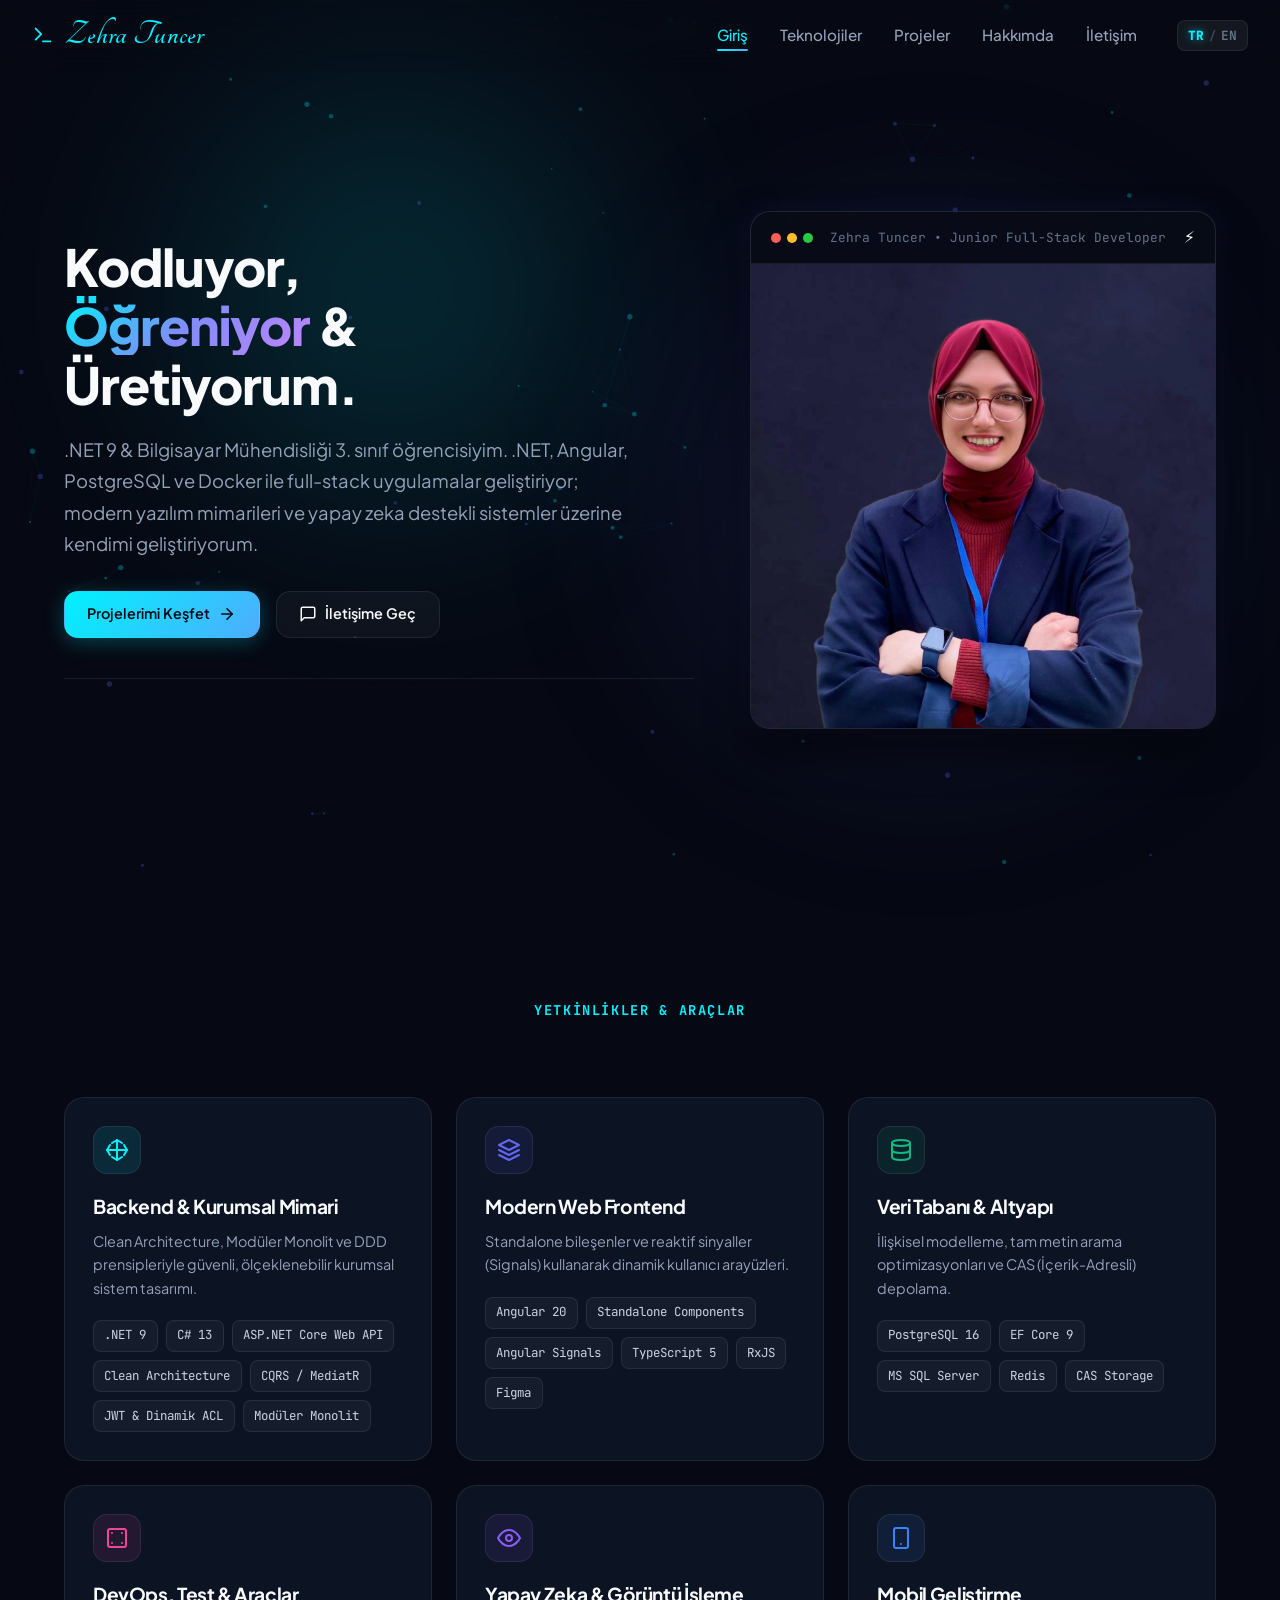
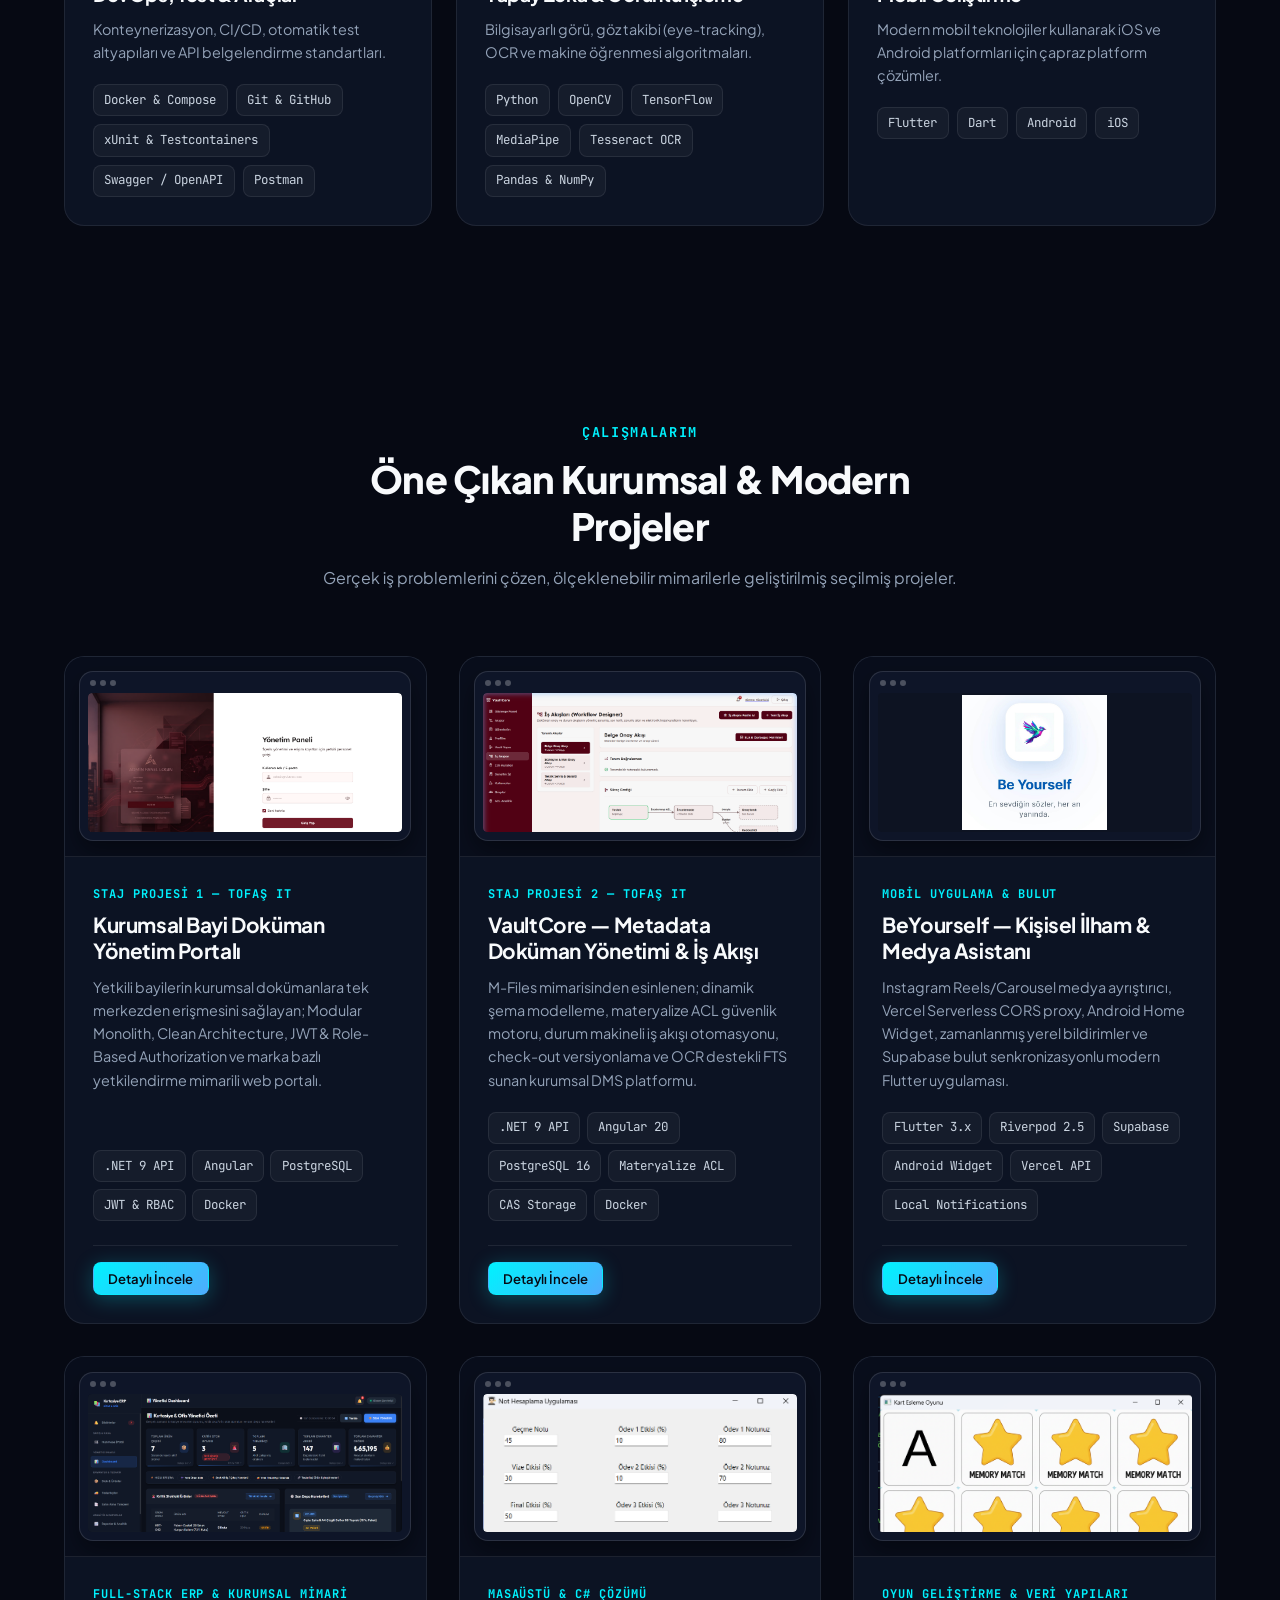
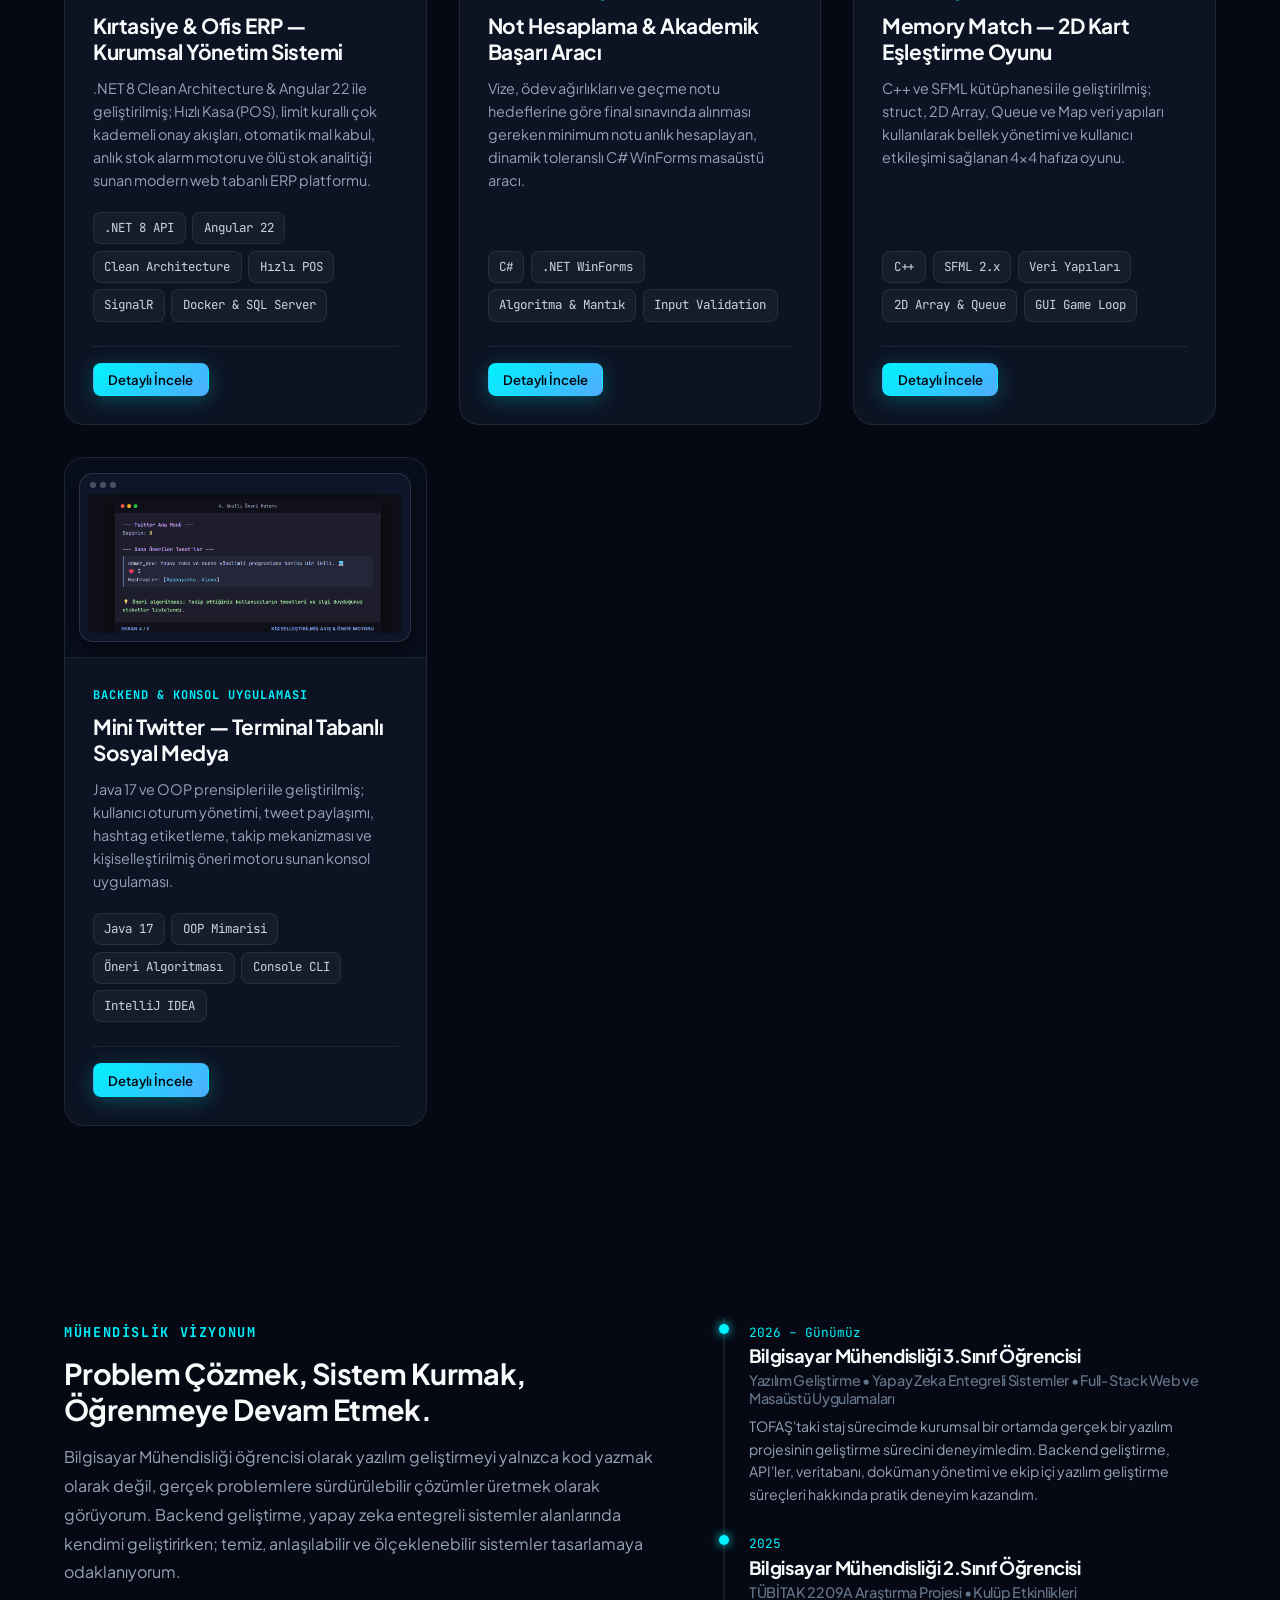
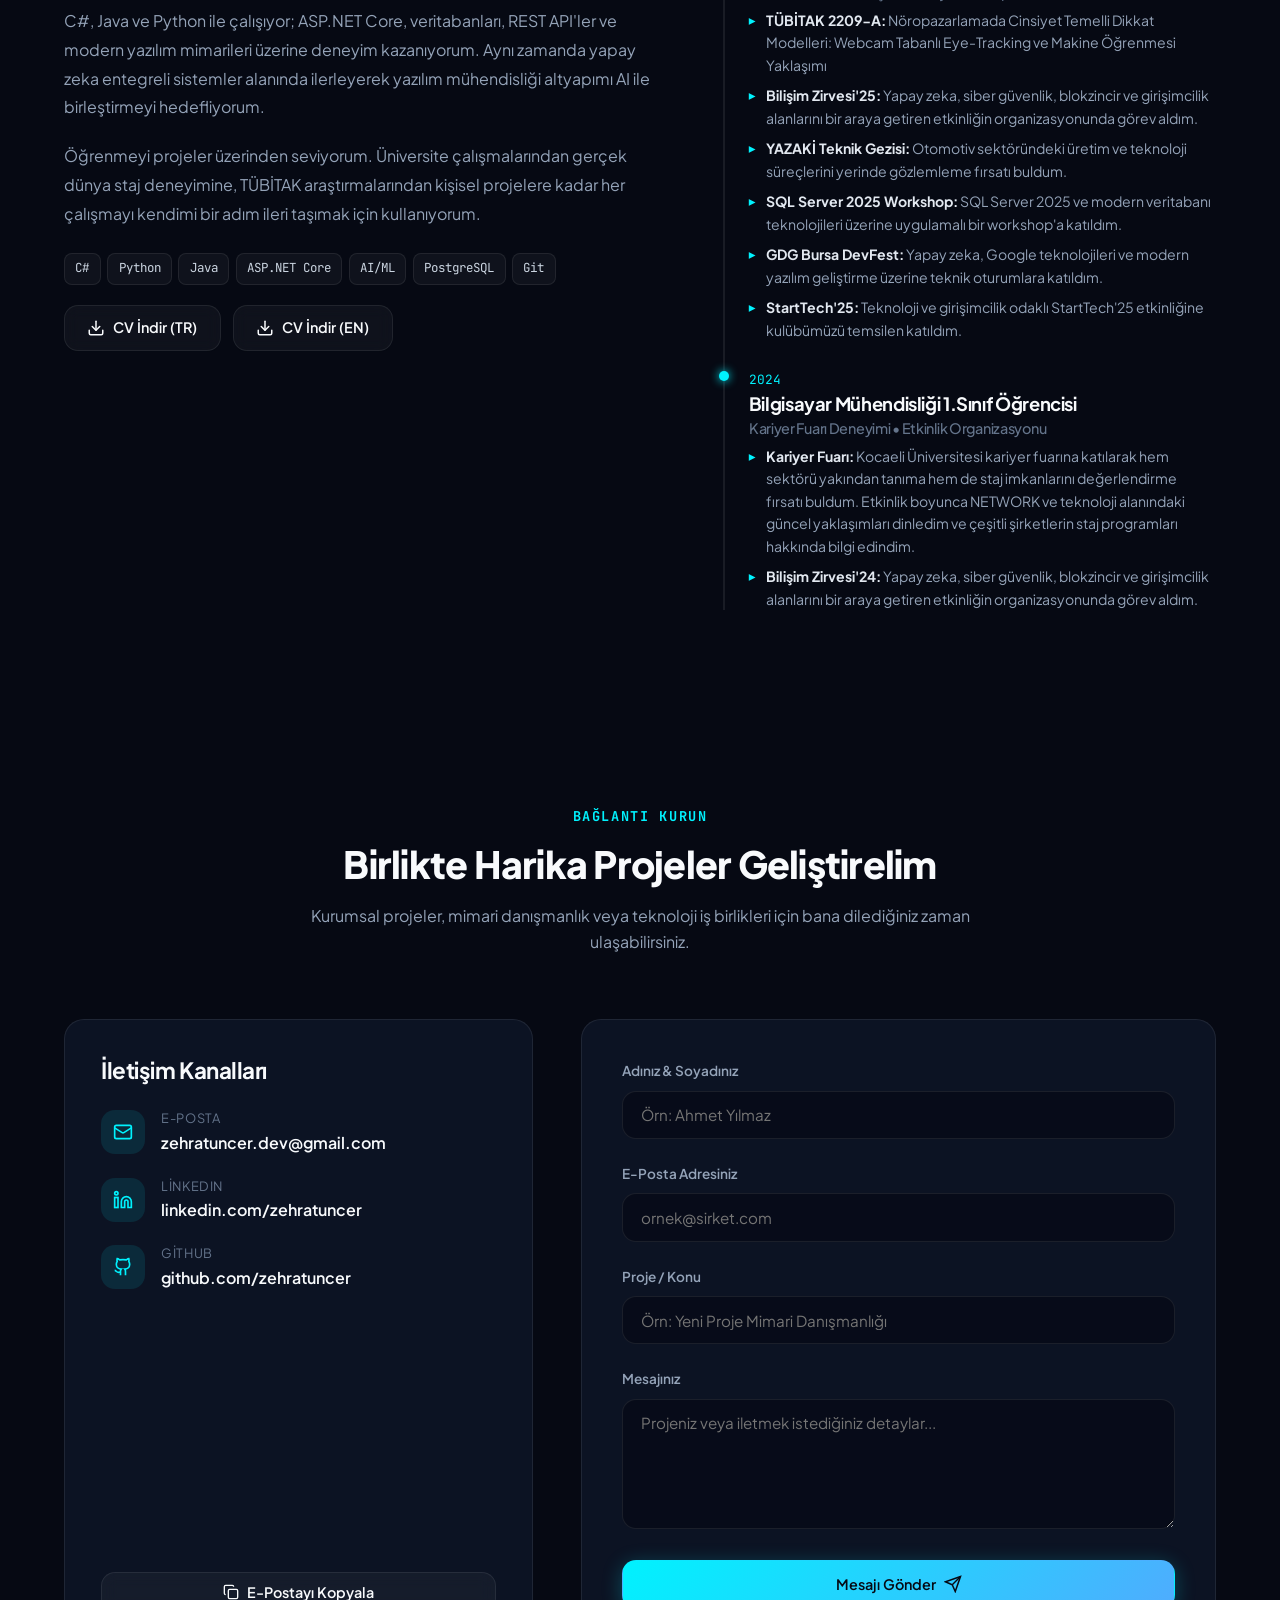
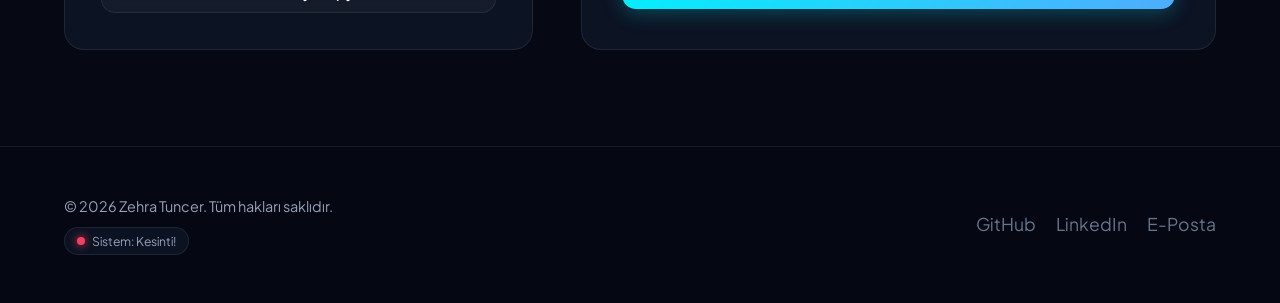
==== commit fe12e83e: "feat: Sistem sağlığı ve stabilite teşhis monitörü eklendi (Supabase, LinkedIn, GitHub Pages ve Yerel" ====
--- a/index.html
+++ b/index.html
@@ -767,6 +767,11 @@
       <div class="footer-credits">
         <p>&copy; <span id="current-year"></span> Zehra Tuncer. <span data-i18n="footer_rights">Tüm hakları
             saklıdır.</span></p>
+        <!-- Sistem Sağlığı & Stabilite Butonu -->
+        <button id="site-health-trigger" class="site-health-badge" title="Sistem durumunu ve servis sağlığını kontrol etmek için tıklayın" aria-label="Sistem Sağlık Durumu">
+          <span class="site-health-dot pulse-stable" id="site-health-dot"></span>
+          <span id="site-health-label">Sistem: Kontrol ediliyor</span>
+        </button>
       </div>
       <div class="footer-socials">
         <a href="https://github.com/zehratuncer" class="social-link" target="_blank" rel="noopener"
@@ -821,9 +826,220 @@
     </div>
   </div>
 
+  <!-- Sistem Sağlığı & Stabilite Teşhis Modalı -->
+  <div class="modal-overlay" id="health-status-modal">
+    <div class="modal-container health-modal-box">
+      <button class="modal-close" id="health-modal-close-btn" aria-label="Kapat">&times;</button>
+      <div class="health-modal-header">
+        <div class="health-modal-title-row">
+          <span class="health-modal-icon">🛡️</span>
+          <div>
+            <h3 class="health-modal-title">Sistem Stabilite & Sağlık Raporu</h3>
+            <p class="health-modal-subtitle">Web sitesi servislerinin canlı teşhis ve bağlantı analizi</p>
+          </div>
+        </div>
+        <div id="modal-overall-badge" class="modal-status-badge status-stable">
+          <span class="site-health-dot pulse-stable" id="modal-pulse-dot"></span>
+          <span id="modal-status-text">Kontrol Ediliyor...</span>
+        </div>
+      </div>
+
+      <div class="health-modal-body">
+        <div class="health-modal-summary" id="modal-summary-box">
+          Bağlantılar ve servisler test ediliyor...
+        </div>
+
+        <!-- 5 Servis Izgarası -->
+        <div class="modal-services-grid" id="modal-services-grid">
+          <!-- JS ile doldurulur -->
+        </div>
+
+        <!-- Hata / Uyarı Olası Nedenler Kutusu -->
+        <div class="modal-issues-box" id="modal-issues-box" style="display: none;">
+          <!-- JS ile doldurulur -->
+        </div>
+
+        <div class="health-modal-footer">
+          <div style="font-size: 0.78rem; color: var(--text-muted); font-family: var(--font-code);" id="modal-check-time">
+            -
+          </div>
+          <div style="display: flex; gap: 8px;">
+            <button id="modal-recheck-btn" class="btn-refresh-health">
+              🔄 Yeniden Test Et
+            </button>
+            <a href="admin.html" class="btn-admin-link">
+              📊 Yönetim Paneli &rarr;
+            </a>
+          </div>
+        </div>
+      </div>
+    </div>
+  </div>
+
   <script src="js/analytics-config.js"></script>
+  <script src="js/system-health.js"></script>
   <script src="js/tracker.js" defer></script>
   <script src="js/script.js?v=3.4"></script>
+
+  <!-- Sistem Sağlığı Modal Etkileşim Scripti -->
+  <script>
+    (function () {
+      'use strict';
+
+      var triggerBtn = document.getElementById('site-health-trigger');
+      var dotEl = document.getElementById('site-health-dot');
+      var labelEl = document.getElementById('site-health-label');
+      var modal = document.getElementById('health-status-modal');
+      var closeBtn = document.getElementById('health-modal-close-btn');
+      var modalPulseDot = document.getElementById('modal-pulse-dot');
+      var modalStatusText = document.getElementById('modal-status-text');
+      var modalOverallBadge = document.getElementById('modal-overall-badge');
+      var modalSummaryBox = document.getElementById('modal-summary-box');
+      var modalServicesGrid = document.getElementById('modal-services-grid');
+      var modalIssuesBox = document.getElementById('modal-issues-box');
+      var modalCheckTime = document.getElementById('modal-check-time');
+      var modalRecheckBtn = document.getElementById('modal-recheck-btn');
+
+      function updateHealthUI(report) {
+        if (!report) return;
+
+        var status = report.overallStatus;
+        var dotClass = 'pulse-stable';
+        var badgeClass = 'status-stable';
+        var labelText = 'Sistem: Stabil';
+
+        if (status === 'critical') {
+          dotClass = 'pulse-critical';
+          badgeClass = 'status-critical';
+          labelText = 'Sistem: Kesinti!';
+        } else if (status === 'warning') {
+          dotClass = 'pulse-warning';
+          badgeClass = 'status-warning';
+          labelText = 'Sistem: Yavaş';
+        }
+
+        if (dotEl) dotEl.className = 'site-health-dot ' + dotClass;
+        if (labelEl) labelEl.textContent = labelText;
+
+        if (modalPulseDot) modalPulseDot.className = 'site-health-dot ' + dotClass;
+        if (modalOverallBadge) modalOverallBadge.className = 'modal-status-badge ' + badgeClass;
+        if (modalStatusText) modalStatusText.textContent = report.title;
+
+        if (modalSummaryBox) {
+          modalSummaryBox.innerHTML = report.summary +
+            (report.totalDurationMs ? ' <span style="font-family: var(--font-code); color: var(--accent-cyan); font-size: 0.8rem;">(' + report.totalDurationMs + ' ms)</span>' : '');
+        }
+
+        if (modalCheckTime) {
+          modalCheckTime.textContent = 'Son kontrol: ' + report.formattedTime;
+        }
+
+        // Servis kartları
+        if (modalServicesGrid) {
+          var html = '';
+          report.checks.forEach(function (chk) {
+            var pillClass = 'pill-ok';
+            var pillText = 'Normal';
+            if (chk.status === 'warning') {
+              pillClass = 'pill-warning';
+              pillText = 'Gecikme';
+            } else if (chk.status === 'error') {
+              pillClass = 'pill-error';
+              pillText = 'Hata';
+            }
+
+            html += '<div class="modal-service-card">' +
+              '<div class="modal-service-card-top">' +
+                '<span class="modal-service-card-title">' + chk.icon + ' ' + chk.name + '</span>' +
+                '<span class="modal-service-pill ' + pillClass + '">' + pillText + '</span>' +
+              '</div>' +
+              '<div class="modal-service-desc">' + chk.details + '</div>' +
+              '<div class="modal-service-latency">' + (chk.latency > 0 ? chk.latency + ' ms' : 'Aktif') + '</div>' +
+            '</div>';
+          });
+          modalServicesGrid.innerHTML = html;
+        }
+
+        // Hata & Olası Nedenler
+        if (modalIssuesBox) {
+          if (report.issues && report.issues.length > 0) {
+            var issuesHtml = '<div style="font-size: 0.85rem; font-weight: 700; color: #fff; margin-bottom: 8px;">' +
+              '⚠️ Tespit Edilen Sorun Kaynakları ve Çözümleri:' +
+            '</div>';
+
+            report.issues.forEach(function (issue) {
+              issuesHtml += '<div style="margin-bottom: 10px; font-size: 0.82rem; line-height: 1.4;">' +
+                '<div style="font-weight: 600; color: #fda4af;">' + issue.icon + ' ' + issue.service + '</div>' +
+                (issue.cause ? '<div style="color: #f1f5f9; margin-top: 2px;"><strong>🔍 Olası Neden:</strong> ' + issue.cause + '</div>' : '') +
+                (issue.solution ? '<div style="color: #a5f3fc; margin-top: 4px; padding: 4px 8px; background: rgba(0,242,254,0.08); border-radius: 4px;"><strong>💡 Çözüm:</strong> ' + issue.solution + '</div>' : '') +
+              '</div>';
+            });
+
+            modalIssuesBox.innerHTML = issuesHtml;
+            modalIssuesBox.style.display = 'block';
+          } else {
+            modalIssuesBox.innerHTML = '';
+            modalIssuesBox.style.display = 'none';
+          }
+        }
+      }
+
+      async function runCheck() {
+        if (!window.SystemHealth) return;
+        if (modalRecheckBtn) {
+          modalRecheckBtn.disabled = true;
+          modalRecheckBtn.textContent = '⏳ Test Ediliyor...';
+        }
+
+        try {
+          var report = await window.SystemHealth.runFullDiagnostics();
+          updateHealthUI(report);
+        } catch (e) {
+          console.error(e);
+        } finally {
+          if (modalRecheckBtn) {
+            modalRecheckBtn.disabled = false;
+            modalRecheckBtn.textContent = '🔄 Yeniden Test Et';
+          }
+        }
+      }
+
+      if (triggerBtn) {
+        triggerBtn.addEventListener('click', function () {
+          if (modal) {
+            modal.classList.add('active');
+            document.body.style.overflow = 'hidden';
+            runCheck();
+          }
+        });
+      }
+
+      function closeModal() {
+        if (modal) {
+          modal.classList.remove('active');
+          document.body.style.overflow = '';
+        }
+      }
+
+      if (closeBtn) closeBtn.addEventListener('click', closeModal);
+      if (modal) {
+        modal.addEventListener('click', function (e) {
+          if (e.target === modal) closeModal();
+        });
+      }
+
+      if (modalRecheckBtn) {
+        modalRecheckBtn.addEventListener('click', function () {
+          runCheck();
+        });
+      }
+
+      // Arka planda ilk kontrol
+      if (window.SystemHealth) {
+        window.SystemHealth.runFullDiagnostics().then(updateHealthUI);
+      }
+    })();
+  </script>
 </body>
 
 </html>
--- a/css/styles.css
+++ b/css/styles.css
@@ -1691,4 +1691,238 @@
   .projects-grid {
     grid-template-columns: 1fr;
   }
+}
+
+/* ==========================================================================
+   Site Health & Stability Diagnostics (Footer Badge & Modal)
+   ========================================================================== */
+.site-health-badge {
+  display: inline-flex;
+  align-items: center;
+  gap: 7px;
+  background: rgba(15, 23, 42, 0.7);
+  border: 1px solid var(--border-subtle);
+  padding: 5px 12px;
+  border-radius: 20px;
+  font-size: 0.76rem;
+  color: var(--text-secondary);
+  cursor: pointer;
+  margin-top: 8px;
+  font-family: var(--font-main);
+  transition: all 0.2s ease;
+}
+.site-health-badge:hover {
+  background: rgba(30, 41, 59, 0.85);
+  border-color: rgba(255, 255, 255, 0.2);
+  color: #fff;
+  transform: translateY(-1px);
+}
+
+.site-health-dot {
+  width: 8px;
+  height: 8px;
+  border-radius: 50%;
+  display: inline-block;
+}
+.site-health-dot.pulse-stable {
+  background: #10b981;
+  box-shadow: 0 0 8px #10b981;
+  animation: healthPulseGreen 2s infinite;
+}
+.site-health-dot.pulse-warning {
+  background: #f59e0b;
+  box-shadow: 0 0 8px #f59e0b;
+  animation: healthPulseAmber 2s infinite;
+}
+.site-health-dot.pulse-critical {
+  background: #f43f5e;
+  box-shadow: 0 0 10px #f43f5e;
+  animation: healthPulseRed 1.2s infinite;
+}
+
+@keyframes healthPulseGreen {
+  0% { transform: scale(0.9); box-shadow: 0 0 0 0 rgba(16, 185, 129, 0.7); }
+  70% { transform: scale(1.15); box-shadow: 0 0 0 6px rgba(16, 185, 129, 0); }
+  100% { transform: scale(0.9); box-shadow: 0 0 0 0 rgba(16, 185, 129, 0); }
+}
+@keyframes healthPulseAmber {
+  0% { transform: scale(0.9); box-shadow: 0 0 0 0 rgba(245, 158, 11, 0.7); }
+  70% { transform: scale(1.15); box-shadow: 0 0 0 6px rgba(245, 158, 11, 0); }
+  100% { transform: scale(0.9); box-shadow: 0 0 0 0 rgba(245, 158, 11, 0); }
+}
+@keyframes healthPulseRed {
+  0% { transform: scale(0.9); box-shadow: 0 0 0 0 rgba(244, 63, 94, 0.8); }
+  70% { transform: scale(1.2); box-shadow: 0 0 0 8px rgba(244, 63, 94, 0); }
+  100% { transform: scale(0.9); box-shadow: 0 0 0 0 rgba(244, 63, 94, 0); }
+}
+
+/* Diagnostics Modal Specifics */
+.health-modal-box {
+  max-width: 680px !important;
+  background: rgba(12, 18, 34, 0.95) !important;
+  border: 1px solid rgba(255, 255, 255, 0.12) !important;
+  box-shadow: 0 25px 60px rgba(0, 0, 0, 0.7) !important;
+  border-radius: 20px !important;
+  padding: 28px !important;
+}
+
+.health-modal-header {
+  display: flex;
+  align-items: center;
+  justify-content: space-between;
+  flex-wrap: wrap;
+  gap: 12px;
+  padding-bottom: 16px;
+  border-bottom: 1px solid var(--border-subtle);
+  margin-bottom: 18px;
+}
+.health-modal-title-row {
+  display: flex;
+  align-items: center;
+  gap: 12px;
+}
+.health-modal-icon {
+  font-size: 1.8rem;
+}
+.health-modal-title {
+  font-size: 1.25rem;
+  font-weight: 700;
+  color: #fff;
+}
+.health-modal-subtitle {
+  font-size: 0.82rem;
+  color: var(--text-secondary);
+}
+
+.modal-status-badge {
+  display: inline-flex;
+  align-items: center;
+  gap: 7px;
+  padding: 5px 12px;
+  border-radius: 8px;
+  font-size: 0.82rem;
+  font-weight: 700;
+}
+.modal-status-badge.status-stable {
+  background: rgba(16, 185, 129, 0.15);
+  color: #34d399;
+  border: 1px solid rgba(16, 185, 129, 0.35);
+}
+.modal-status-badge.status-warning {
+  background: rgba(245, 158, 11, 0.15);
+  color: #fbbf24;
+  border: 1px solid rgba(245, 158, 11, 0.35);
+}
+.modal-status-badge.status-critical {
+  background: rgba(244, 63, 94, 0.15);
+  color: #fda4af;
+  border: 1px solid rgba(244, 63, 94, 0.35);
+}
+
+.health-modal-summary {
+  background: rgba(255, 255, 255, 0.03);
+  border: 1px solid var(--border-subtle);
+  border-radius: 10px;
+  padding: 12px 14px;
+  font-size: 0.86rem;
+  color: var(--text-primary);
+  margin-bottom: 16px;
+  line-height: 1.45;
+}
+
+.modal-services-grid {
+  display: grid;
+  grid-template-columns: repeat(auto-fit, minmax(180px, 1fr));
+  gap: 10px;
+  margin-bottom: 16px;
+}
+
+.modal-service-card {
+  background: rgba(6, 9, 19, 0.6);
+  border: 1px solid var(--border-subtle);
+  border-radius: 10px;
+  padding: 10px 12px;
+  display: flex;
+  flex-direction: column;
+  gap: 4px;
+}
+.modal-service-card-top {
+  display: flex;
+  justify-content: space-between;
+  align-items: center;
+}
+.modal-service-card-title {
+  font-size: 0.8rem;
+  font-weight: 600;
+  color: #fff;
+}
+.modal-service-pill {
+  font-size: 0.68rem;
+  padding: 2px 6px;
+  border-radius: 4px;
+  font-family: var(--font-code);
+  font-weight: 600;
+}
+.modal-service-desc {
+  font-size: 0.73rem;
+  color: var(--text-muted);
+}
+.modal-service-latency {
+  font-family: var(--font-code);
+  font-size: 0.7rem;
+  color: var(--accent-cyan);
+}
+
+.modal-issues-box {
+  background: rgba(244, 63, 94, 0.08);
+  border: 1px solid rgba(244, 63, 94, 0.3);
+  border-radius: 12px;
+  padding: 14px;
+  margin-bottom: 16px;
+}
+.modal-issues-box.warning-box {
+  background: rgba(245, 158, 11, 0.08);
+  border-color: rgba(245, 158, 11, 0.3);
+}
+
+.health-modal-footer {
+  display: flex;
+  justify-content: space-between;
+  align-items: center;
+  flex-wrap: wrap;
+  gap: 12px;
+  padding-top: 14px;
+  border-top: 1px solid var(--border-subtle);
+}
+
+.btn-refresh-health {
+  background: rgba(255, 255, 255, 0.06);
+  border: 1px solid var(--border-subtle);
+  color: #fff;
+  padding: 7px 14px;
+  border-radius: 8px;
+  font-size: 0.82rem;
+  font-weight: 600;
+  cursor: pointer;
+  transition: all 0.2s ease;
+}
+.btn-refresh-health:hover {
+  background: rgba(255, 255, 255, 0.12);
+}
+
+.btn-admin-link {
+  background: var(--grad-cyan-blue);
+  color: #060913;
+  padding: 7px 14px;
+  border-radius: 8px;
+  font-size: 0.82rem;
+  font-weight: 700;
+  text-decoration: none;
+  transition: all 0.2s ease;
+  display: inline-flex;
+  align-items: center;
+}
+.btn-admin-link:hover {
+  box-shadow: 0 4px 12px rgba(0, 242, 254, 0.3);
+  transform: translateY(-1px);
 }
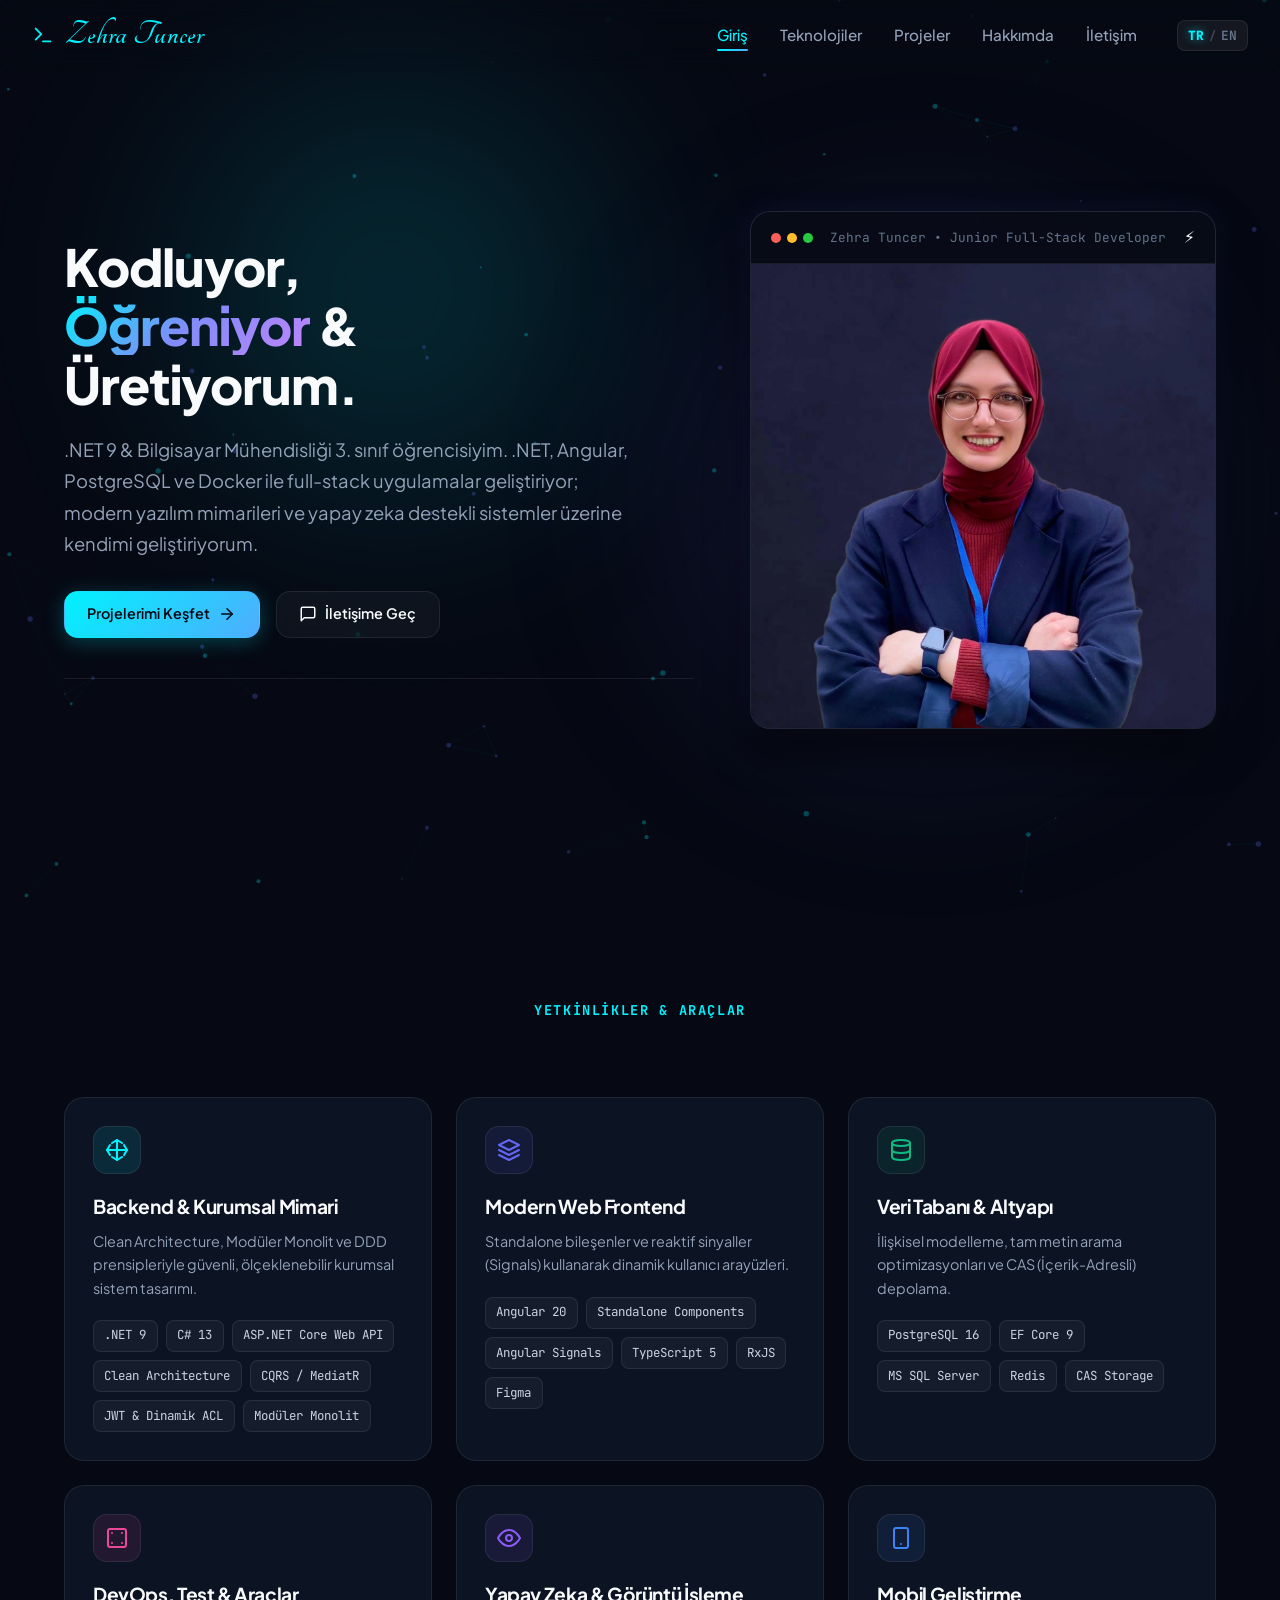
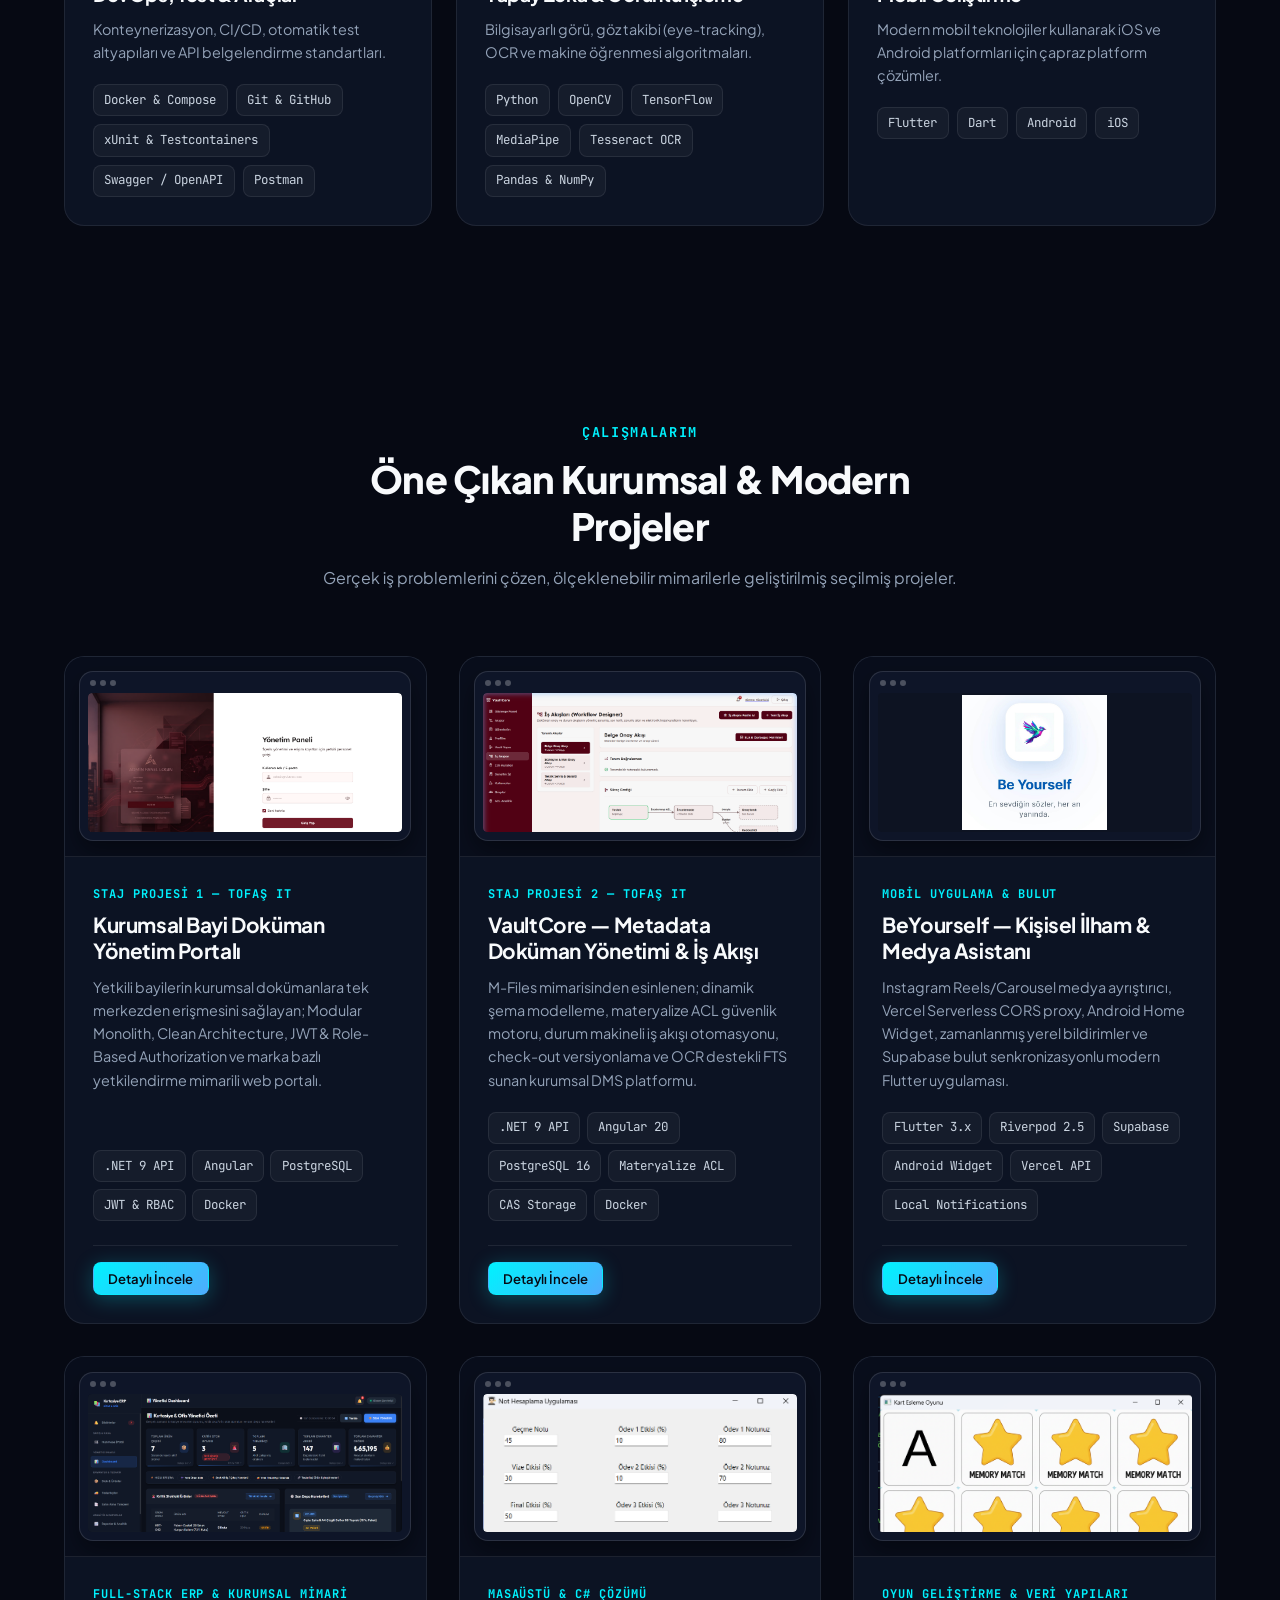
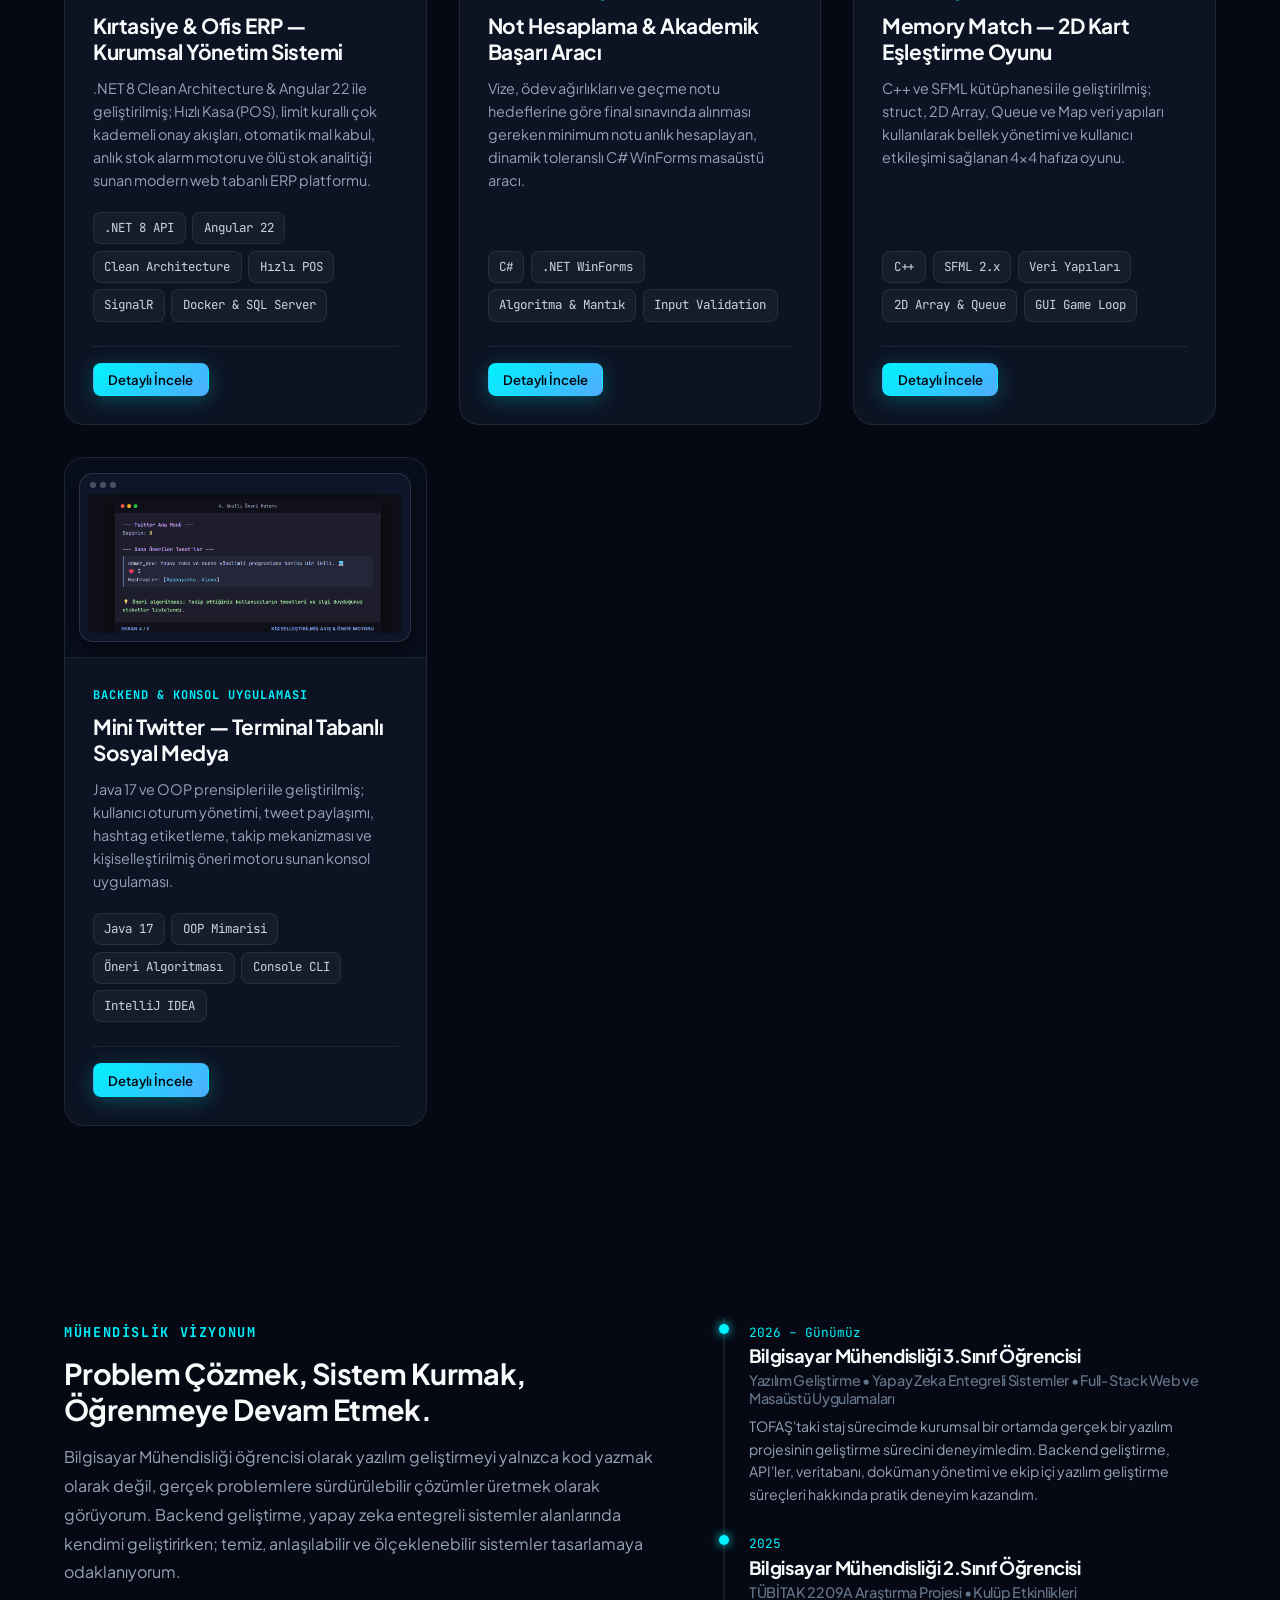
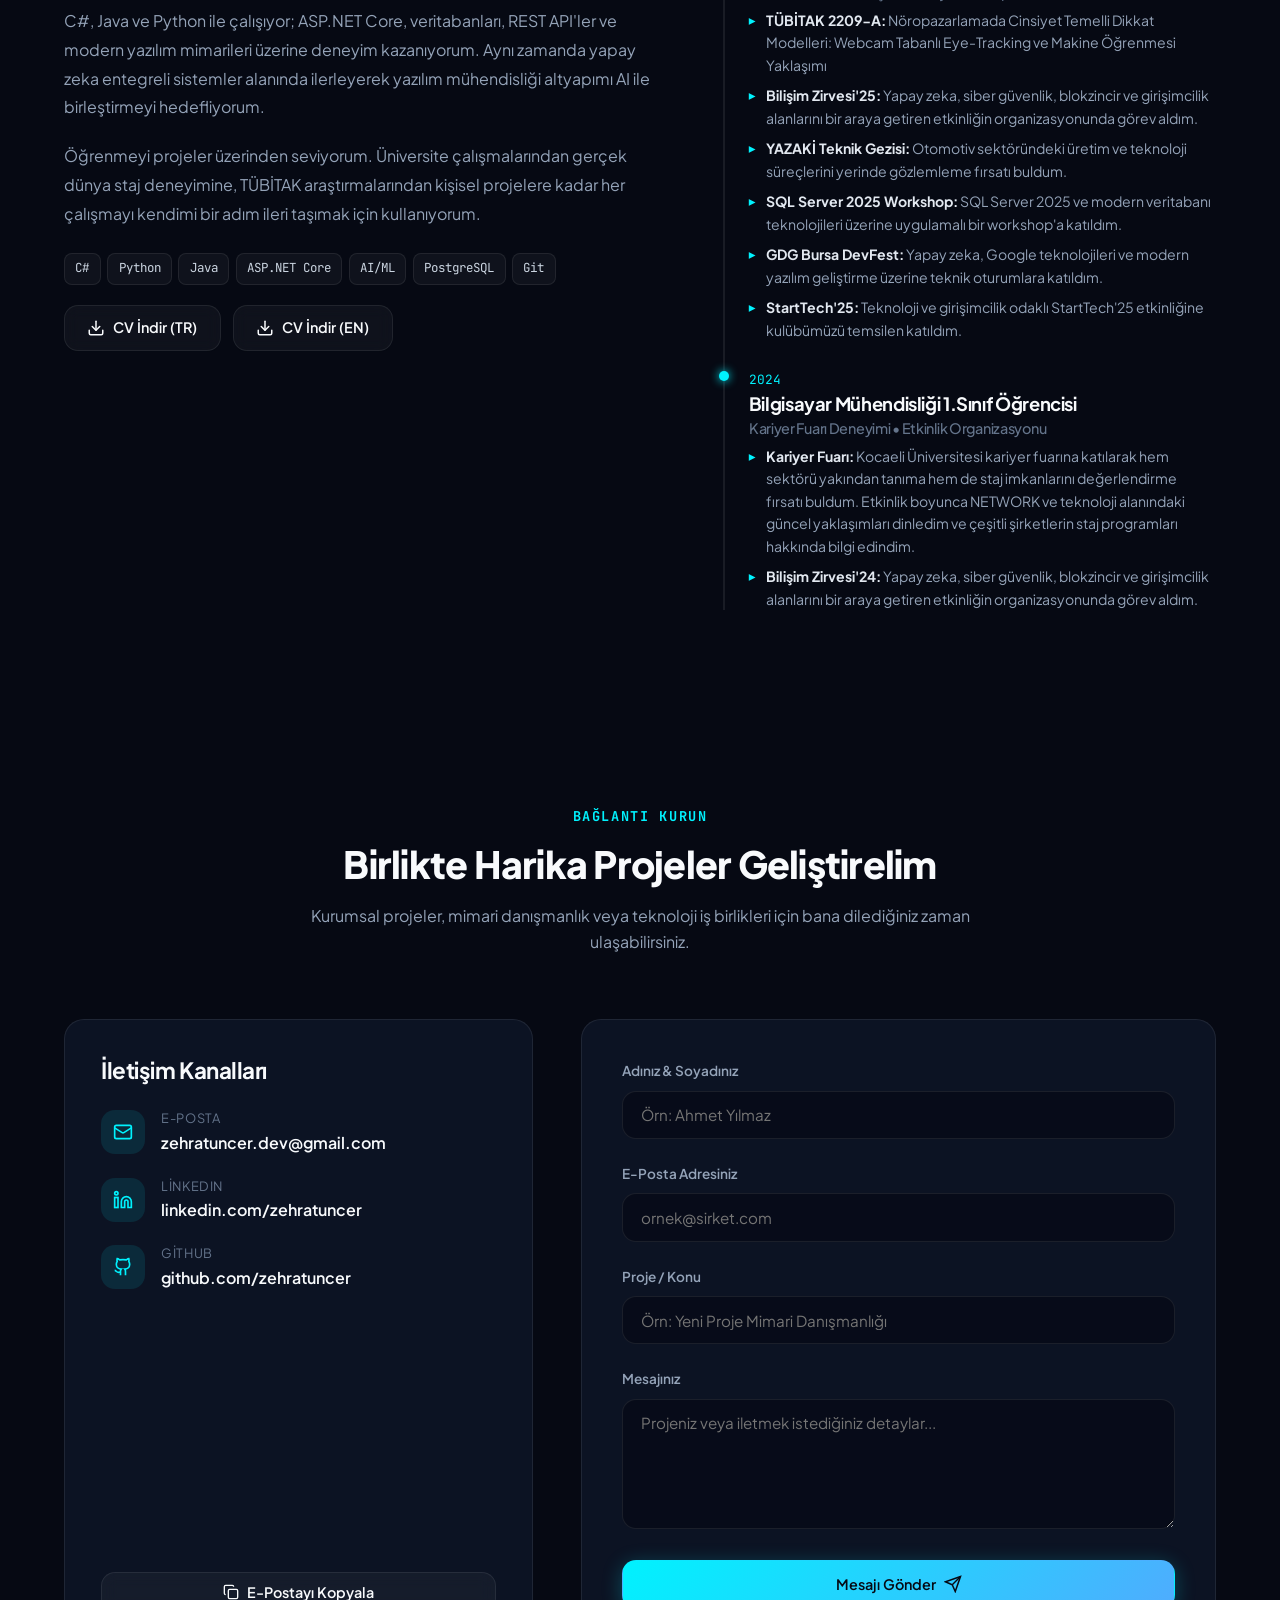
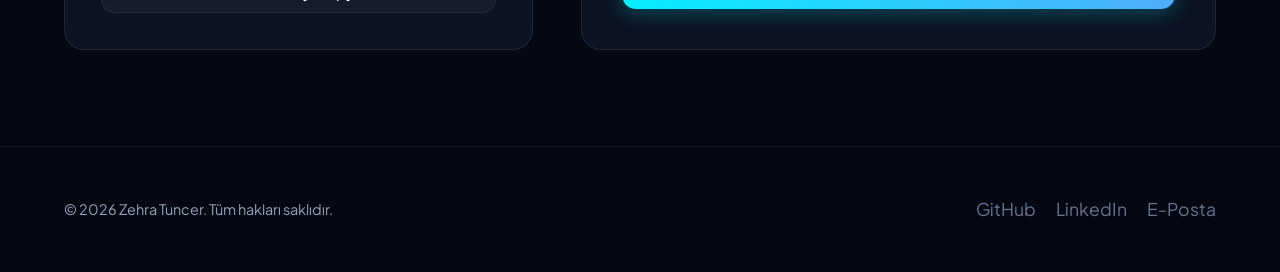
==== commit 75e6beb5: "olası hatalar duzeltildi" ====
--- a/index.html
+++ b/index.html
@@ -767,11 +767,6 @@
       <div class="footer-credits">
         <p>&copy; <span id="current-year"></span> Zehra Tuncer. <span data-i18n="footer_rights">Tüm hakları
             saklıdır.</span></p>
-        <!-- Sistem Sağlığı & Stabilite Butonu -->
-        <button id="site-health-trigger" class="site-health-badge" title="Sistem durumunu ve servis sağlığını kontrol etmek için tıklayın" aria-label="Sistem Sağlık Durumu">
-          <span class="site-health-dot pulse-stable" id="site-health-dot"></span>
-          <span id="site-health-label">Sistem: Kontrol ediliyor</span>
-        </button>
       </div>
       <div class="footer-socials">
         <a href="https://github.com/zehratuncer" class="social-link" target="_blank" rel="noopener"
@@ -860,7 +855,8 @@
         </div>
 
         <div class="health-modal-footer">
-          <div style="font-size: 0.78rem; color: var(--text-muted); font-family: var(--font-code);" id="modal-check-time">
+          <div style="font-size: 0.78rem; color: var(--text-muted); font-family: var(--font-code);"
+            id="modal-check-time">
             -
           </div>
           <div style="display: flex; gap: 8px;">
@@ -950,12 +946,12 @@
 
             html += '<div class="modal-service-card">' +
               '<div class="modal-service-card-top">' +
-                '<span class="modal-service-card-title">' + chk.icon + ' ' + chk.name + '</span>' +
-                '<span class="modal-service-pill ' + pillClass + '">' + pillText + '</span>' +
+              '<span class="modal-service-card-title">' + chk.icon + ' ' + chk.name + '</span>' +
+              '<span class="modal-service-pill ' + pillClass + '">' + pillText + '</span>' +
               '</div>' +
               '<div class="modal-service-desc">' + chk.details + '</div>' +
               '<div class="modal-service-latency">' + (chk.latency > 0 ? chk.latency + ' ms' : 'Aktif') + '</div>' +
-            '</div>';
+              '</div>';
           });
           modalServicesGrid.innerHTML = html;
         }
@@ -965,14 +961,14 @@
           if (report.issues && report.issues.length > 0) {
             var issuesHtml = '<div style="font-size: 0.85rem; font-weight: 700; color: #fff; margin-bottom: 8px;">' +
               '⚠️ Tespit Edilen Sorun Kaynakları ve Çözümleri:' +
-            '</div>';
+              '</div>';
 
             report.issues.forEach(function (issue) {
               issuesHtml += '<div style="margin-bottom: 10px; font-size: 0.82rem; line-height: 1.4;">' +
                 '<div style="font-weight: 600; color: #fda4af;">' + issue.icon + ' ' + issue.service + '</div>' +
                 (issue.cause ? '<div style="color: #f1f5f9; margin-top: 2px;"><strong>🔍 Olası Neden:</strong> ' + issue.cause + '</div>' : '') +
                 (issue.solution ? '<div style="color: #a5f3fc; margin-top: 4px; padding: 4px 8px; background: rgba(0,242,254,0.08); border-radius: 4px;"><strong>💡 Çözüm:</strong> ' + issue.solution + '</div>' : '') +
-              '</div>';
+                '</div>';
             });
 
             modalIssuesBox.innerHTML = issuesHtml;
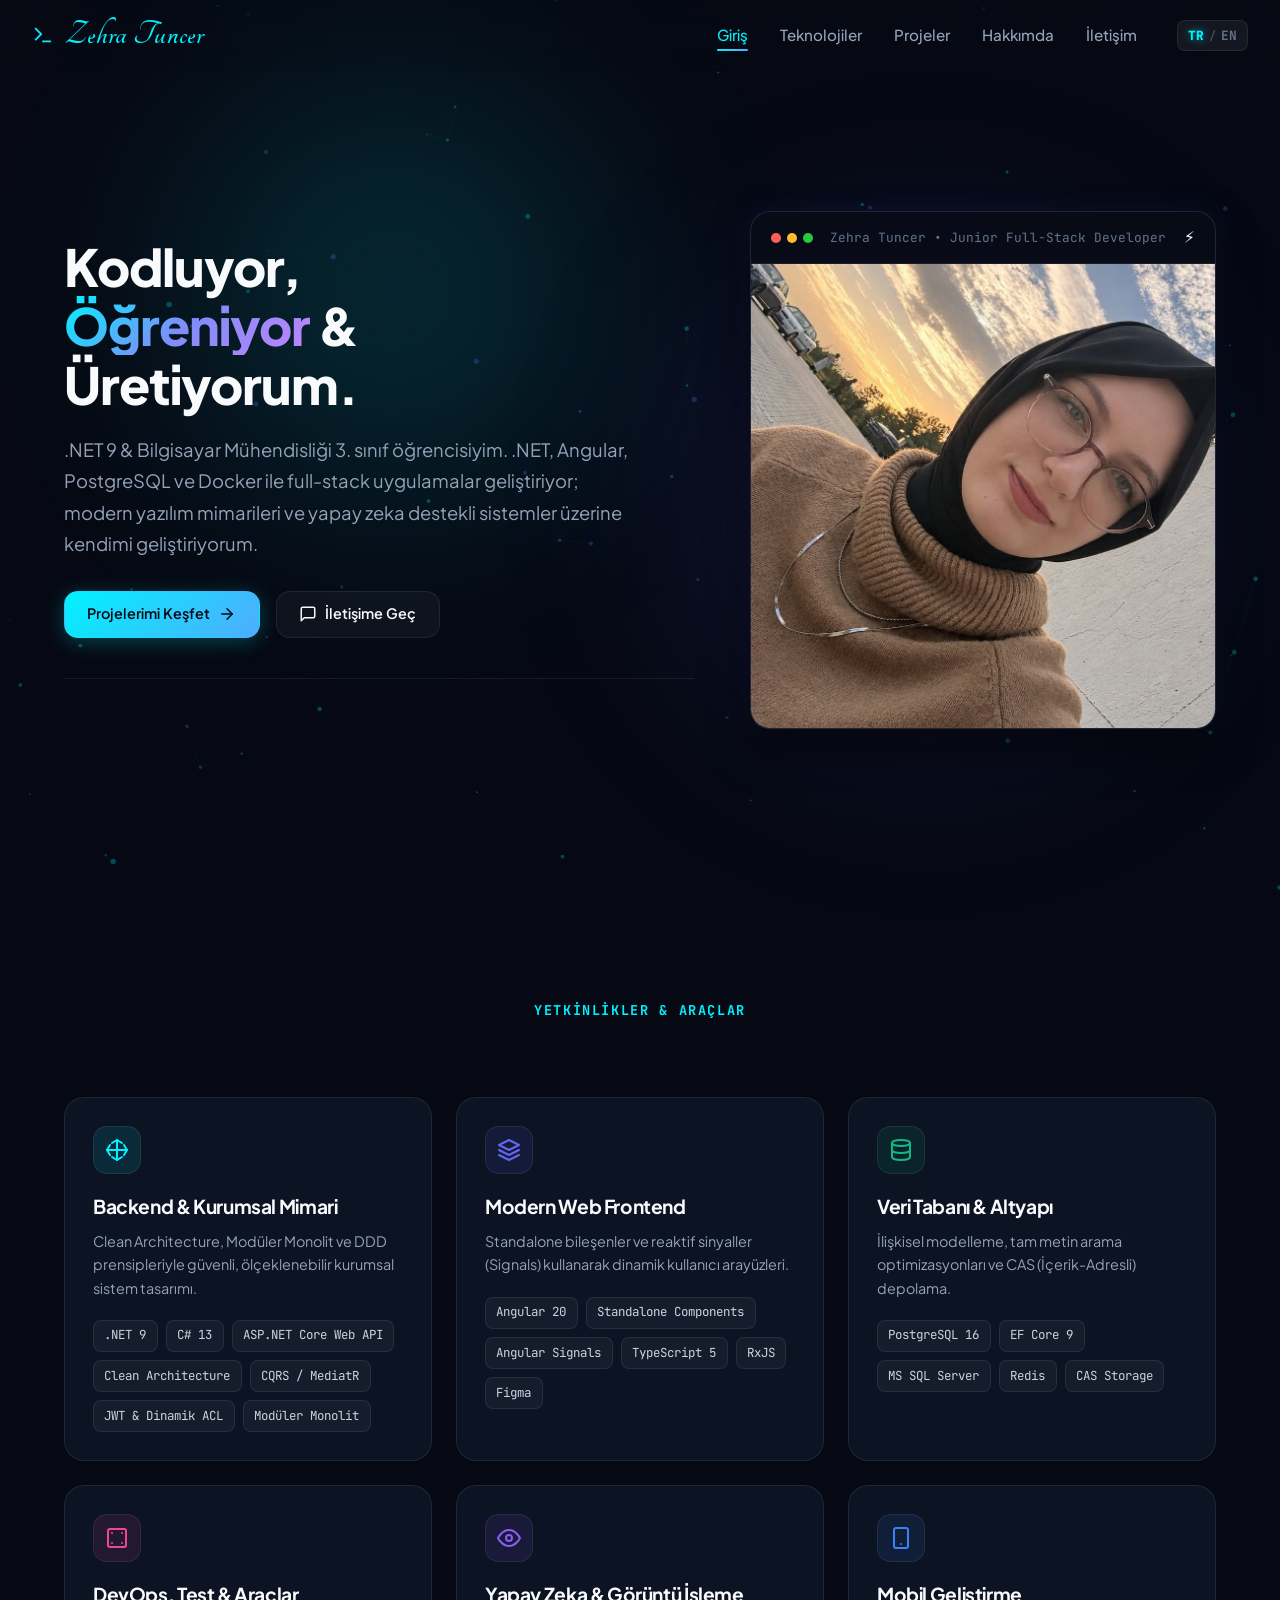
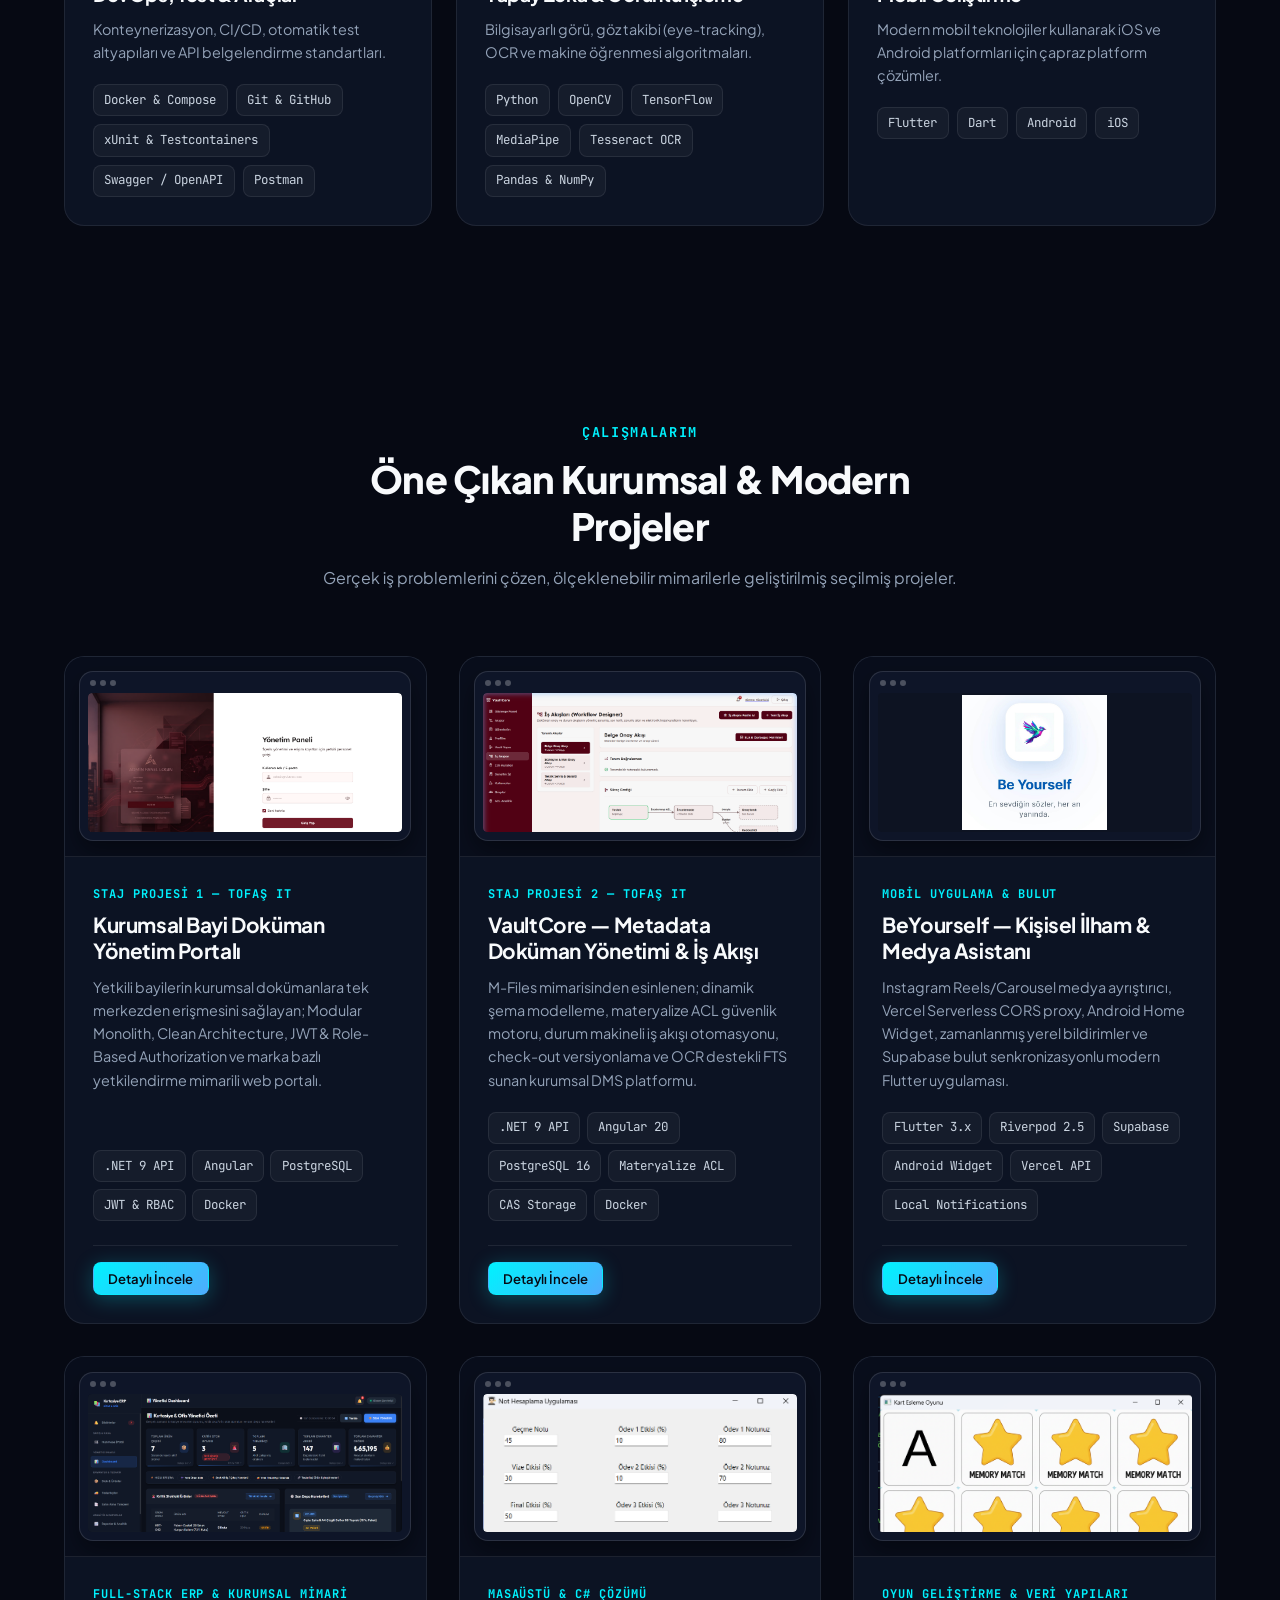
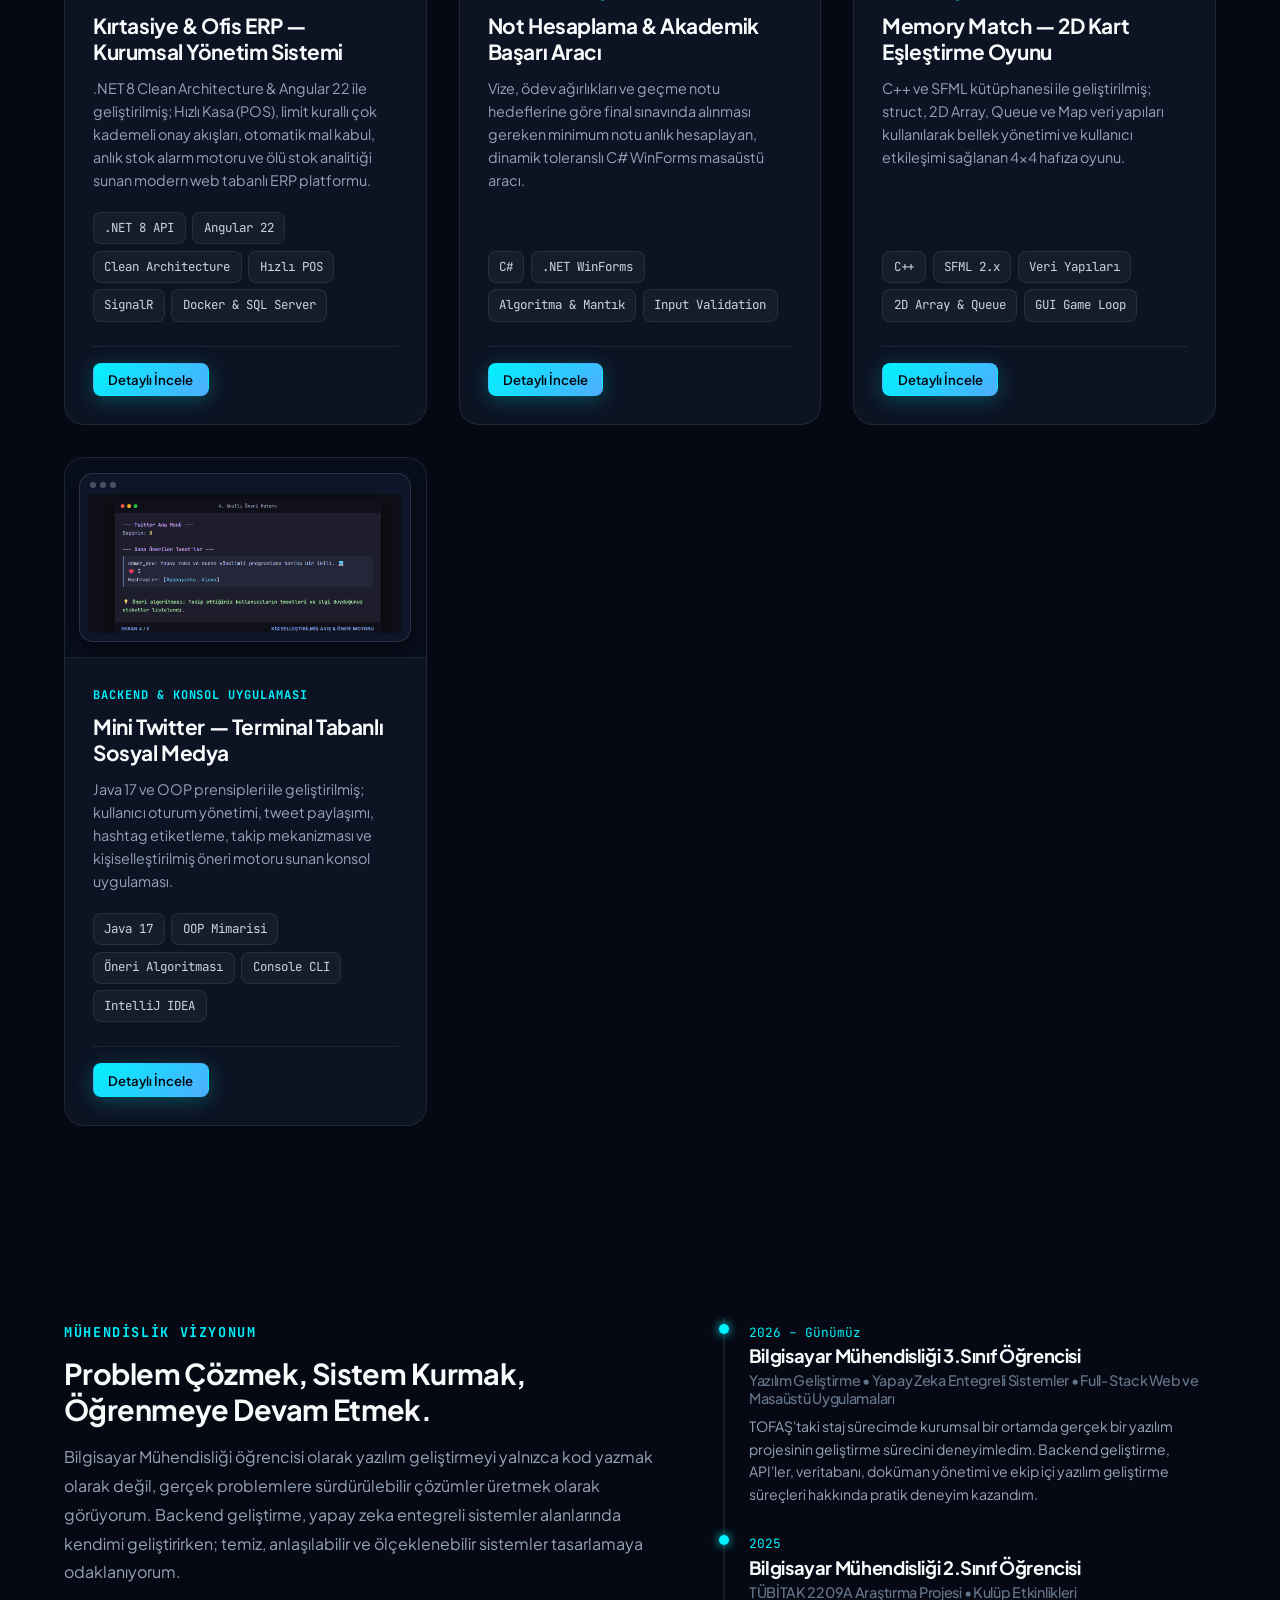
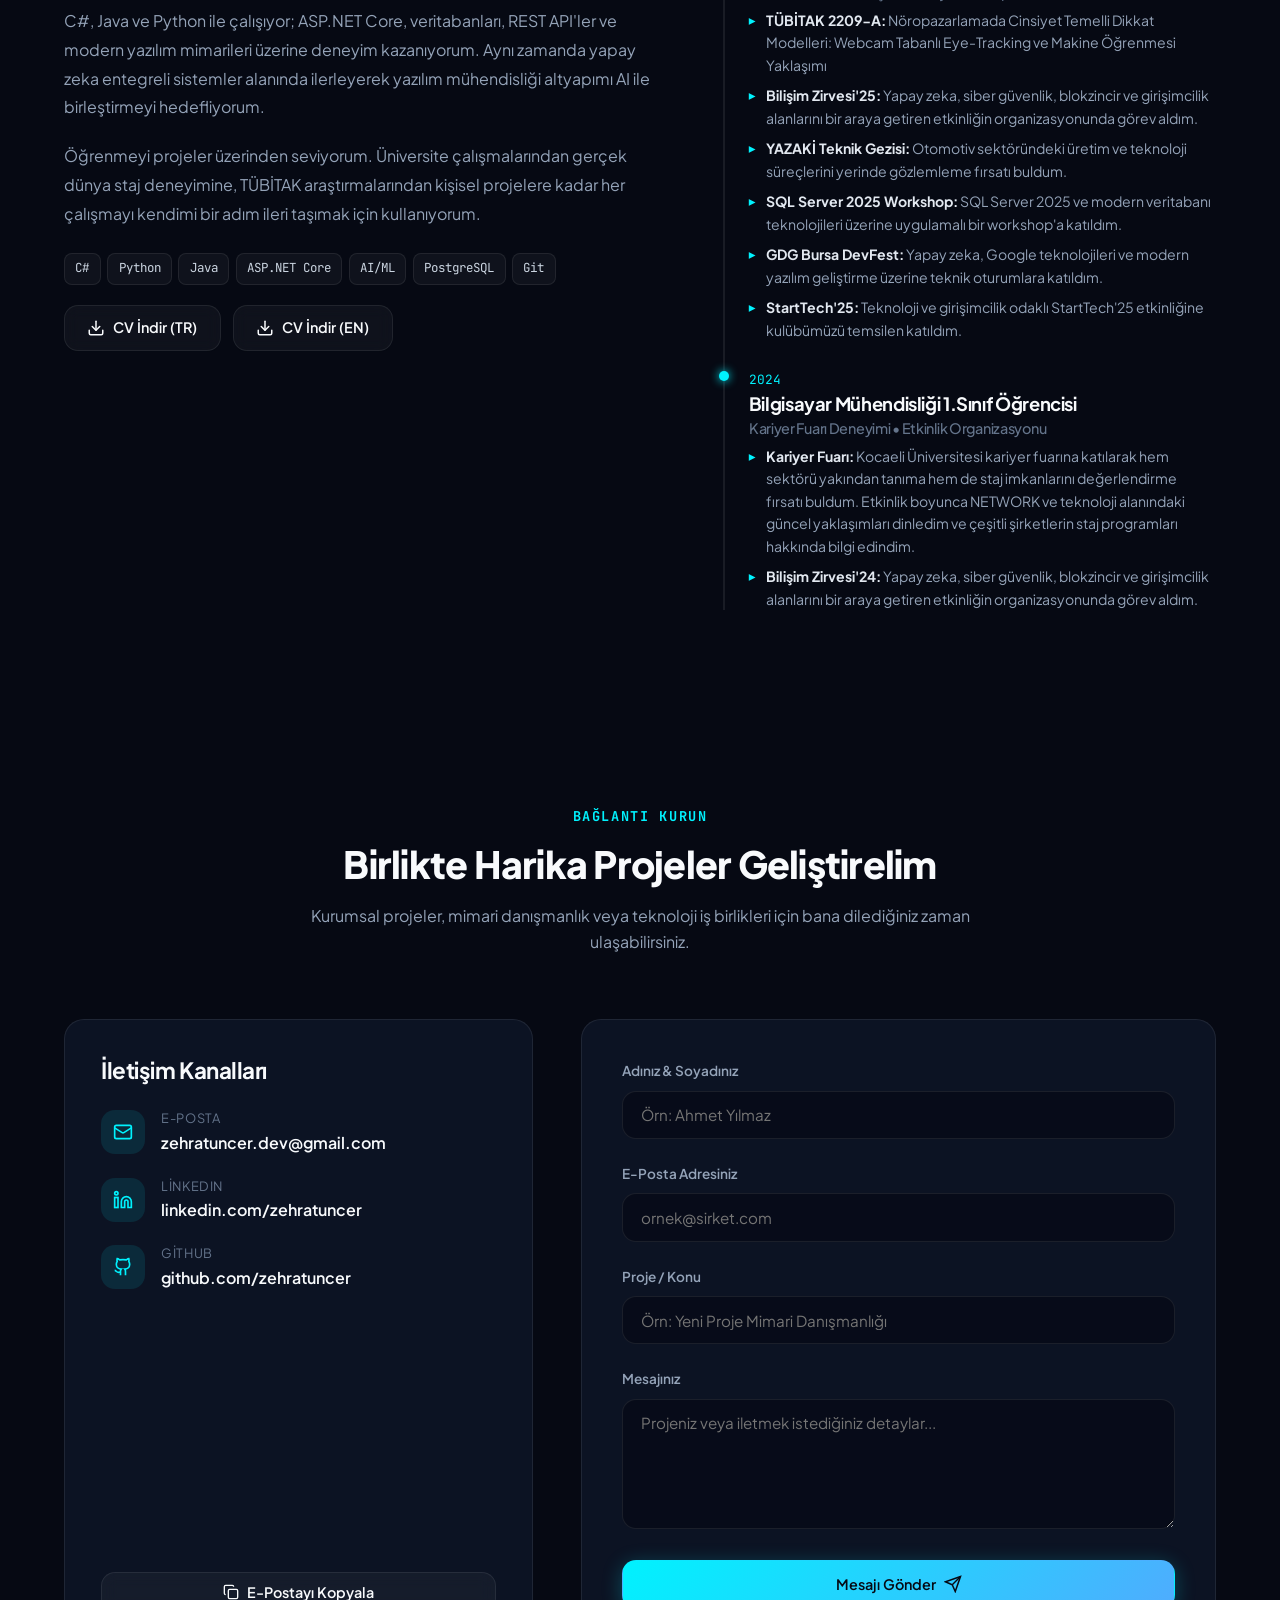
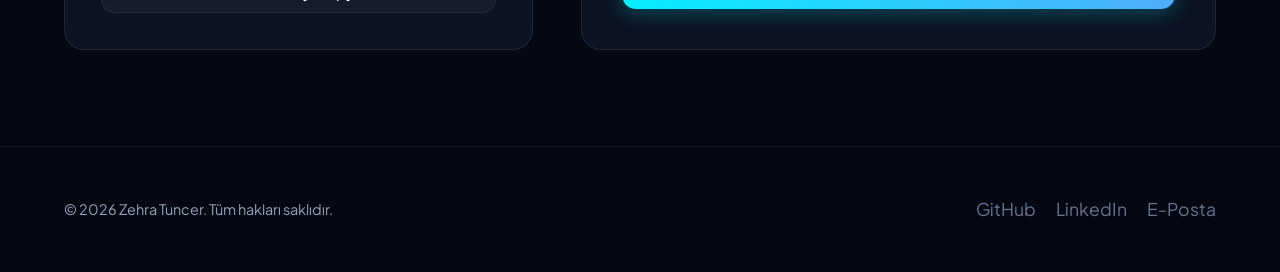
==== commit 60fd899a: "profil fotoğrafı guncellendi" ====
--- a/index.html
+++ b/index.html
@@ -124,7 +124,7 @@
               <span>⚡</span>
             </div>
             <div class="terminal-body" style="padding: 0; line-height: 0;">
-              <img src="assets/images/profil_fotografi.jpeg" alt="Zehra Tuncer Profil Fotoğrafı"
+              <img src="assets/images/profil_foto2.jpeg" alt="Zehra Tuncer Profil Fotoğrafı"
                 style="width: 100%; display: block; object-fit: cover; aspect-ratio: 1/1;">
             </div>
           </div>
